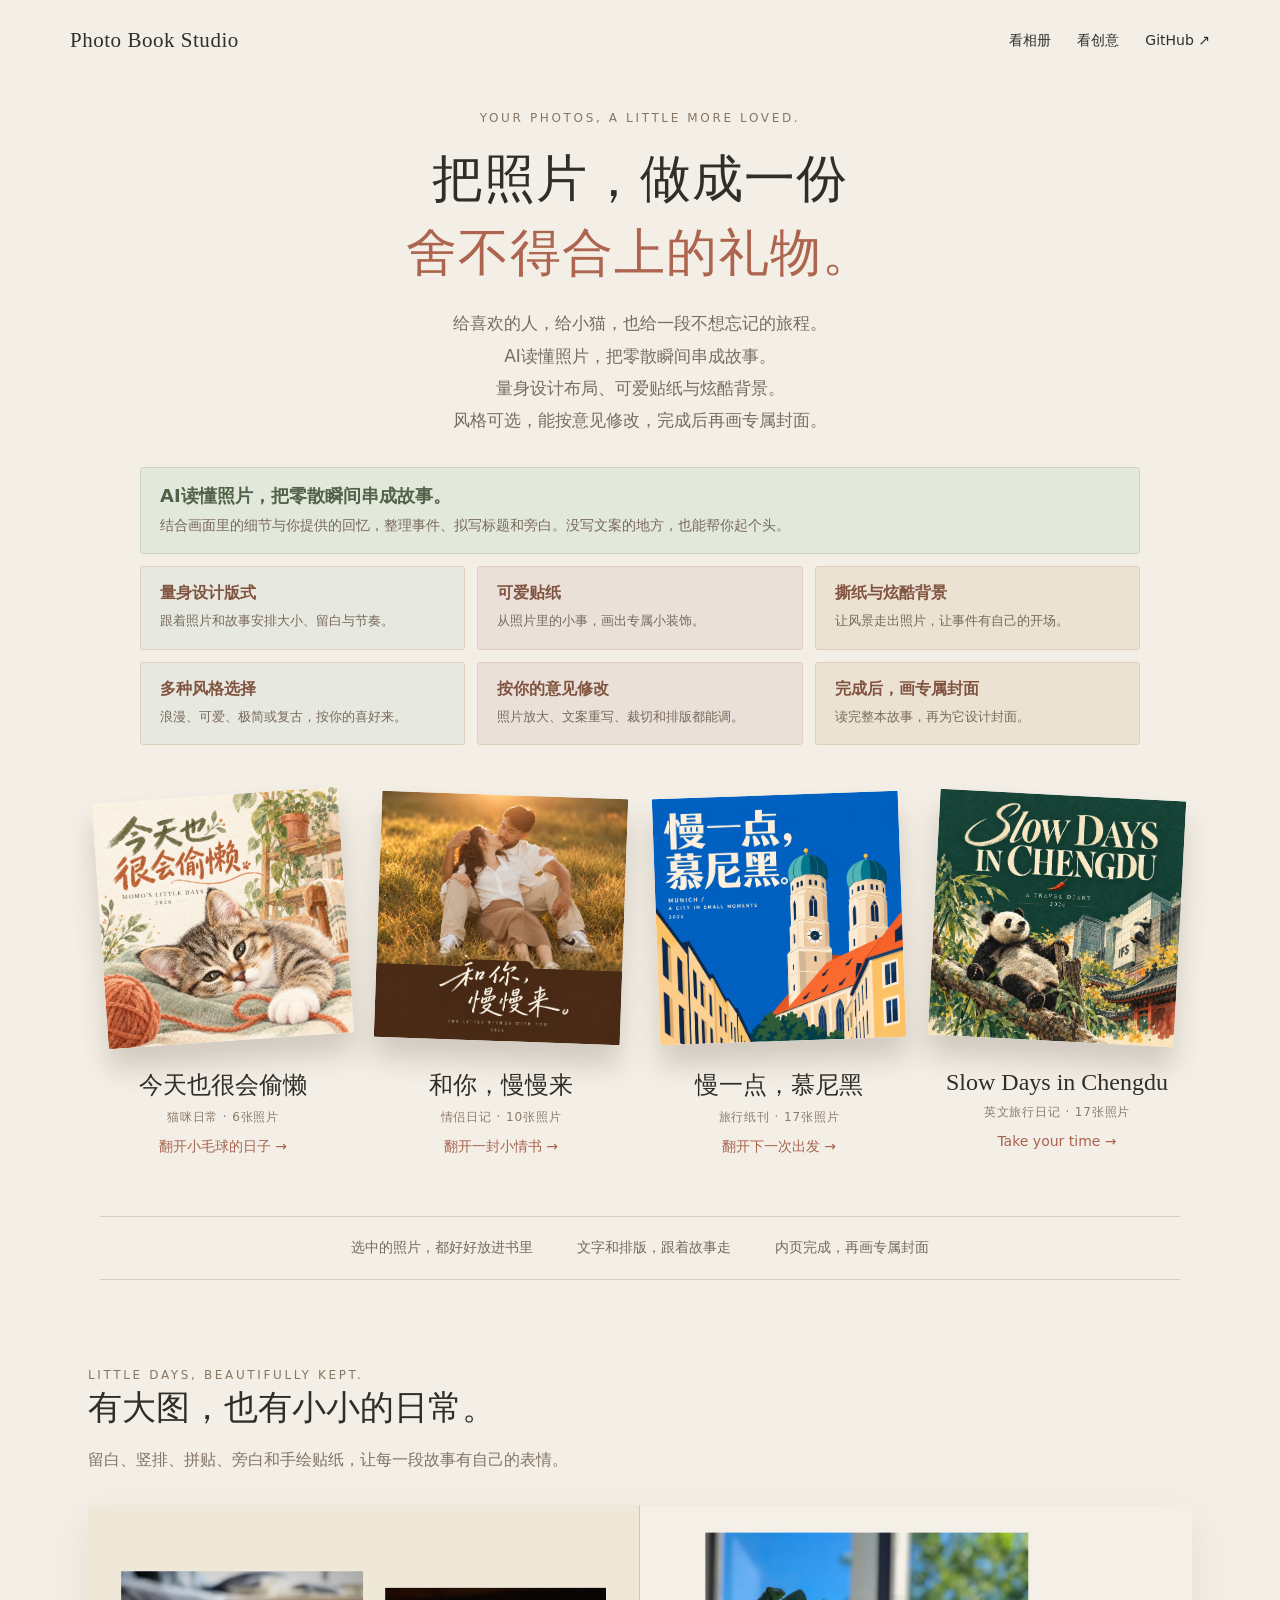
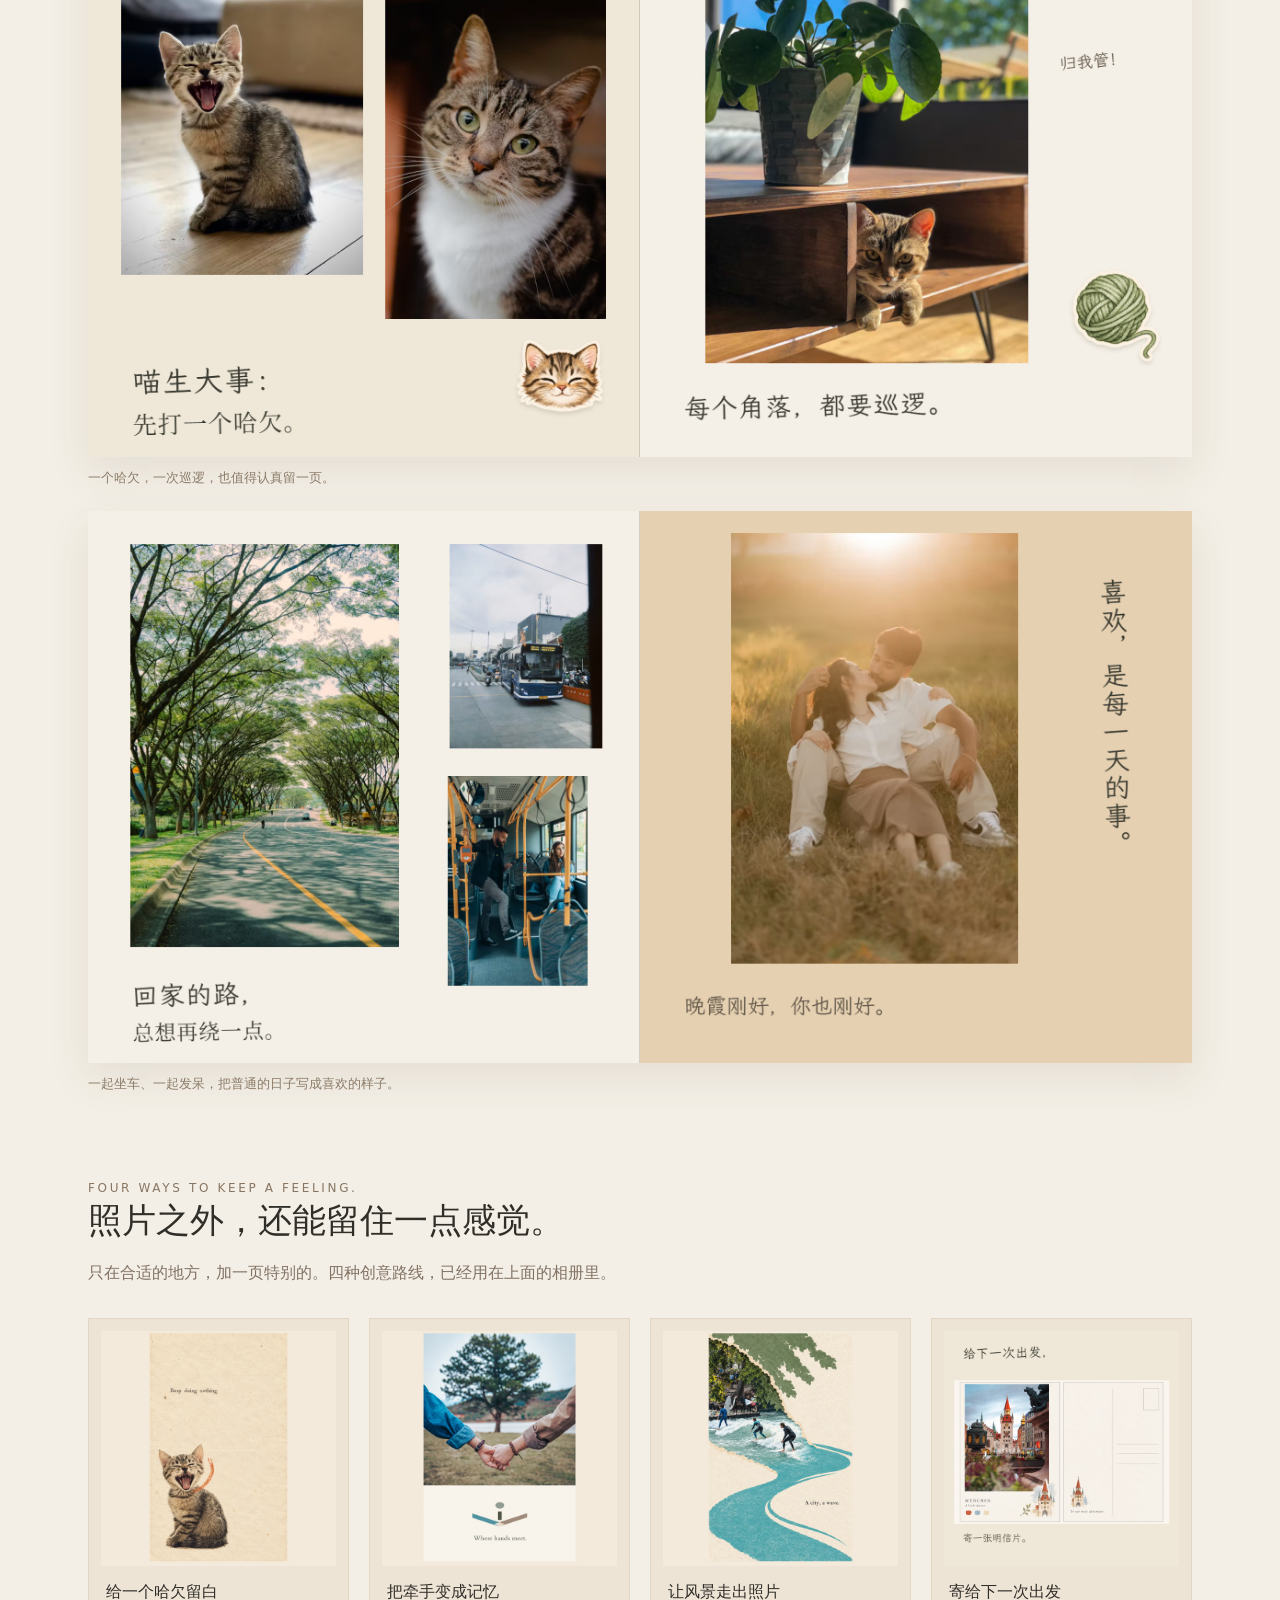
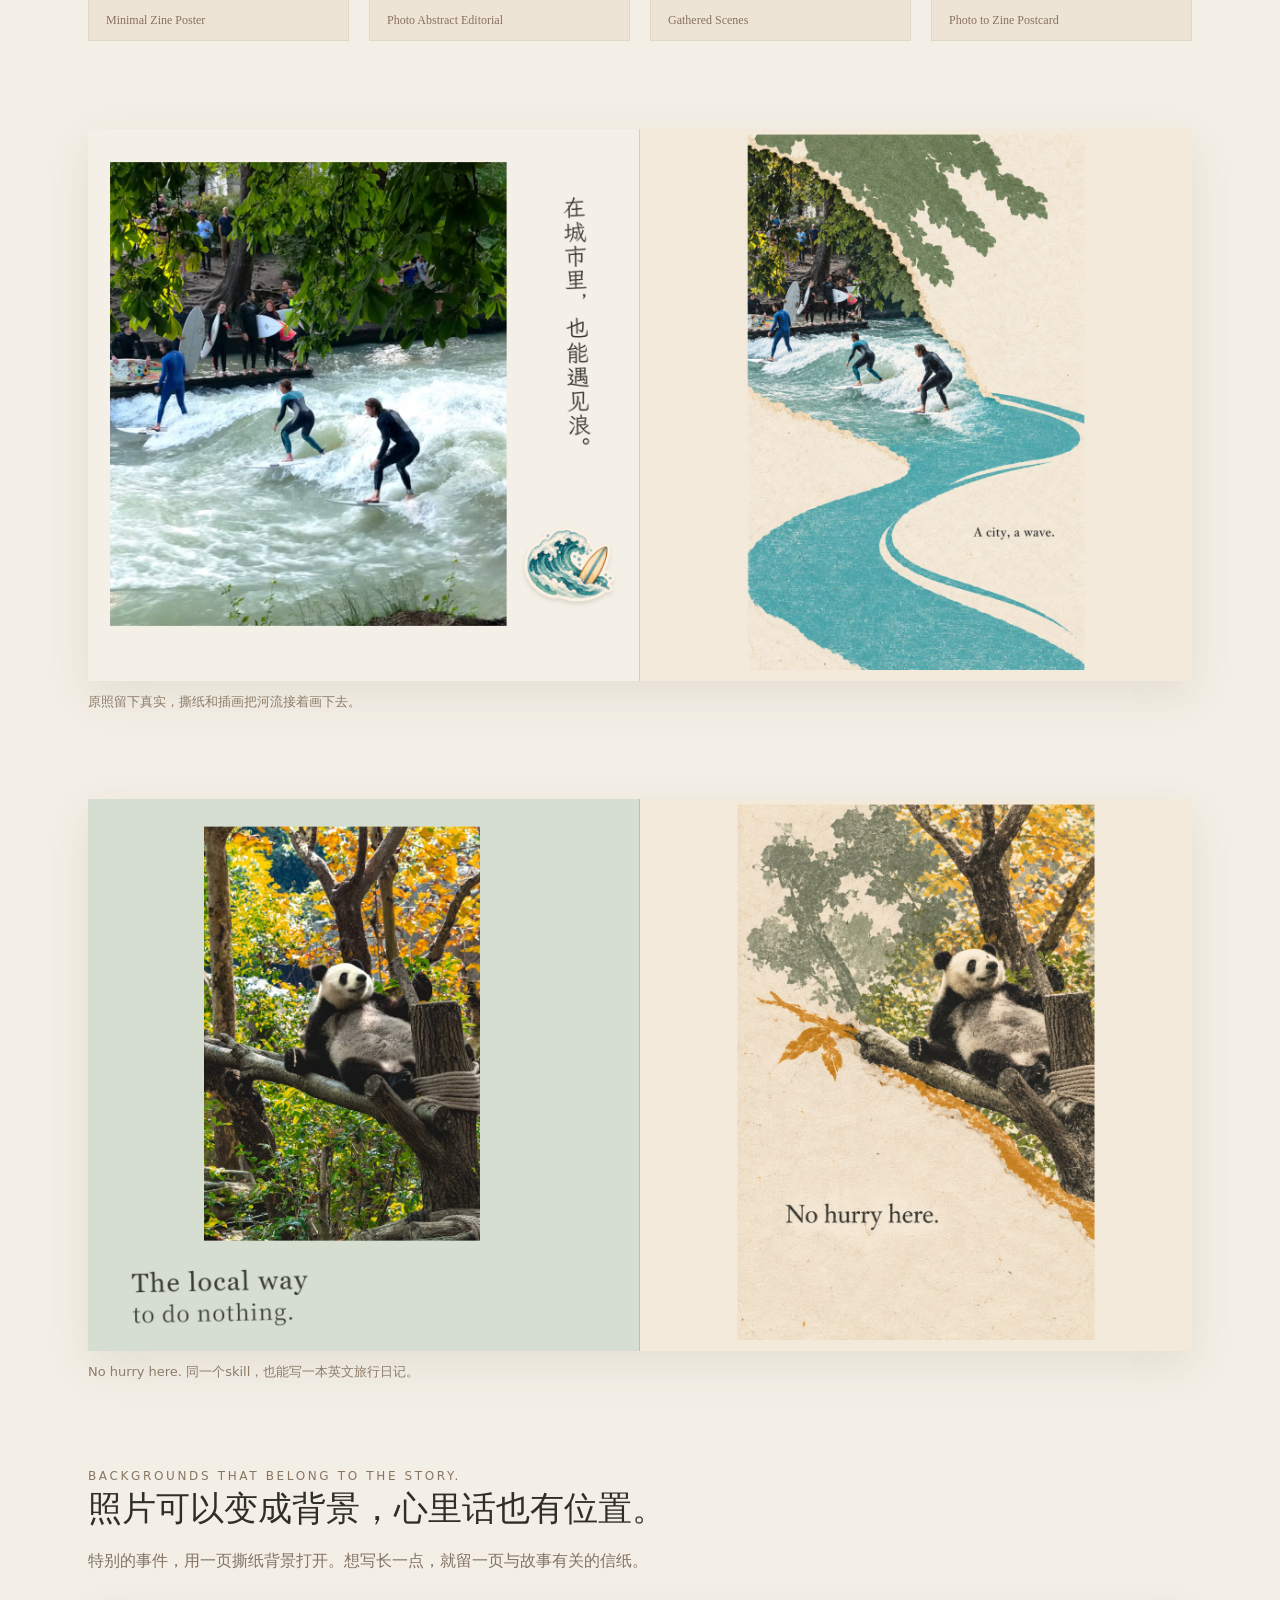
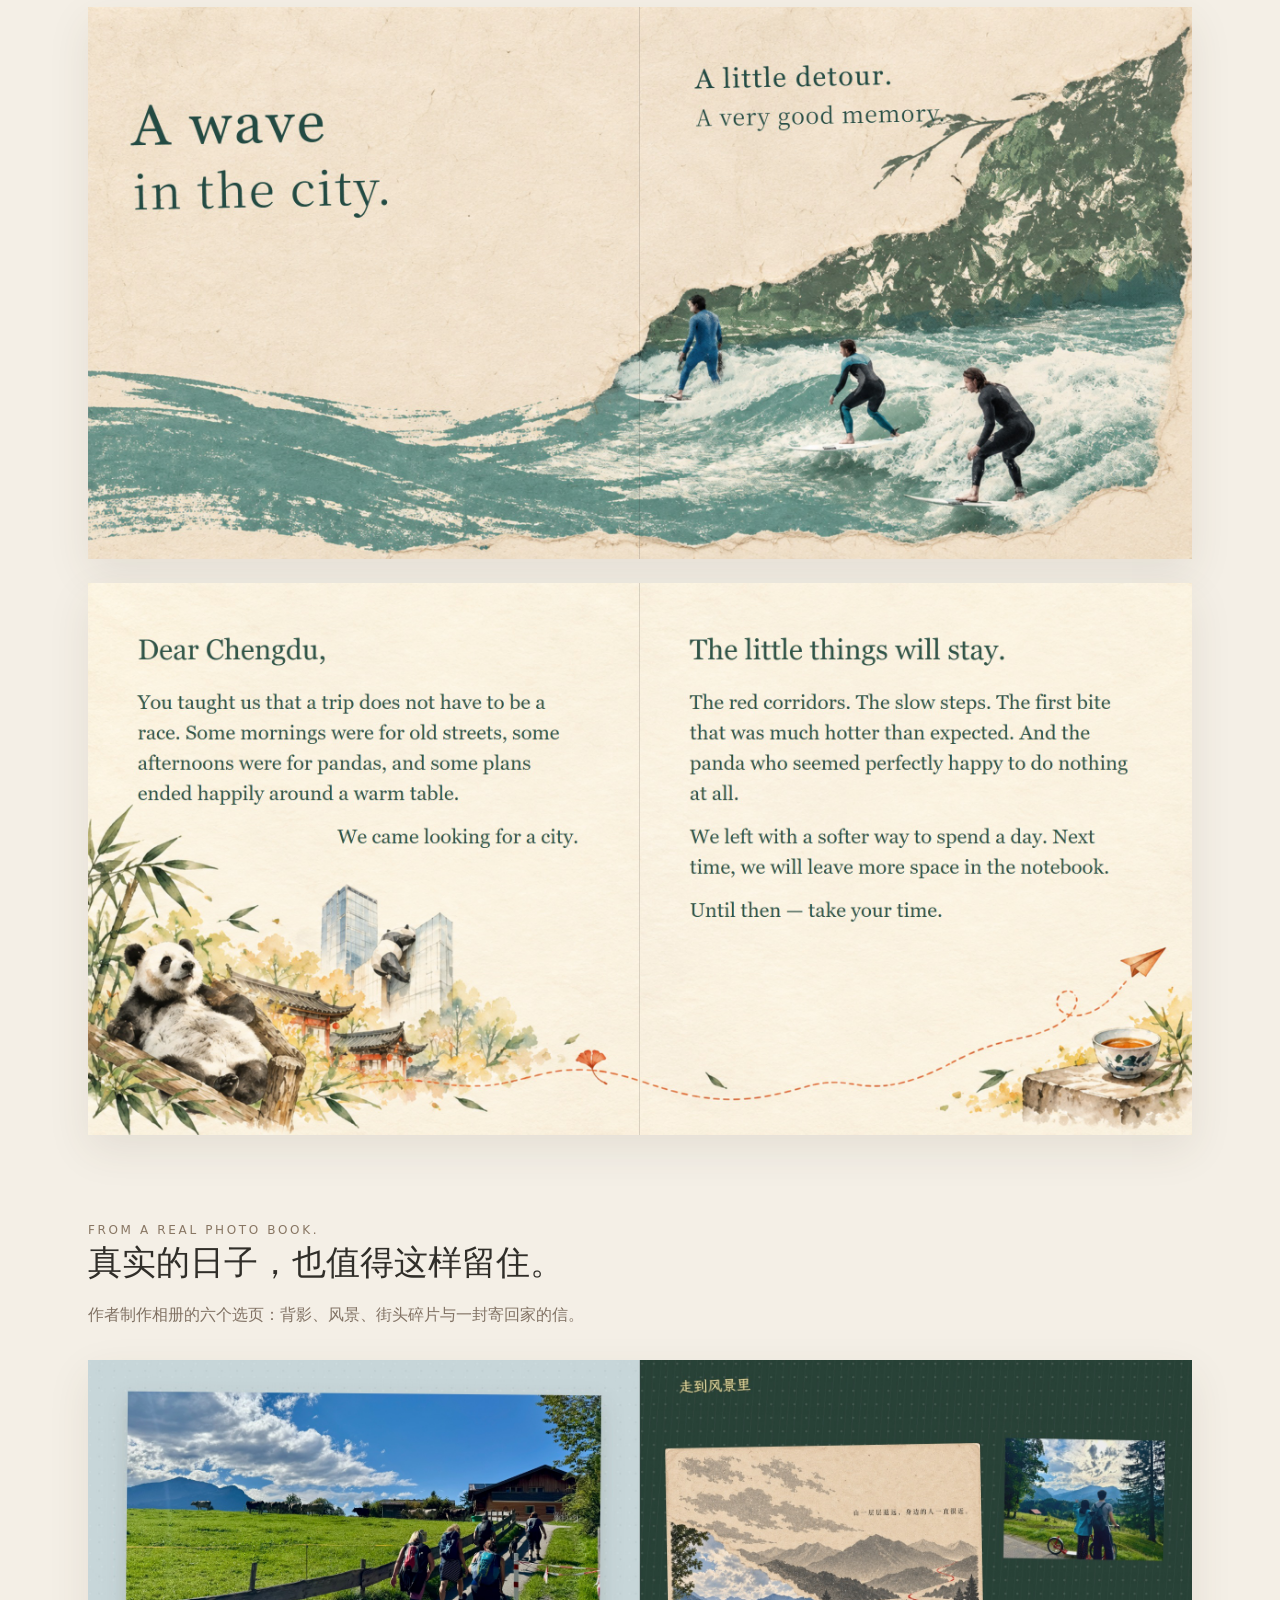
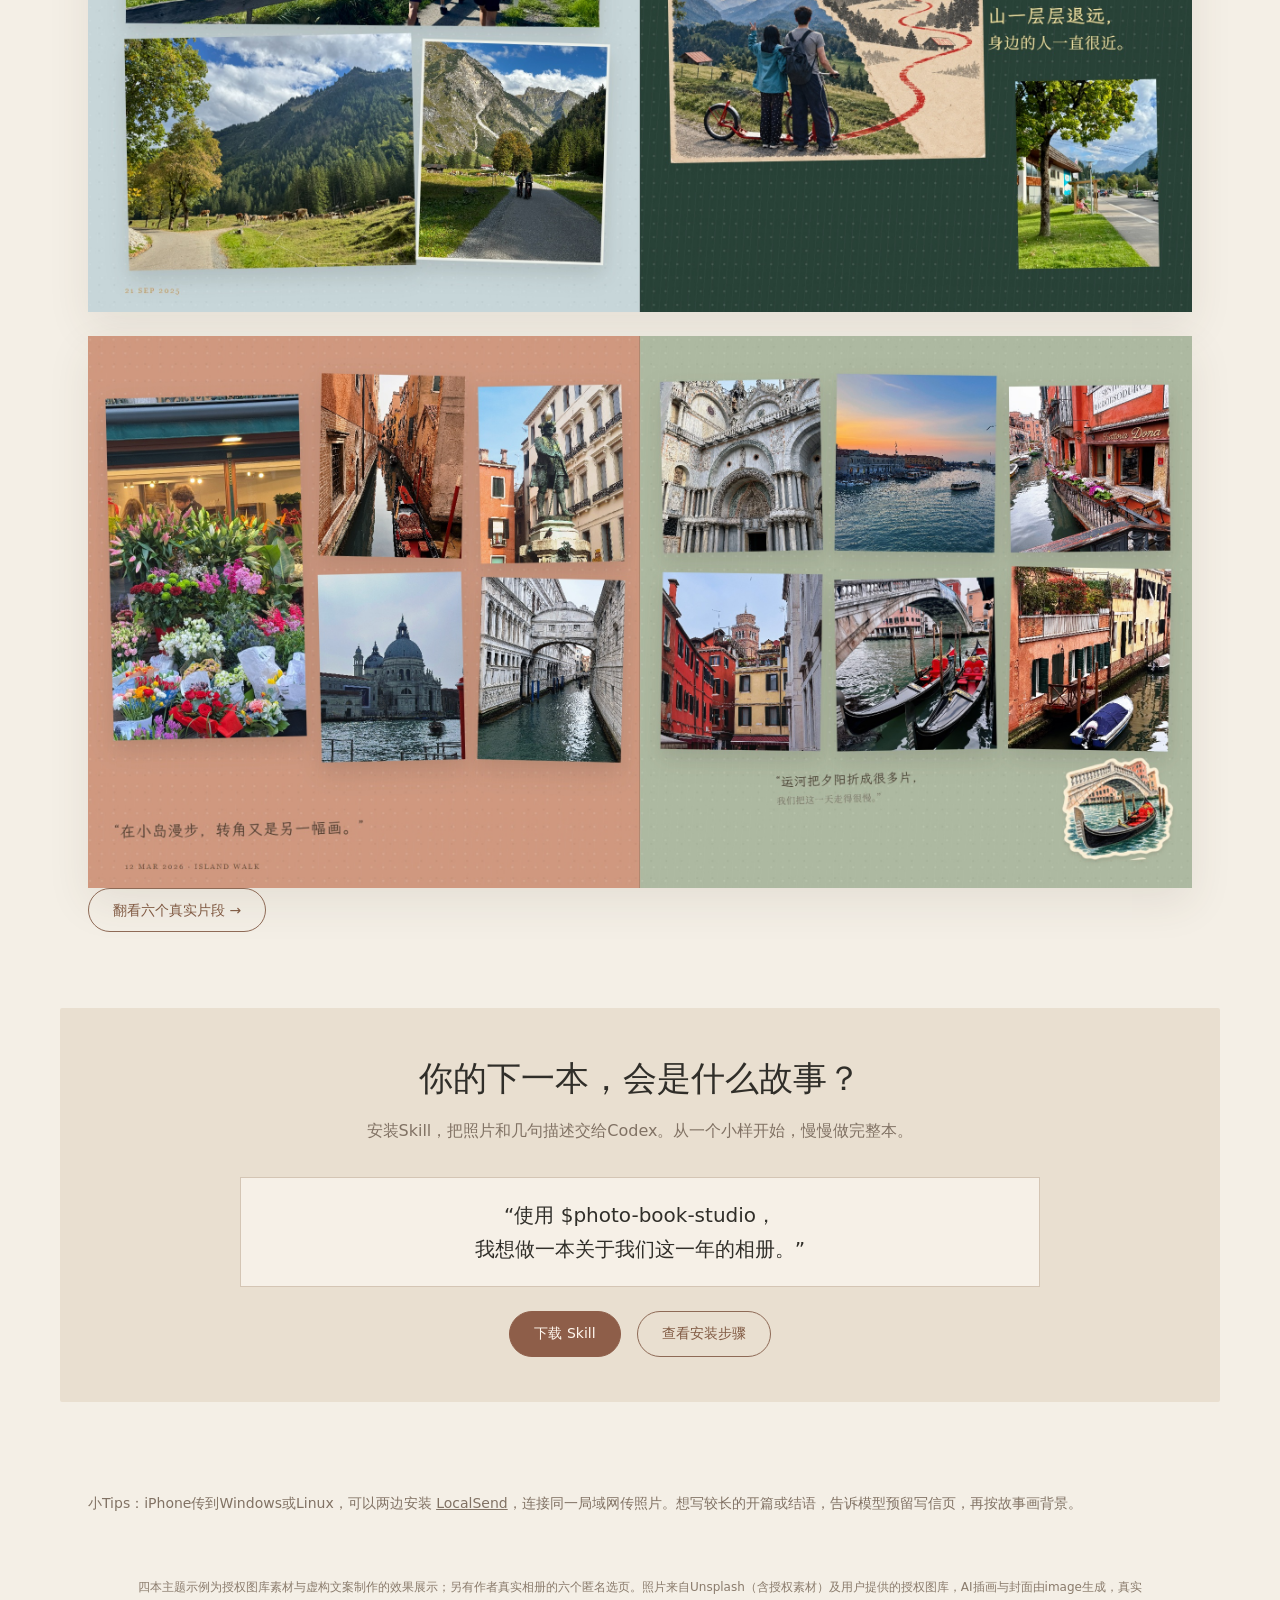
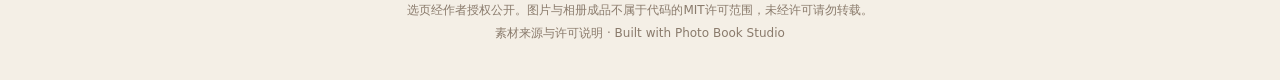
==== docs/index.html @ 1e59ba10 "Highlight AI photo reading and story writing" ====
<!doctype html><html lang="zh-CN"><head><meta charset="utf-8"><meta name="viewport" content="width=device-width,initial-scale=1"><title>Photo Book Studio · 照片进来，故事成册</title><style>
*{box-sizing:border-box}html{scroll-behavior:smooth}body{margin:0;color:#302e29;background:#f4efe6;font-family:system-ui,"Microsoft YaHei",sans-serif}a{color:inherit;text-decoration:none}header{max-width:1200px;margin:auto;padding:28px 30px;display:flex;justify-content:space-between;align-items:center;font-size:14px}.brand{font-family:Georgia,serif;font-size:21px;letter-spacing:.025em}.nav{display:flex;gap:26px}.hero{max-width:1180px;margin:auto;padding:30px 28px 0;text-align:center}.eyebrow{font-size:12px;letter-spacing:.22em;color:#887663}.hero h1{font-family:"KaiTi","STKaiti",serif;font-size:clamp(34px,4vw,55px);font-weight:500;line-height:1.45;letter-spacing:.02em;margin:17px 0}.hero h1 em{font-style:normal;color:#ad654f}.hero p{font-size:17px;line-height:1.9;color:#766c60;margin:0}.shelf{display:grid;grid-template-columns:repeat(4,1fr);gap:32px;max-width:1140px;margin:50px auto 0;padding:0 22px 24px}.book{position:relative;transition:transform .3s}.book:hover{transform:translateY(-10px)}.book img{display:block;width:100%;aspect-ratio:1;object-fit:cover;box-shadow:0 20px 28px #47342933;border-radius:1px}.book:nth-child(1) img{transform:rotate(-4deg)}.book:nth-child(2) img{transform:rotate(2deg)}.book:nth-child(3) img{transform:rotate(-2deg)}.book:nth-child(4) img{transform:rotate(3deg)}.book h2{font-family:"KaiTi","STKaiti",serif;font-size:24px;font-weight:500;margin:28px 0 8px}.book small{display:block;color:#8b7b6a;font-size:12px;letter-spacing:.07em}.book .open{display:inline-block;font-size:14px;color:#a7634e;margin-top:12px}.statement{max-width:1080px;margin:36px auto 0;padding:22px 15px;border-top:1px solid #dacebe;border-bottom:1px solid #dacebe;display:flex;justify-content:center;gap:44px;font-size:14px;color:#73695d}.section{max-width:1160px;margin:88px auto;padding:0 28px}.section h2{font-family:"KaiTi","STKaiti",serif;font-weight:500;font-size:34px;line-height:1.5;margin:0 0 12px}.section p{color:#817264;line-height:1.9;margin:0 0 30px}.spread{width:100%;display:block;box-shadow:0 15px 40px #4e3e2b18;margin:24px 0 12px}.caption{font-size:13px;color:#8c7c69}.effects{display:grid;grid-template-columns:repeat(4,1fr);gap:20px}.effect{padding:12px;background:#eee4d6;border:1px solid #e2d6c5}.effect img{width:100%;aspect-ratio:1;object-fit:contain;display:block}.effect h3{font-size:16px;font-weight:500;margin:16px 5px 6px}.effect small{font-family:Georgia,serif;color:#88705c;font-size:12px;margin:0 5px}.start{text-align:center;background:#e9dfd0;padding:45px 20px;border-radius:2px}.start code{display:block;max-width:800px;margin:24px auto;background:#f6f0e7;border:1px solid #d4c5b4;padding:20px;font-family:inherit;font-size:20px;line-height:1.7}.buttons{display:flex;justify-content:center;gap:16px}.button{padding:13px 24px;border:1px solid #8e6a56;border-radius:30px;color:#805a43;font-size:14px}.button.primary{background:#8e5e49;color:#fff7ee;border-color:#8e5e49}footer{max-width:1060px;margin:60px auto 0;padding:0 28px 35px;color:#8a7b6c;font-size:12px;line-height:1.9;text-align:center}a:focus-visible{outline:2px solid #b76b52;outline-offset:5px}@media(max-width:760px){header{padding:22px 20px}.nav{gap:16px;font-size:12px}.shelf{grid-template-columns:repeat(2,1fr);gap:30px 24px;margin-top:35px;padding:0 8px}.book h2{font-size:16px;margin-top:20px}.book small{font-size:10px;letter-spacing:0}.book .open{font-size:12px}.statement{gap:14px;flex-wrap:wrap;font-size:12px}.section{margin:58px auto;padding:0 18px}.effects{grid-template-columns:repeat(2,1fr);gap:12px}.hero{padding:20px 18px 0}.hero p{font-size:14px}.start code{font-size:16px}.buttons{flex-wrap:wrap}}.features{display:grid;grid-template-columns:repeat(3,1fr);gap:12px;max-width:1000px;margin:30px auto 0;text-align:left}.feature{background:#ece2d3;border:1px solid #ded0bd;padding:16px 19px;border-radius:3px}.feature strong{display:block;font-size:16px;font-weight:600;color:#805440;margin-bottom:6px}.feature span{font-size:13px;color:#77695a;line-height:1.7}.features .feature:nth-child(2),.features .feature:nth-child(5){background:#e7e8df}.features .feature:nth-child(3),.features .feature:nth-child(6){background:#ebe0d9}@media(max-width:760px){.features{grid-template-columns:repeat(2,1fr);gap:9px;margin-top:24px}.feature{padding:13px 12px}.feature strong{font-size:14px}.feature span{font-size:12px}}.story-feature{grid-column:1/-1;background:#e3e8dd;border-color:#cbd4bf}.story-feature strong{font-size:18px;color:#516248}.story-feature span{font-size:14px}@media(max-width:760px){.story-feature strong{font-size:16px}.story-feature span{font-size:12px}}</style></head><body><header><a class="brand" href="index.html">Photo Book Studio</a><nav class="nav"><a href="#books">看相册</a><a href="#effects">看创意</a><a href="https://github.com/strivekboy-coder/photo-book-studio">GitHub ↗</a></nav></header><main><section class="hero" id="books"><div class="eyebrow">YOUR PHOTOS, A LITTLE MORE LOVED.</div><h1>把照片，做成一份<br><em>舍不得合上的礼物。</em></h1><p>给喜欢的人，给小猫，也给一段不想忘记的旅程。<br>AI读懂照片，把零散瞬间串成故事。<br>量身设计布局、可爱贴纸与炫酷背景。<br>风格可选，能按意见修改，完成后再画专属封面。</p><div class="features" aria-label="Photo Book Studio 的七个特色"><div class="feature story-feature"><strong>AI读懂照片，把零散瞬间串成故事。</strong><span>结合画面里的细节与你提供的回忆，整理事件、拟写标题和旁白。没写文案的地方，也能帮你起个头。</span></div><div class="feature"><strong>量身设计版式</strong><span>跟着照片和故事安排大小、留白与节奏。</span></div><div class="feature"><strong>可爱贴纸</strong><span>从照片里的小事，画出专属小装饰。</span></div><div class="feature"><strong>撕纸与炫酷背景</strong><span>让风景走出照片，让事件有自己的开场。</span></div><div class="feature"><strong>多种风格选择</strong><span>浪漫、可爱、极简或复古，按你的喜好来。</span></div><div class="feature"><strong>按你的意见修改</strong><span>照片放大、文案重写、裁切和排版都能调。</span></div><div class="feature"><strong>完成后，画专属封面</strong><span>读完整本故事，再为它设计封面。</span></div></div><div class="shelf"><a class="book" href="showcase/cat/index.html"><img src="showcase/cat/cover.jpg" alt="今天也很会偷懒：猫咪相册封面"><h2>今天也很会偷懒</h2><small>猫咪日常 · 6张照片</small><span class="open">翻开小毛球的日子 →</span></a><a class="book" href="showcase/couple/index.html"><img src="showcase/couple/cover.jpg" alt="和你慢慢来：情侣相册封面"><h2>和你，慢慢来</h2><small>情侣日记 · 10张照片</small><span class="open">翻开一封小情书 →</span></a><a class="book" href="showcase/munich/index.html"><img src="showcase/munich/cover.jpg" alt="慢一点慕尼黑：旅行相册封面"><h2>慢一点，慕尼黑</h2><small>旅行纸刊 · 17张照片</small><span class="open">翻开下一次出发 →</span></a><a class="book" href="showcase/chengdu/index.html"><img src="showcase/chengdu/cover.jpg" alt="Slow Days in Chengdu：英文成都旅行日记封面"><h2>Slow Days in Chengdu</h2><small>英文旅行日记 · 17张照片</small><span class="open">Take your time →</span></a></div><div class="statement"><span>选中的照片，都好好放进书里</span><span>文字和排版，跟着故事走</span><span>内页完成，再画专属封面</span></div></section><section class="section"><div class="eyebrow">LITTLE DAYS, BEAUTIFULLY KEPT.</div><h2>有大图，也有小小的日常。</h2><p>留白、竖排、拼贴、旁白和手绘贴纸，让每一段故事有自己的表情。</p><a href="showcase/cat/index.html"><img class="spread" src="showcase/cat/spread-03.jpg" alt="猫咪日常的照片、批注和贴纸排版" loading="lazy"></a><div class="caption">一个哈欠，一次巡逻，也值得认真留一页。</div><a href="showcase/couple/index.html"><img class="spread" src="showcase/couple/spread-04.jpg" alt="情侣日常：回家的路和金色拥抱" loading="lazy"></a><div class="caption">一起坐车、一起发呆，把普通的日子写成喜欢的样子。</div></section><section class="section" id="effects"><div class="eyebrow">FOUR WAYS TO KEEP A FEELING.</div><h2>照片之外，还能留住一点感觉。</h2><p>只在合适的地方，加一页特别的。四种创意路线，已经用在上面的相册里。</p><div class="effects"><a class="effect" href="showcase/cat/index.html?page=1&amp;side=right"><img src="showcase/effects/minimal.jpg" alt="极简纸刊：Busy doing nothing" loading="lazy"><h3>给一个哈欠留白</h3><small>Minimal Zine Poster</small></a><a class="effect" href="showcase/couple/index.html?page=2&amp;side=right"><img src="showcase/effects/editorial.jpg" alt="忠实照片加抽象记忆面板" loading="lazy"><h3>把牵手变成记忆</h3><small>Photo Abstract Editorial</small></a><a class="effect" href="showcase/munich/index.html?page=4&amp;side=right"><img src="showcase/effects/gathered.jpg" alt="冲浪照片和撕纸插画结构" loading="lazy"><h3>让风景走出照片</h3><small>Gathered Scenes</small></a><a class="effect" href="showcase/munich/index.html?page=6&amp;side=right"><img src="showcase/effects/postcard.jpg" alt="照片衍生双面旅行明信片" loading="lazy"><h3>寄给下一次出发</h3><small>Photo to Zine Postcard</small></a></div></section><section class="section"><a href="showcase/munich/index.html"><img class="spread" src="showcase/munich/spread-05.jpg" alt="慕尼黑冲浪原照与撕纸插画相邻展示" loading="lazy"></a><div class="caption">原照留下真实，撕纸和插画把河流接着画下去。</div></section><section class="section"><a href="showcase/chengdu/index.html"><img class="spread" src="showcase/chengdu/spread-04.jpg" alt="成都英文旅行日记：熊猫原照与撕纸插画" loading="lazy"></a><div class="caption">No hurry here. 同一个skill，也能写一本英文旅行日记。</div></section><section class="section"><div class="eyebrow">BACKGROUNDS THAT BELONG TO THE STORY.</div><h2>照片可以变成背景，心里话也有位置。</h2><p>特别的事件，用一页撕纸背景打开。想写长一点，就留一页与故事有关的信纸。</p><a href="showcase/munich/index.html?page=3"><img class="spread" src="showcase/munich/spread-04.jpg" alt="冲浪事件照片变成整页撕纸背景" loading="lazy"></a><a href="showcase/chengdu/index.html?page=7"><img class="spread" src="showcase/chengdu/spread-08.jpg" alt="成都旅行故事背景上的长文结尾" loading="lazy"></a></section><section class="section"><div class="eyebrow">FROM A REAL PHOTO BOOK.</div><h2>真实的日子，也值得这样留住。</h2><p>作者制作相册的六个选页：背影、风景、街头碎片与一封寄回家的信。</p><a href="showcase/real-life/index.html?page=3"><img class="spread" src="showcase/real-life/spread-15.jpg" alt="真实相册第15跨页：阿尔卑斯与撕纸插画" loading="lazy"></a><a href="showcase/real-life/index.html?page=4"><img class="spread" src="showcase/real-life/spread-55.jpg" alt="真实相册第55跨页：威尼斯街头拼贴" loading="lazy"></a><a class="button" href="showcase/real-life/index.html">翻看六个真实片段 →</a></section><section class="section start"><h2>你的下一本，会是什么故事？</h2><p>安装Skill，把照片和几句描述交给Codex。从一个小样开始，慢慢做完整本。</p><code>“使用 $photo-book-studio，<br>我想做一本关于我们这一年的相册。”</code><div class="buttons"><a class="button primary" href="https://github.com/strivekboy-coder/photo-book-studio/releases">下载 Skill</a><a class="button" href="https://github.com/strivekboy-coder/photo-book-studio#开始做你的一本">查看安装步骤</a></div></section><section class="section" style="margin-top:35px;margin-bottom:40px"><p style="font-size:14px">小Tips：iPhone传到Windows或Linux，可以两边安装 <a style="text-decoration:underline" href="https://localsend.org/download">LocalSend</a>，连接同一局域网传照片。想写较长的开篇或结语，告诉模型预留写信页，再按故事画背景。</p></section></main><footer>四本主题示例为授权图库素材与虚构文案制作的效果展示；另有作者真实相册的六个匿名选页。照片来自Unsplash（含授权素材）及用户提供的授权图库，AI插画与封面由image生成，真实选页经作者授权公开。图片与相册成品不属于代码的MIT许可范围，未经许可请勿转载。<br><a href="https://github.com/strivekboy-coder/photo-book-studio/blob/codex/initial-release/examples/README.md">素材来源与许可说明</a> · Built with Photo Book Studio</footer></body></html>
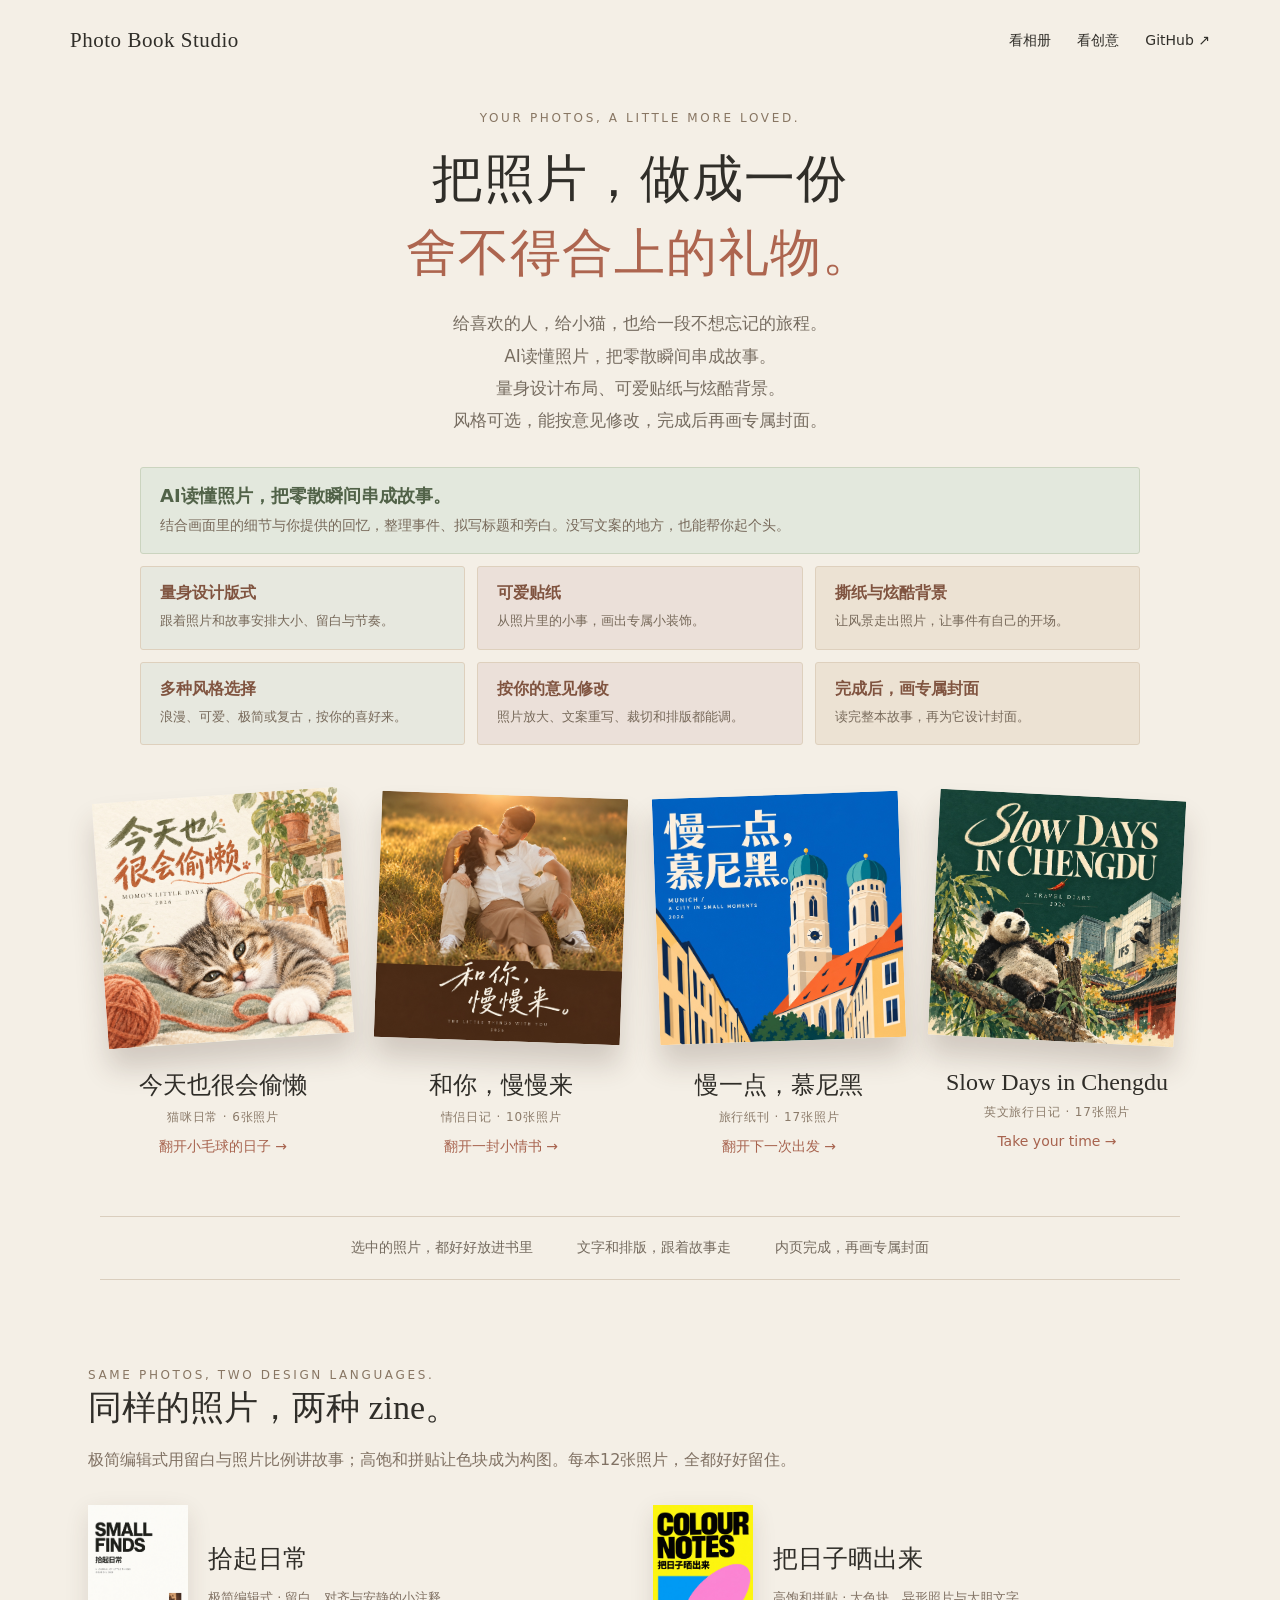
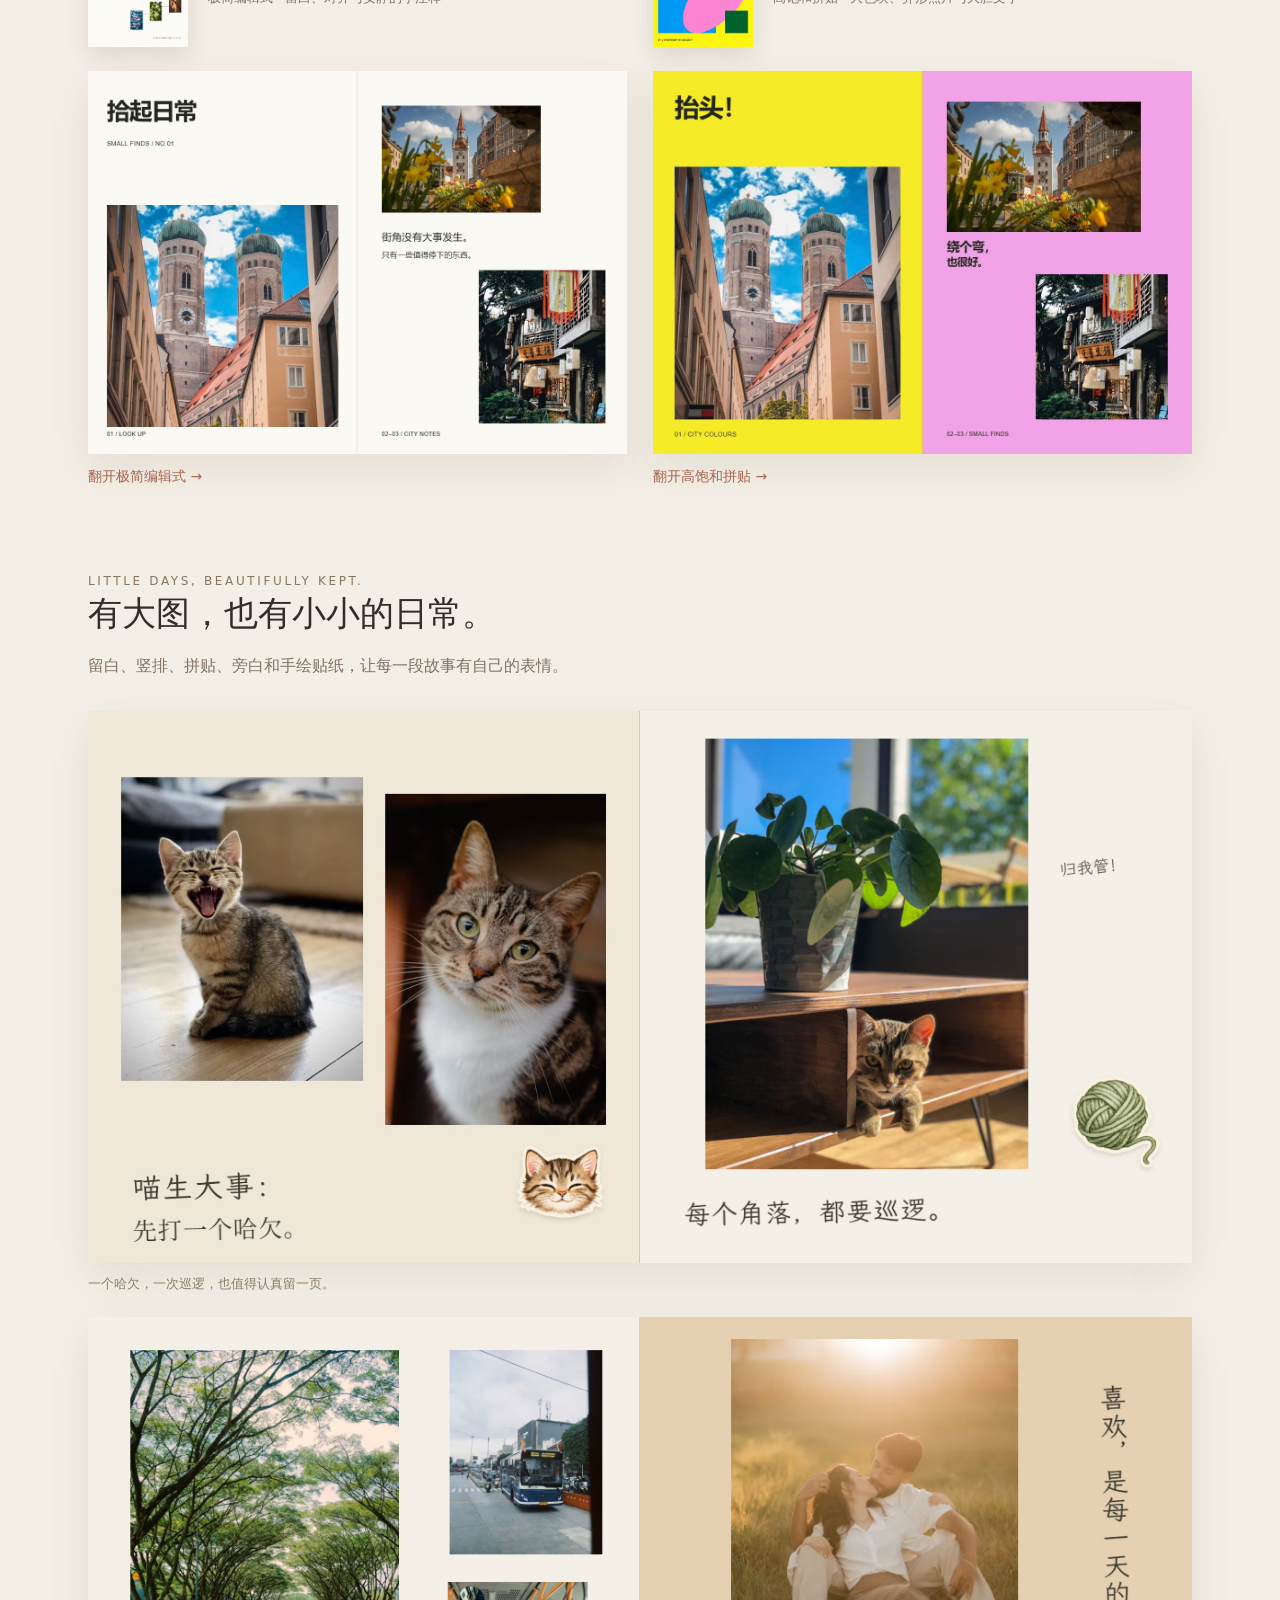
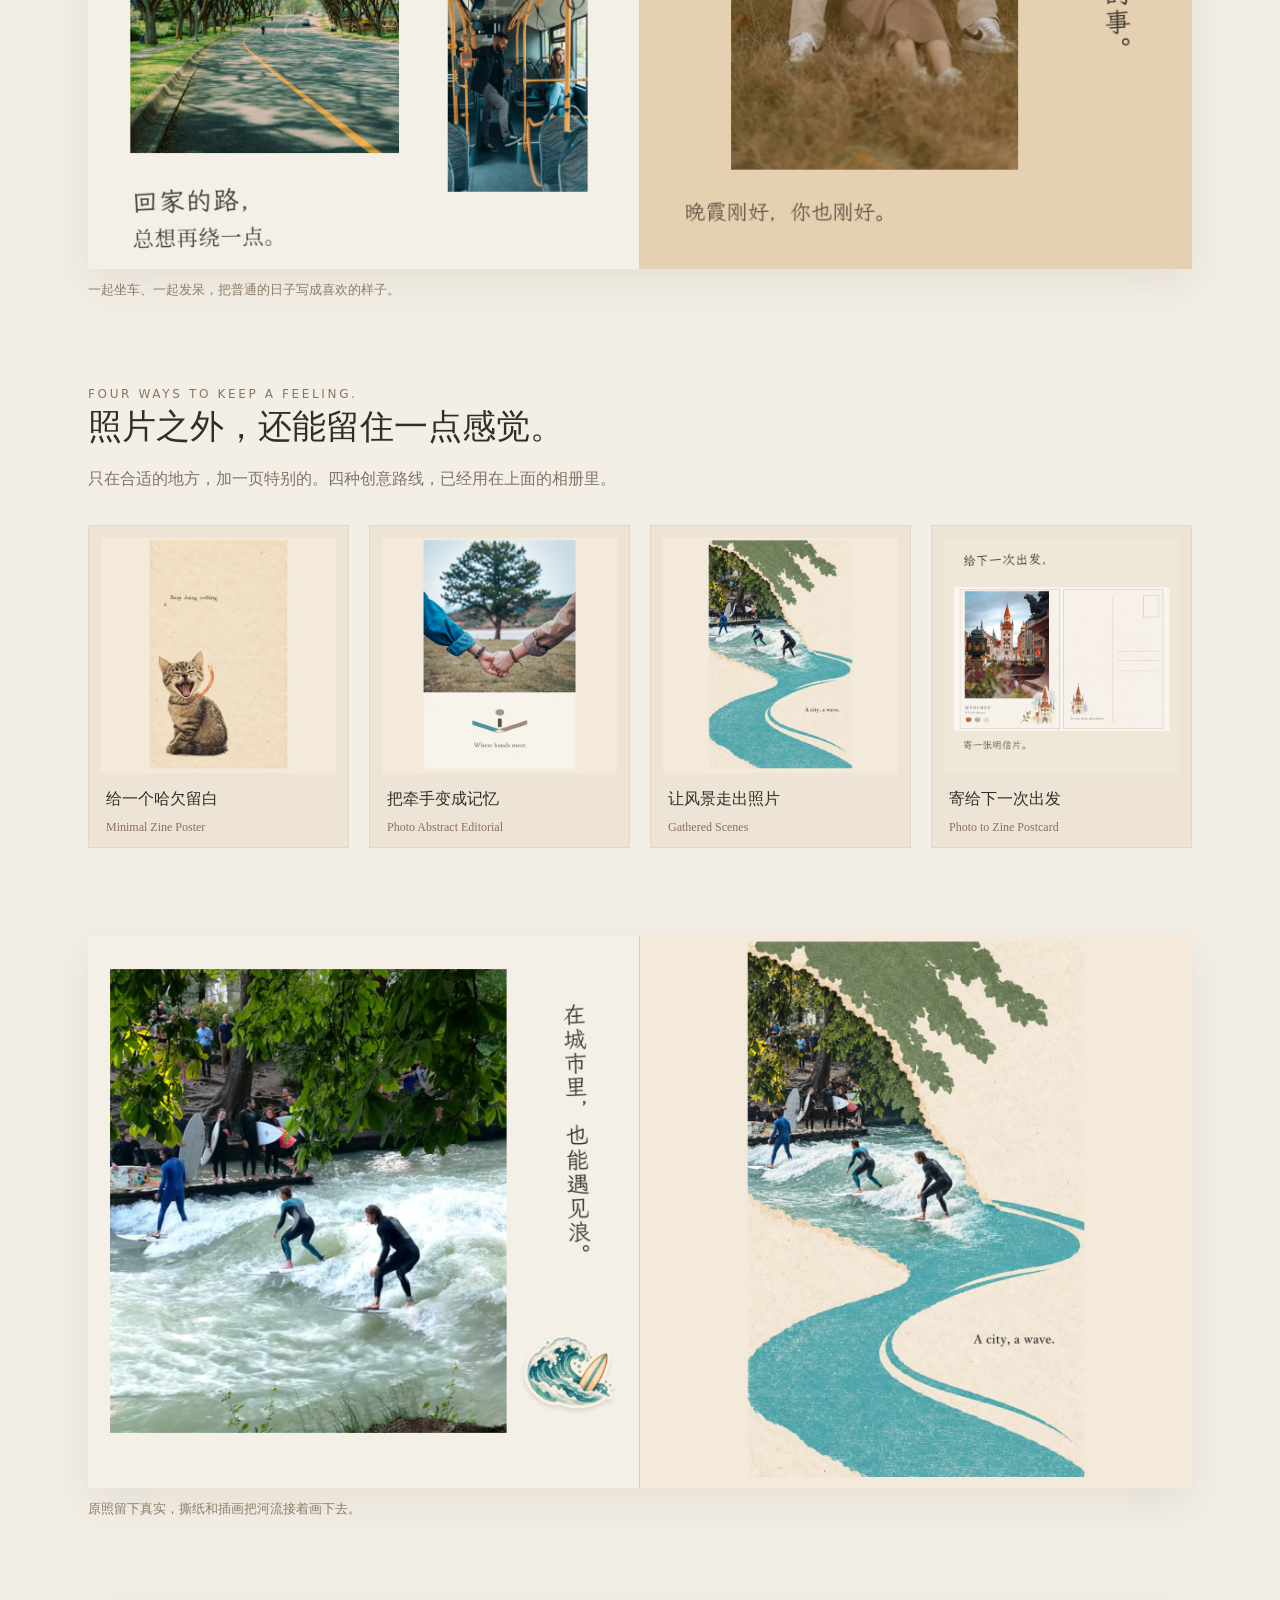
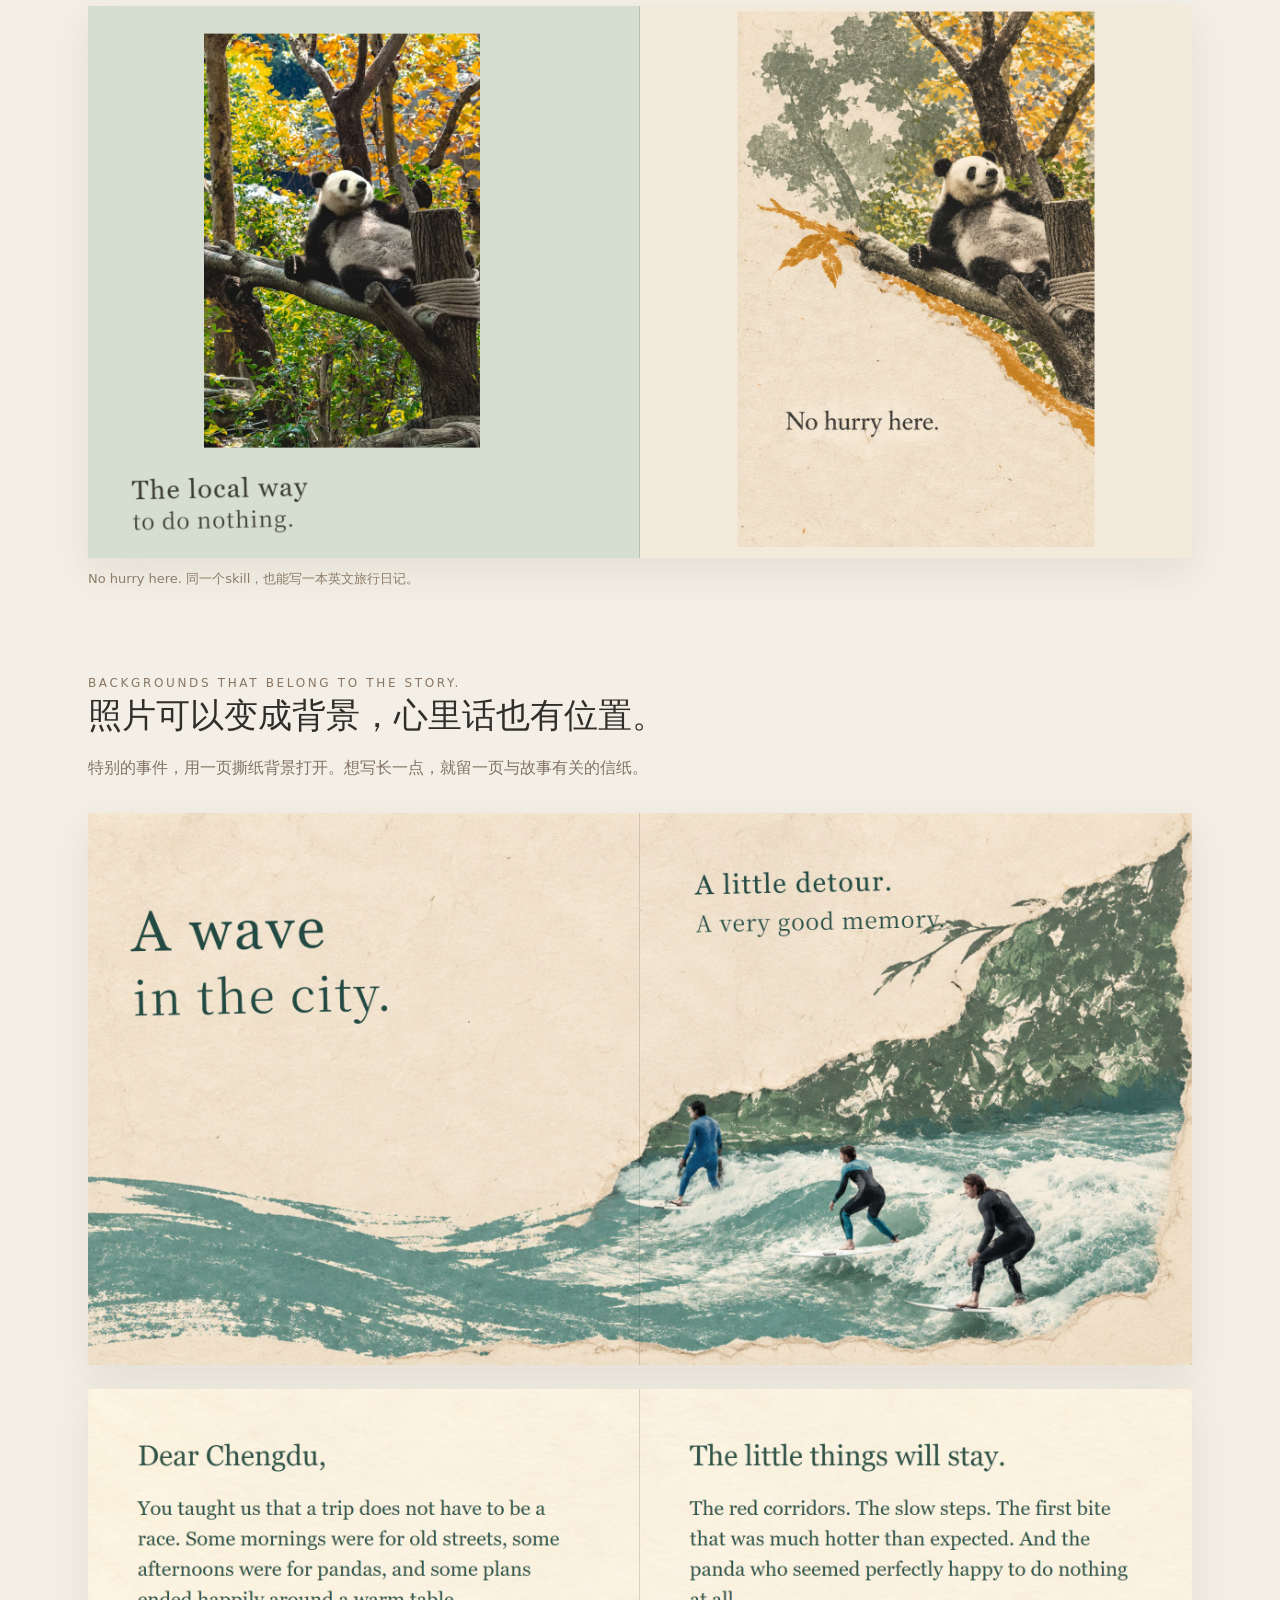
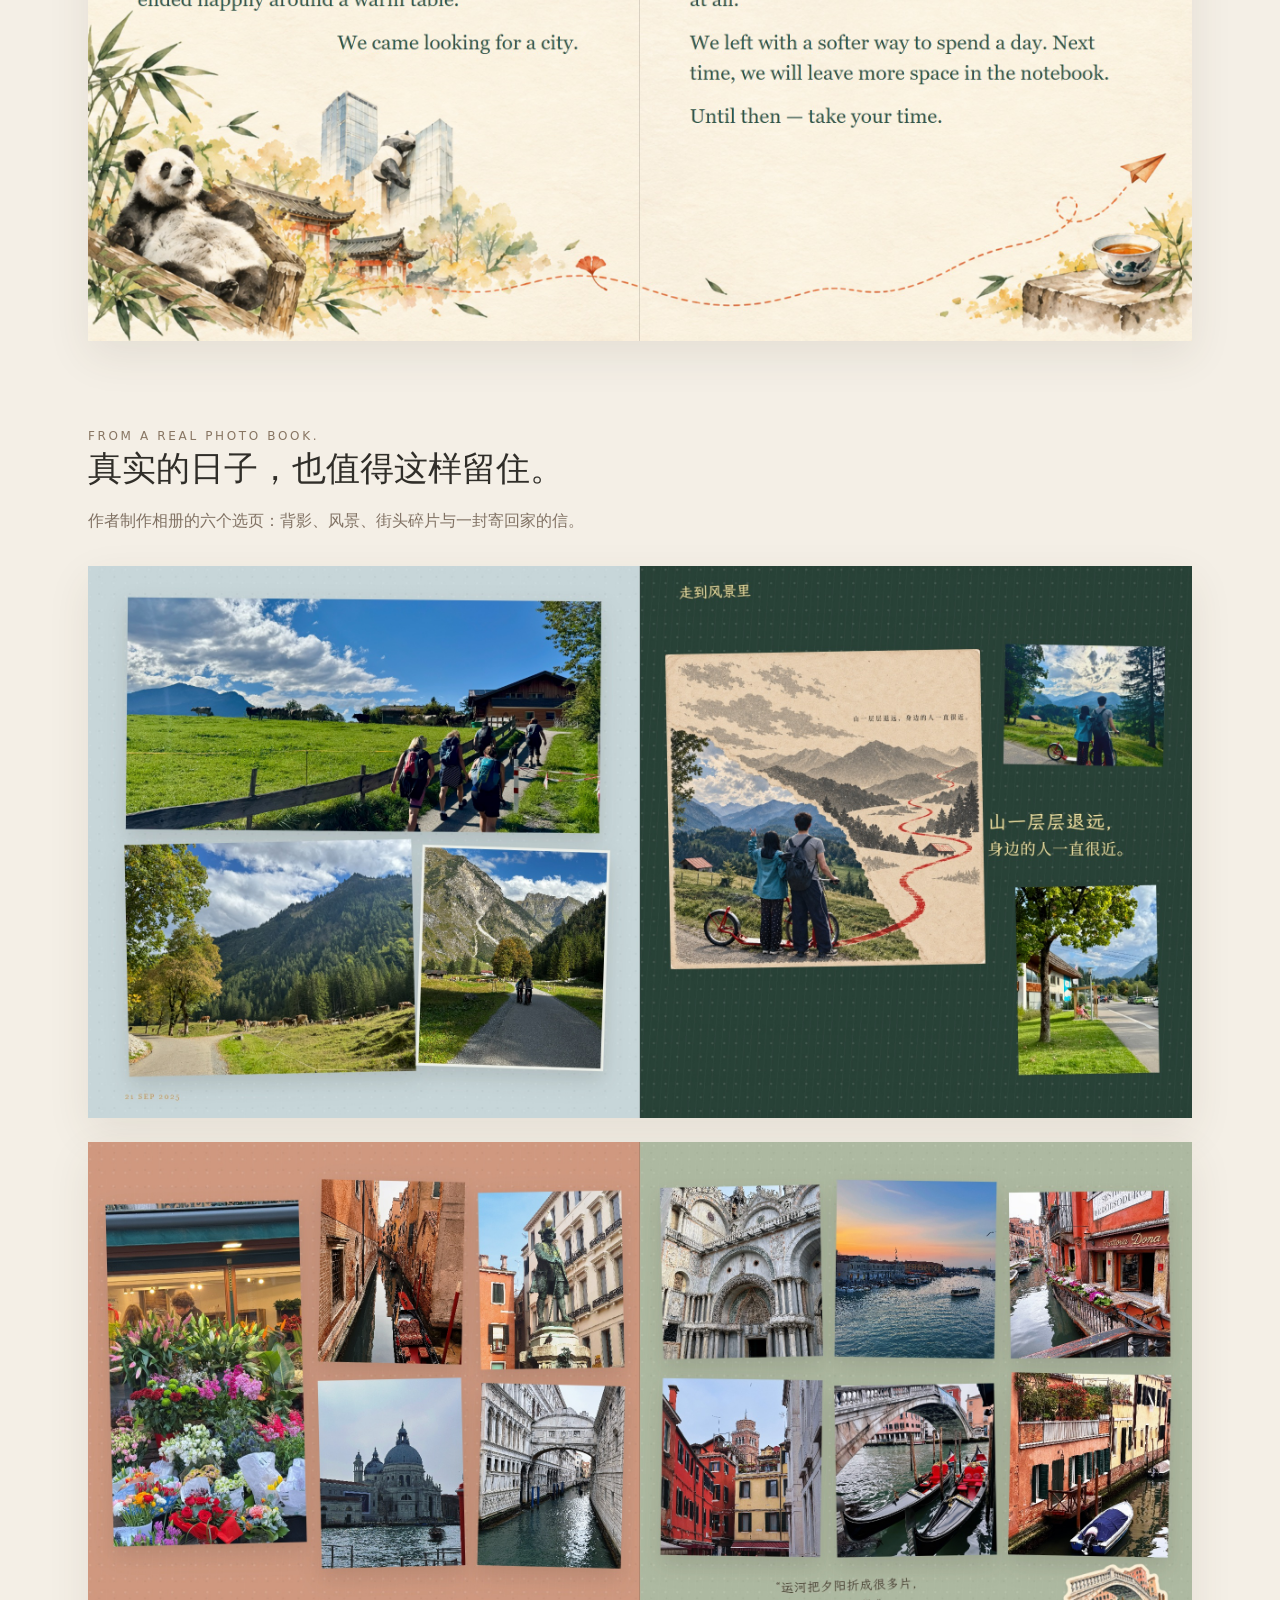
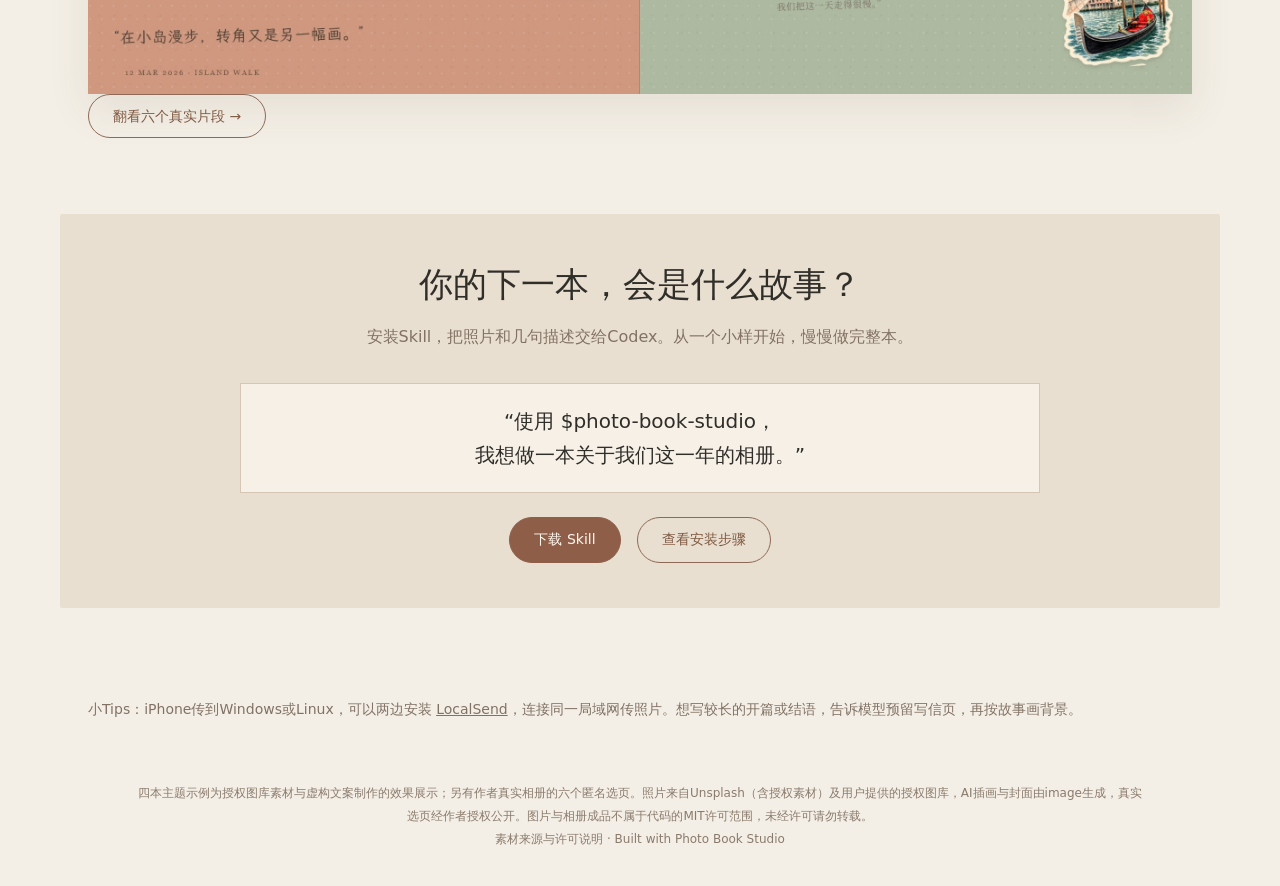
==== commit d3d68bfb: "Internalize editorial and graphic zine design through reviewed studies" ====
--- a/docs/index.html
+++ b/docs/index.html
@@ -1,2 +1,2 @@
 <!doctype html><html lang="zh-CN"><head><meta charset="utf-8"><meta name="viewport" content="width=device-width,initial-scale=1"><title>Photo Book Studio · 照片进来，故事成册</title><style>
-*{box-sizing:border-box}html{scroll-behavior:smooth}body{margin:0;color:#302e29;background:#f4efe6;font-family:system-ui,"Microsoft YaHei",sans-serif}a{color:inherit;text-decoration:none}header{max-width:1200px;margin:auto;padding:28px 30px;display:flex;justify-content:space-between;align-items:center;font-size:14px}.brand{font-family:Georgia,serif;font-size:21px;letter-spacing:.025em}.nav{display:flex;gap:26px}.hero{max-width:1180px;margin:auto;padding:30px 28px 0;text-align:center}.eyebrow{font-size:12px;letter-spacing:.22em;color:#887663}.hero h1{font-family:"KaiTi","STKaiti",serif;font-size:clamp(34px,4vw,55px);font-weight:500;line-height:1.45;letter-spacing:.02em;margin:17px 0}.hero h1 em{font-style:normal;color:#ad654f}.hero p{font-size:17px;line-height:1.9;color:#766c60;margin:0}.shelf{display:grid;grid-template-columns:repeat(4,1fr);gap:32px;max-width:1140px;margin:50px auto 0;padding:0 22px 24px}.book{position:relative;transition:transform .3s}.book:hover{transform:translateY(-10px)}.book img{display:block;width:100%;aspect-ratio:1;object-fit:cover;box-shadow:0 20px 28px #47342933;border-radius:1px}.book:nth-child(1) img{transform:rotate(-4deg)}.book:nth-child(2) img{transform:rotate(2deg)}.book:nth-child(3) img{transform:rotate(-2deg)}.book:nth-child(4) img{transform:rotate(3deg)}.book h2{font-family:"KaiTi","STKaiti",serif;font-size:24px;font-weight:500;margin:28px 0 8px}.book small{display:block;color:#8b7b6a;font-size:12px;letter-spacing:.07em}.book .open{display:inline-block;font-size:14px;color:#a7634e;margin-top:12px}.statement{max-width:1080px;margin:36px auto 0;padding:22px 15px;border-top:1px solid #dacebe;border-bottom:1px solid #dacebe;display:flex;justify-content:center;gap:44px;font-size:14px;color:#73695d}.section{max-width:1160px;margin:88px auto;padding:0 28px}.section h2{font-family:"KaiTi","STKaiti",serif;font-weight:500;font-size:34px;line-height:1.5;margin:0 0 12px}.section p{color:#817264;line-height:1.9;margin:0 0 30px}.spread{width:100%;display:block;box-shadow:0 15px 40px #4e3e2b18;margin:24px 0 12px}.caption{font-size:13px;color:#8c7c69}.effects{display:grid;grid-template-columns:repeat(4,1fr);gap:20px}.effect{padding:12px;background:#eee4d6;border:1px solid #e2d6c5}.effect img{width:100%;aspect-ratio:1;object-fit:contain;display:block}.effect h3{font-size:16px;font-weight:500;margin:16px 5px 6px}.effect small{font-family:Georgia,serif;color:#88705c;font-size:12px;margin:0 5px}.start{text-align:center;background:#e9dfd0;padding:45px 20px;border-radius:2px}.start code{display:block;max-width:800px;margin:24px auto;background:#f6f0e7;border:1px solid #d4c5b4;padding:20px;font-family:inherit;font-size:20px;line-height:1.7}.buttons{display:flex;justify-content:center;gap:16px}.button{padding:13px 24px;border:1px solid #8e6a56;border-radius:30px;color:#805a43;font-size:14px}.button.primary{background:#8e5e49;color:#fff7ee;border-color:#8e5e49}footer{max-width:1060px;margin:60px auto 0;padding:0 28px 35px;color:#8a7b6c;font-size:12px;line-height:1.9;text-align:center}a:focus-visible{outline:2px solid #b76b52;outline-offset:5px}@media(max-width:760px){header{padding:22px 20px}.nav{gap:16px;font-size:12px}.shelf{grid-template-columns:repeat(2,1fr);gap:30px 24px;margin-top:35px;padding:0 8px}.book h2{font-size:16px;margin-top:20px}.book small{font-size:10px;letter-spacing:0}.book .open{font-size:12px}.statement{gap:14px;flex-wrap:wrap;font-size:12px}.section{margin:58px auto;padding:0 18px}.effects{grid-template-columns:repeat(2,1fr);gap:12px}.hero{padding:20px 18px 0}.hero p{font-size:14px}.start code{font-size:16px}.buttons{flex-wrap:wrap}}.features{display:grid;grid-template-columns:repeat(3,1fr);gap:12px;max-width:1000px;margin:30px auto 0;text-align:left}.feature{background:#ece2d3;border:1px solid #ded0bd;padding:16px 19px;border-radius:3px}.feature strong{display:block;font-size:16px;font-weight:600;color:#805440;margin-bottom:6px}.feature span{font-size:13px;color:#77695a;line-height:1.7}.features .feature:nth-child(2),.features .feature:nth-child(5){background:#e7e8df}.features .feature:nth-child(3),.features .feature:nth-child(6){background:#ebe0d9}@media(max-width:760px){.features{grid-template-columns:repeat(2,1fr);gap:9px;margin-top:24px}.feature{padding:13px 12px}.feature strong{font-size:14px}.feature span{font-size:12px}}.story-feature{grid-column:1/-1;background:#e3e8dd;border-color:#cbd4bf}.story-feature strong{font-size:18px;color:#516248}.story-feature span{font-size:14px}@media(max-width:760px){.story-feature strong{font-size:16px}.story-feature span{font-size:12px}}</style></head><body><header><a class="brand" href="index.html">Photo Book Studio</a><nav class="nav"><a href="#books">看相册</a><a href="#effects">看创意</a><a href="https://github.com/strivekboy-coder/photo-book-studio">GitHub ↗</a></nav></header><main><section class="hero" id="books"><div class="eyebrow">YOUR PHOTOS, A LITTLE MORE LOVED.</div><h1>把照片，做成一份<br><em>舍不得合上的礼物。</em></h1><p>给喜欢的人，给小猫，也给一段不想忘记的旅程。<br>AI读懂照片，把零散瞬间串成故事。<br>量身设计布局、可爱贴纸与炫酷背景。<br>风格可选，能按意见修改，完成后再画专属封面。</p><div class="features" aria-label="Photo Book Studio 的七个特色"><div class="feature story-feature"><strong>AI读懂照片，把零散瞬间串成故事。</strong><span>结合画面里的细节与你提供的回忆，整理事件、拟写标题和旁白。没写文案的地方，也能帮你起个头。</span></div><div class="feature"><strong>量身设计版式</strong><span>跟着照片和故事安排大小、留白与节奏。</span></div><div class="feature"><strong>可爱贴纸</strong><span>从照片里的小事，画出专属小装饰。</span></div><div class="feature"><strong>撕纸与炫酷背景</strong><span>让风景走出照片，让事件有自己的开场。</span></div><div class="feature"><strong>多种风格选择</strong><span>浪漫、可爱、极简或复古，按你的喜好来。</span></div><div class="feature"><strong>按你的意见修改</strong><span>照片放大、文案重写、裁切和排版都能调。</span></div><div class="feature"><strong>完成后，画专属封面</strong><span>读完整本故事，再为它设计封面。</span></div></div><div class="shelf"><a class="book" href="showcase/cat/index.html"><img src="showcase/cat/cover.jpg" alt="今天也很会偷懒：猫咪相册封面"><h2>今天也很会偷懒</h2><small>猫咪日常 · 6张照片</small><span class="open">翻开小毛球的日子 →</span></a><a class="book" href="showcase/couple/index.html"><img src="showcase/couple/cover.jpg" alt="和你慢慢来：情侣相册封面"><h2>和你，慢慢来</h2><small>情侣日记 · 10张照片</small><span class="open">翻开一封小情书 →</span></a><a class="book" href="showcase/munich/index.html"><img src="showcase/munich/cover.jpg" alt="慢一点慕尼黑：旅行相册封面"><h2>慢一点，慕尼黑</h2><small>旅行纸刊 · 17张照片</small><span class="open">翻开下一次出发 →</span></a><a class="book" href="showcase/chengdu/index.html"><img src="showcase/chengdu/cover.jpg" alt="Slow Days in Chengdu：英文成都旅行日记封面"><h2>Slow Days in Chengdu</h2><small>英文旅行日记 · 17张照片</small><span class="open">Take your time →</span></a></div><div class="statement"><span>选中的照片，都好好放进书里</span><span>文字和排版，跟着故事走</span><span>内页完成，再画专属封面</span></div></section><section class="section"><div class="eyebrow">LITTLE DAYS, BEAUTIFULLY KEPT.</div><h2>有大图，也有小小的日常。</h2><p>留白、竖排、拼贴、旁白和手绘贴纸，让每一段故事有自己的表情。</p><a href="showcase/cat/index.html"><img class="spread" src="showcase/cat/spread-03.jpg" alt="猫咪日常的照片、批注和贴纸排版" loading="lazy"></a><div class="caption">一个哈欠，一次巡逻，也值得认真留一页。</div><a href="showcase/couple/index.html"><img class="spread" src="showcase/couple/spread-04.jpg" alt="情侣日常：回家的路和金色拥抱" loading="lazy"></a><div class="caption">一起坐车、一起发呆，把普通的日子写成喜欢的样子。</div></section><section class="section" id="effects"><div class="eyebrow">FOUR WAYS TO KEEP A FEELING.</div><h2>照片之外，还能留住一点感觉。</h2><p>只在合适的地方，加一页特别的。四种创意路线，已经用在上面的相册里。</p><div class="effects"><a class="effect" href="showcase/cat/index.html?page=1&amp;side=right"><img src="showcase/effects/minimal.jpg" alt="极简纸刊：Busy doing nothing" loading="lazy"><h3>给一个哈欠留白</h3><small>Minimal Zine Poster</small></a><a class="effect" href="showcase/couple/index.html?page=2&amp;side=right"><img src="showcase/effects/editorial.jpg" alt="忠实照片加抽象记忆面板" loading="lazy"><h3>把牵手变成记忆</h3><small>Photo Abstract Editorial</small></a><a class="effect" href="showcase/munich/index.html?page=4&amp;side=right"><img src="showcase/effects/gathered.jpg" alt="冲浪照片和撕纸插画结构" loading="lazy"><h3>让风景走出照片</h3><small>Gathered Scenes</small></a><a class="effect" href="showcase/munich/index.html?page=6&amp;side=right"><img src="showcase/effects/postcard.jpg" alt="照片衍生双面旅行明信片" loading="lazy"><h3>寄给下一次出发</h3><small>Photo to Zine Postcard</small></a></div></section><section class="section"><a href="showcase/munich/index.html"><img class="spread" src="showcase/munich/spread-05.jpg" alt="慕尼黑冲浪原照与撕纸插画相邻展示" loading="lazy"></a><div class="caption">原照留下真实，撕纸和插画把河流接着画下去。</div></section><section class="section"><a href="showcase/chengdu/index.html"><img class="spread" src="showcase/chengdu/spread-04.jpg" alt="成都英文旅行日记：熊猫原照与撕纸插画" loading="lazy"></a><div class="caption">No hurry here. 同一个skill，也能写一本英文旅行日记。</div></section><section class="section"><div class="eyebrow">BACKGROUNDS THAT BELONG TO THE STORY.</div><h2>照片可以变成背景，心里话也有位置。</h2><p>特别的事件，用一页撕纸背景打开。想写长一点，就留一页与故事有关的信纸。</p><a href="showcase/munich/index.html?page=3"><img class="spread" src="showcase/munich/spread-04.jpg" alt="冲浪事件照片变成整页撕纸背景" loading="lazy"></a><a href="showcase/chengdu/index.html?page=7"><img class="spread" src="showcase/chengdu/spread-08.jpg" alt="成都旅行故事背景上的长文结尾" loading="lazy"></a></section><section class="section"><div class="eyebrow">FROM A REAL PHOTO BOOK.</div><h2>真实的日子，也值得这样留住。</h2><p>作者制作相册的六个选页：背影、风景、街头碎片与一封寄回家的信。</p><a href="showcase/real-life/index.html?page=3"><img class="spread" src="showcase/real-life/spread-15.jpg" alt="真实相册第15跨页：阿尔卑斯与撕纸插画" loading="lazy"></a><a href="showcase/real-life/index.html?page=4"><img class="spread" src="showcase/real-life/spread-55.jpg" alt="真实相册第55跨页：威尼斯街头拼贴" loading="lazy"></a><a class="button" href="showcase/real-life/index.html">翻看六个真实片段 →</a></section><section class="section start"><h2>你的下一本，会是什么故事？</h2><p>安装Skill，把照片和几句描述交给Codex。从一个小样开始，慢慢做完整本。</p><code>“使用 $photo-book-studio，<br>我想做一本关于我们这一年的相册。”</code><div class="buttons"><a class="button primary" href="https://github.com/strivekboy-coder/photo-book-studio/releases">下载 Skill</a><a class="button" href="https://github.com/strivekboy-coder/photo-book-studio#开始做你的一本">查看安装步骤</a></div></section><section class="section" style="margin-top:35px;margin-bottom:40px"><p style="font-size:14px">小Tips：iPhone传到Windows或Linux，可以两边安装 <a style="text-decoration:underline" href="https://localsend.org/download">LocalSend</a>，连接同一局域网传照片。想写较长的开篇或结语，告诉模型预留写信页，再按故事画背景。</p></section></main><footer>四本主题示例为授权图库素材与虚构文案制作的效果展示；另有作者真实相册的六个匿名选页。照片来自Unsplash（含授权素材）及用户提供的授权图库，AI插画与封面由image生成，真实选页经作者授权公开。图片与相册成品不属于代码的MIT许可范围，未经许可请勿转载。<br><a href="https://github.com/strivekboy-coder/photo-book-studio/blob/codex/initial-release/examples/README.md">素材来源与许可说明</a> · Built with Photo Book Studio</footer></body></html>+*{box-sizing:border-box}html{scroll-behavior:smooth}body{margin:0;color:#302e29;background:#f4efe6;font-family:system-ui,"Microsoft YaHei",sans-serif}a{color:inherit;text-decoration:none}header{max-width:1200px;margin:auto;padding:28px 30px;display:flex;justify-content:space-between;align-items:center;font-size:14px}.brand{font-family:Georgia,serif;font-size:21px;letter-spacing:.025em}.nav{display:flex;gap:26px}.hero{max-width:1180px;margin:auto;padding:30px 28px 0;text-align:center}.eyebrow{font-size:12px;letter-spacing:.22em;color:#887663}.hero h1{font-family:"KaiTi","STKaiti",serif;font-size:clamp(34px,4vw,55px);font-weight:500;line-height:1.45;letter-spacing:.02em;margin:17px 0}.hero h1 em{font-style:normal;color:#ad654f}.hero p{font-size:17px;line-height:1.9;color:#766c60;margin:0}.shelf{display:grid;grid-template-columns:repeat(4,1fr);gap:32px;max-width:1140px;margin:50px auto 0;padding:0 22px 24px}.book{position:relative;transition:transform .3s}.book:hover{transform:translateY(-10px)}.book img{display:block;width:100%;aspect-ratio:1;object-fit:cover;box-shadow:0 20px 28px #47342933;border-radius:1px}.book:nth-child(1) img{transform:rotate(-4deg)}.book:nth-child(2) img{transform:rotate(2deg)}.book:nth-child(3) img{transform:rotate(-2deg)}.book:nth-child(4) img{transform:rotate(3deg)}.book h2{font-family:"KaiTi","STKaiti",serif;font-size:24px;font-weight:500;margin:28px 0 8px}.book small{display:block;color:#8b7b6a;font-size:12px;letter-spacing:.07em}.book .open{display:inline-block;font-size:14px;color:#a7634e;margin-top:12px}.statement{max-width:1080px;margin:36px auto 0;padding:22px 15px;border-top:1px solid #dacebe;border-bottom:1px solid #dacebe;display:flex;justify-content:center;gap:44px;font-size:14px;color:#73695d}.section{max-width:1160px;margin:88px auto;padding:0 28px}.section h2{font-family:"KaiTi","STKaiti",serif;font-weight:500;font-size:34px;line-height:1.5;margin:0 0 12px}.section p{color:#817264;line-height:1.9;margin:0 0 30px}.spread{width:100%;display:block;box-shadow:0 15px 40px #4e3e2b18;margin:24px 0 12px}.caption{font-size:13px;color:#8c7c69}.effects{display:grid;grid-template-columns:repeat(4,1fr);gap:20px}.effect{padding:12px;background:#eee4d6;border:1px solid #e2d6c5}.effect img{width:100%;aspect-ratio:1;object-fit:contain;display:block}.effect h3{font-size:16px;font-weight:500;margin:16px 5px 6px}.effect small{font-family:Georgia,serif;color:#88705c;font-size:12px;margin:0 5px}.start{text-align:center;background:#e9dfd0;padding:45px 20px;border-radius:2px}.start code{display:block;max-width:800px;margin:24px auto;background:#f6f0e7;border:1px solid #d4c5b4;padding:20px;font-family:inherit;font-size:20px;line-height:1.7}.buttons{display:flex;justify-content:center;gap:16px}.button{padding:13px 24px;border:1px solid #8e6a56;border-radius:30px;color:#805a43;font-size:14px}.button.primary{background:#8e5e49;color:#fff7ee;border-color:#8e5e49}footer{max-width:1060px;margin:60px auto 0;padding:0 28px 35px;color:#8a7b6c;font-size:12px;line-height:1.9;text-align:center}a:focus-visible{outline:2px solid #b76b52;outline-offset:5px}@media(max-width:760px){header{padding:22px 20px}.nav{gap:16px;font-size:12px}.shelf{grid-template-columns:repeat(2,1fr);gap:30px 24px;margin-top:35px;padding:0 8px}.book h2{font-size:16px;margin-top:20px}.book small{font-size:10px;letter-spacing:0}.book .open{font-size:12px}.statement{gap:14px;flex-wrap:wrap;font-size:12px}.section{margin:58px auto;padding:0 18px}.effects{grid-template-columns:repeat(2,1fr);gap:12px}.hero{padding:20px 18px 0}.hero p{font-size:14px}.start code{font-size:16px}.buttons{flex-wrap:wrap}}.features{display:grid;grid-template-columns:repeat(3,1fr);gap:12px;max-width:1000px;margin:30px auto 0;text-align:left}.feature{background:#ece2d3;border:1px solid #ded0bd;padding:16px 19px;border-radius:3px}.feature strong{display:block;font-size:16px;font-weight:600;color:#805440;margin-bottom:6px}.feature span{font-size:13px;color:#77695a;line-height:1.7}.features .feature:nth-child(2),.features .feature:nth-child(5){background:#e7e8df}.features .feature:nth-child(3),.features .feature:nth-child(6){background:#ebe0d9}@media(max-width:760px){.features{grid-template-columns:repeat(2,1fr);gap:9px;margin-top:24px}.feature{padding:13px 12px}.feature strong{font-size:14px}.feature span{font-size:12px}}.story-feature{grid-column:1/-1;background:#e3e8dd;border-color:#cbd4bf}.story-feature strong{font-size:18px;color:#516248}.story-feature span{font-size:14px}@media(max-width:760px){.story-feature strong{font-size:16px}.story-feature span{font-size:12px}}.zine-studies{display:grid;grid-template-columns:1fr 1fr;gap:26px}.zine-label{display:flex;gap:20px;align-items:center}.zine-label img{width:100px;height:142px;object-fit:cover;box-shadow:0 8px 22px #47342922}.zine-label h3{font-size:25px;font-weight:500;margin:0 0 12px}.zine-label span{color:#817264;font-size:13px;line-height:1.7}.zine-study .open{color:#a7634e;font-size:14px}@media(max-width:760px){.zine-studies{grid-template-columns:1fr;gap:36px}.zine-label h3{font-size:23px}}</style></head><body><header><a class="brand" href="index.html">Photo Book Studio</a><nav class="nav"><a href="#books">看相册</a><a href="#effects">看创意</a><a href="https://github.com/strivekboy-coder/photo-book-studio">GitHub ↗</a></nav></header><main><section class="hero" id="books"><div class="eyebrow">YOUR PHOTOS, A LITTLE MORE LOVED.</div><h1>把照片，做成一份<br><em>舍不得合上的礼物。</em></h1><p>给喜欢的人，给小猫，也给一段不想忘记的旅程。<br>AI读懂照片，把零散瞬间串成故事。<br>量身设计布局、可爱贴纸与炫酷背景。<br>风格可选，能按意见修改，完成后再画专属封面。</p><div class="features" aria-label="Photo Book Studio 的七个特色"><div class="feature story-feature"><strong>AI读懂照片，把零散瞬间串成故事。</strong><span>结合画面里的细节与你提供的回忆，整理事件、拟写标题和旁白。没写文案的地方，也能帮你起个头。</span></div><div class="feature"><strong>量身设计版式</strong><span>跟着照片和故事安排大小、留白与节奏。</span></div><div class="feature"><strong>可爱贴纸</strong><span>从照片里的小事，画出专属小装饰。</span></div><div class="feature"><strong>撕纸与炫酷背景</strong><span>让风景走出照片，让事件有自己的开场。</span></div><div class="feature"><strong>多种风格选择</strong><span>浪漫、可爱、极简或复古，按你的喜好来。</span></div><div class="feature"><strong>按你的意见修改</strong><span>照片放大、文案重写、裁切和排版都能调。</span></div><div class="feature"><strong>完成后，画专属封面</strong><span>读完整本故事，再为它设计封面。</span></div></div><div class="shelf"><a class="book" href="showcase/cat/index.html"><img src="showcase/cat/cover.jpg" alt="今天也很会偷懒：猫咪相册封面"><h2>今天也很会偷懒</h2><small>猫咪日常 · 6张照片</small><span class="open">翻开小毛球的日子 →</span></a><a class="book" href="showcase/couple/index.html"><img src="showcase/couple/cover.jpg" alt="和你慢慢来：情侣相册封面"><h2>和你，慢慢来</h2><small>情侣日记 · 10张照片</small><span class="open">翻开一封小情书 →</span></a><a class="book" href="showcase/munich/index.html"><img src="showcase/munich/cover.jpg" alt="慢一点慕尼黑：旅行相册封面"><h2>慢一点，慕尼黑</h2><small>旅行纸刊 · 17张照片</small><span class="open">翻开下一次出发 →</span></a><a class="book" href="showcase/chengdu/index.html"><img src="showcase/chengdu/cover.jpg" alt="Slow Days in Chengdu：英文成都旅行日记封面"><h2>Slow Days in Chengdu</h2><small>英文旅行日记 · 17张照片</small><span class="open">Take your time →</span></a></div><div class="statement"><span>选中的照片，都好好放进书里</span><span>文字和排版，跟着故事走</span><span>内页完成，再画专属封面</span></div></section><section class="section" id="zine-studies"><div class="eyebrow">SAME PHOTOS, TWO DESIGN LANGUAGES.</div><h2>同样的照片，两种 zine。</h2><p>极简编辑式用留白与照片比例讲故事；高饱和拼贴让色块成为构图。每本12张照片，全都好好留住。</p><div class="zine-studies"><a class="zine-study" href="showcase/zine-editorial/"><div class="zine-label"><img src="showcase/zine-editorial/cover.jpg" alt="拾起日常：极简编辑式封面" loading="lazy"><div><h3>拾起日常</h3><span>极简编辑式 · 留白、对齐与安静的小注释</span></div></div><img class="spread" src="showcase/zine-editorial/spread-02.jpg" alt="极简编辑式 zine 内页" loading="lazy"><span class="open">翻开极简编辑式 →</span></a><a class="zine-study" href="showcase/zine-collage/"><div class="zine-label"><img src="showcase/zine-collage/cover.jpg" alt="把日子晒出来：高饱和拼贴封面" loading="lazy"><div><h3>把日子晒出来</h3><span>高饱和拼贴 · 大色块、异形照片与大胆文字</span></div></div><img class="spread" src="showcase/zine-collage/spread-02.jpg" alt="高饱和拼贴 zine 内页" loading="lazy"><span class="open">翻开高饱和拼贴 →</span></a></div></section><section class="section"><div class="eyebrow">LITTLE DAYS, BEAUTIFULLY KEPT.</div><h2>有大图，也有小小的日常。</h2><p>留白、竖排、拼贴、旁白和手绘贴纸，让每一段故事有自己的表情。</p><a href="showcase/cat/index.html"><img class="spread" src="showcase/cat/spread-03.jpg" alt="猫咪日常的照片、批注和贴纸排版" loading="lazy"></a><div class="caption">一个哈欠，一次巡逻，也值得认真留一页。</div><a href="showcase/couple/index.html"><img class="spread" src="showcase/couple/spread-04.jpg" alt="情侣日常：回家的路和金色拥抱" loading="lazy"></a><div class="caption">一起坐车、一起发呆，把普通的日子写成喜欢的样子。</div></section><section class="section" id="effects"><div class="eyebrow">FOUR WAYS TO KEEP A FEELING.</div><h2>照片之外，还能留住一点感觉。</h2><p>只在合适的地方，加一页特别的。四种创意路线，已经用在上面的相册里。</p><div class="effects"><a class="effect" href="showcase/cat/index.html?page=1&amp;side=right"><img src="showcase/effects/minimal.jpg" alt="极简纸刊：Busy doing nothing" loading="lazy"><h3>给一个哈欠留白</h3><small>Minimal Zine Poster</small></a><a class="effect" href="showcase/couple/index.html?page=2&amp;side=right"><img src="showcase/effects/editorial.jpg" alt="忠实照片加抽象记忆面板" loading="lazy"><h3>把牵手变成记忆</h3><small>Photo Abstract Editorial</small></a><a class="effect" href="showcase/munich/index.html?page=4&amp;side=right"><img src="showcase/effects/gathered.jpg" alt="冲浪照片和撕纸插画结构" loading="lazy"><h3>让风景走出照片</h3><small>Gathered Scenes</small></a><a class="effect" href="showcase/munich/index.html?page=6&amp;side=right"><img src="showcase/effects/postcard.jpg" alt="照片衍生双面旅行明信片" loading="lazy"><h3>寄给下一次出发</h3><small>Photo to Zine Postcard</small></a></div></section><section class="section"><a href="showcase/munich/index.html"><img class="spread" src="showcase/munich/spread-05.jpg" alt="慕尼黑冲浪原照与撕纸插画相邻展示" loading="lazy"></a><div class="caption">原照留下真实，撕纸和插画把河流接着画下去。</div></section><section class="section"><a href="showcase/chengdu/index.html"><img class="spread" src="showcase/chengdu/spread-04.jpg" alt="成都英文旅行日记：熊猫原照与撕纸插画" loading="lazy"></a><div class="caption">No hurry here. 同一个skill，也能写一本英文旅行日记。</div></section><section class="section"><div class="eyebrow">BACKGROUNDS THAT BELONG TO THE STORY.</div><h2>照片可以变成背景，心里话也有位置。</h2><p>特别的事件，用一页撕纸背景打开。想写长一点，就留一页与故事有关的信纸。</p><a href="showcase/munich/index.html?page=3"><img class="spread" src="showcase/munich/spread-04.jpg" alt="冲浪事件照片变成整页撕纸背景" loading="lazy"></a><a href="showcase/chengdu/index.html?page=7"><img class="spread" src="showcase/chengdu/spread-08.jpg" alt="成都旅行故事背景上的长文结尾" loading="lazy"></a></section><section class="section"><div class="eyebrow">FROM A REAL PHOTO BOOK.</div><h2>真实的日子，也值得这样留住。</h2><p>作者制作相册的六个选页：背影、风景、街头碎片与一封寄回家的信。</p><a href="showcase/real-life/index.html?page=3"><img class="spread" src="showcase/real-life/spread-15.jpg" alt="真实相册第15跨页：阿尔卑斯与撕纸插画" loading="lazy"></a><a href="showcase/real-life/index.html?page=4"><img class="spread" src="showcase/real-life/spread-55.jpg" alt="真实相册第55跨页：威尼斯街头拼贴" loading="lazy"></a><a class="button" href="showcase/real-life/index.html">翻看六个真实片段 →</a></section><section class="section start"><h2>你的下一本，会是什么故事？</h2><p>安装Skill，把照片和几句描述交给Codex。从一个小样开始，慢慢做完整本。</p><code>“使用 $photo-book-studio，<br>我想做一本关于我们这一年的相册。”</code><div class="buttons"><a class="button primary" href="https://github.com/strivekboy-coder/photo-book-studio/releases">下载 Skill</a><a class="button" href="https://github.com/strivekboy-coder/photo-book-studio#开始做你的一本">查看安装步骤</a></div></section><section class="section" style="margin-top:35px;margin-bottom:40px"><p style="font-size:14px">小Tips：iPhone传到Windows或Linux，可以两边安装 <a style="text-decoration:underline" href="https://localsend.org/download">LocalSend</a>，连接同一局域网传照片。想写较长的开篇或结语，告诉模型预留写信页，再按故事画背景。</p></section></main><footer>四本主题示例为授权图库素材与虚构文案制作的效果展示；另有作者真实相册的六个匿名选页。照片来自Unsplash（含授权素材）及用户提供的授权图库，AI插画与封面由image生成，真实选页经作者授权公开。图片与相册成品不属于代码的MIT许可范围，未经许可请勿转载。<br><a href="https://github.com/strivekboy-coder/photo-book-studio/blob/codex/initial-release/examples/README.md">素材来源与许可说明</a> · Built with Photo Book Studio</footer></body></html>
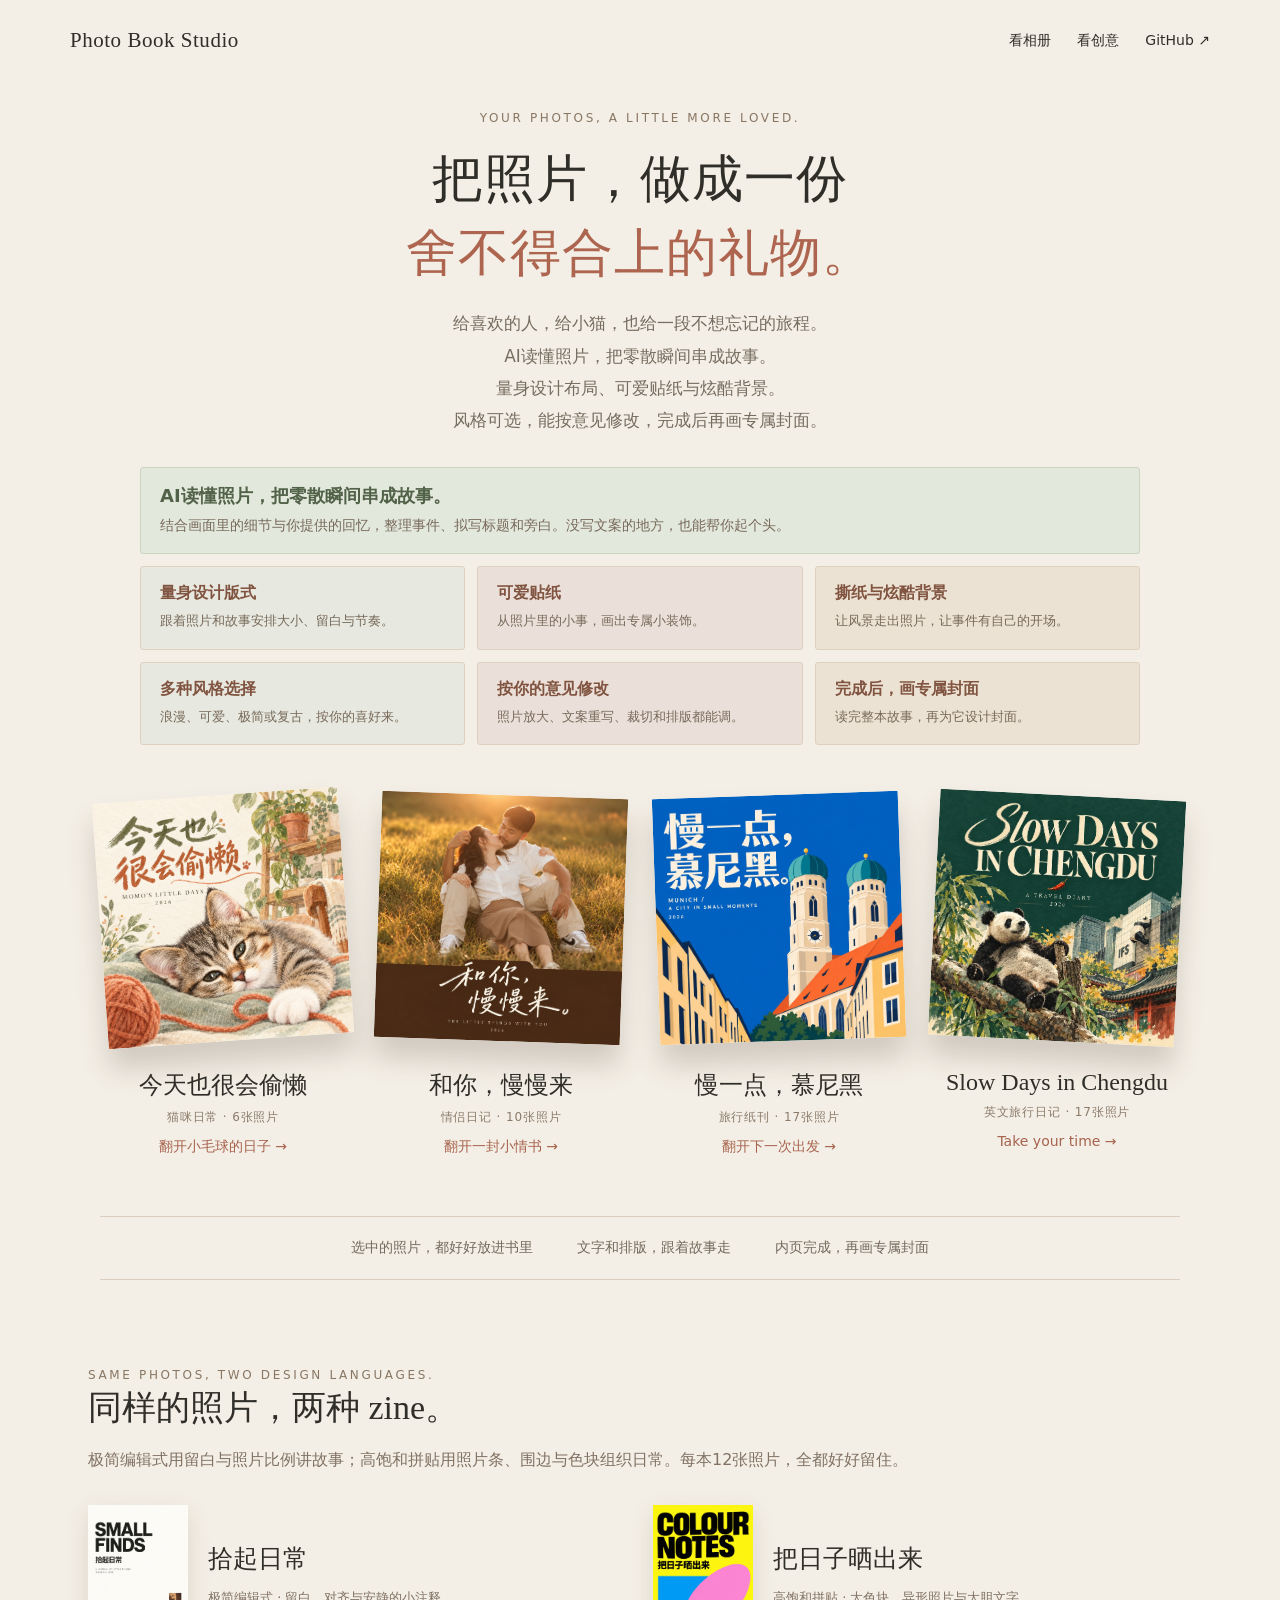
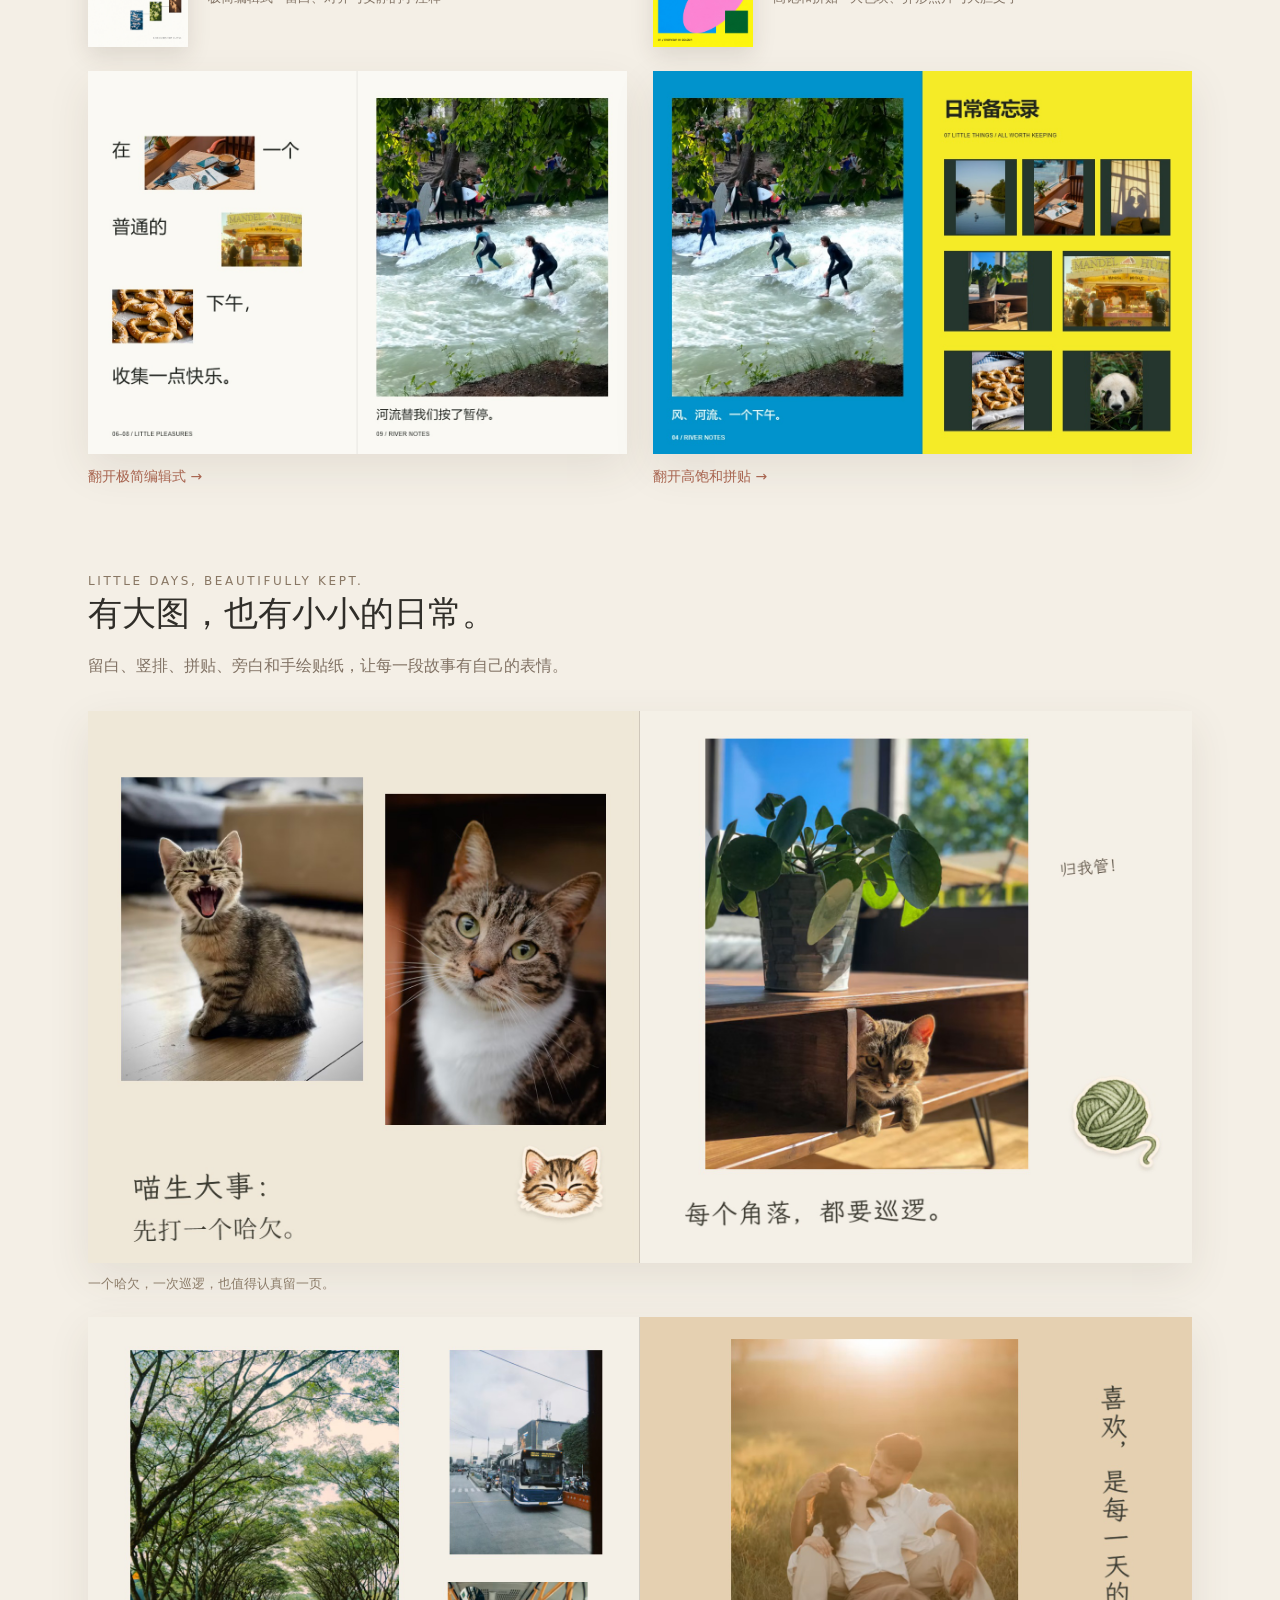
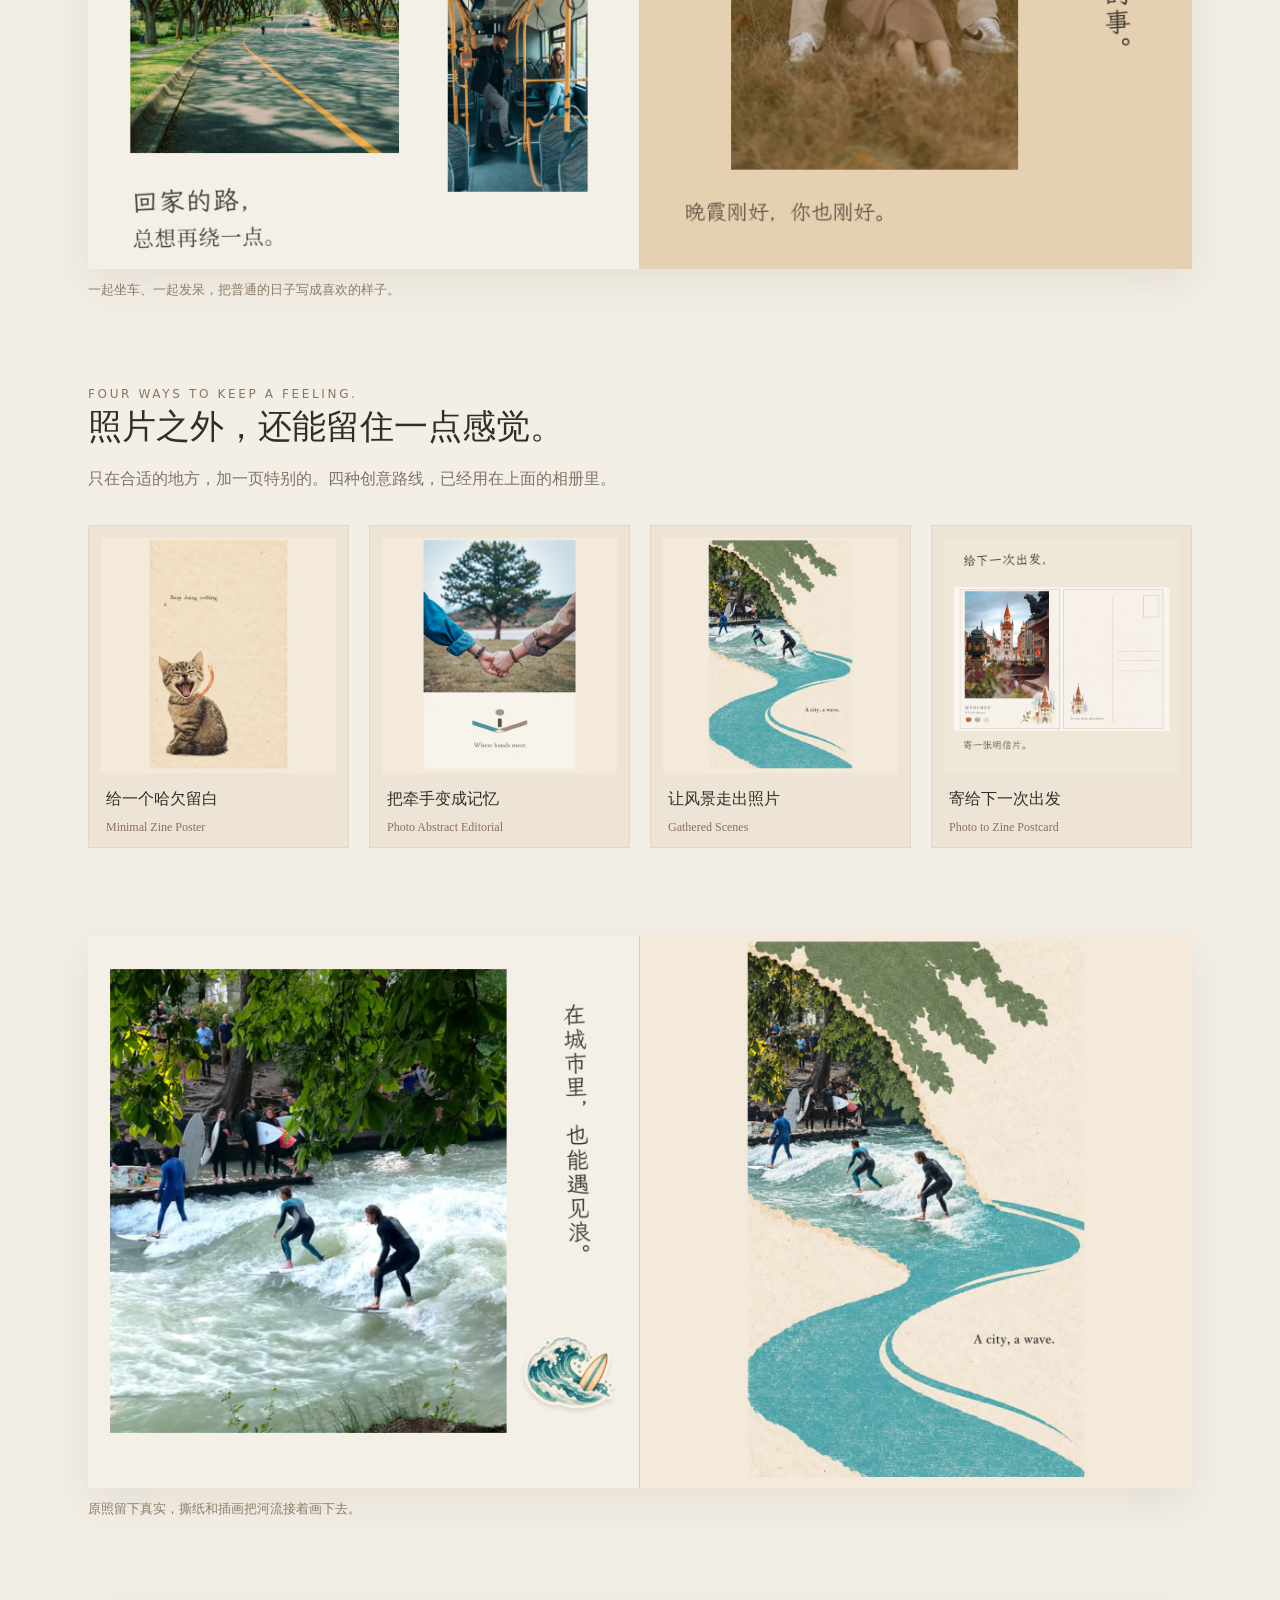
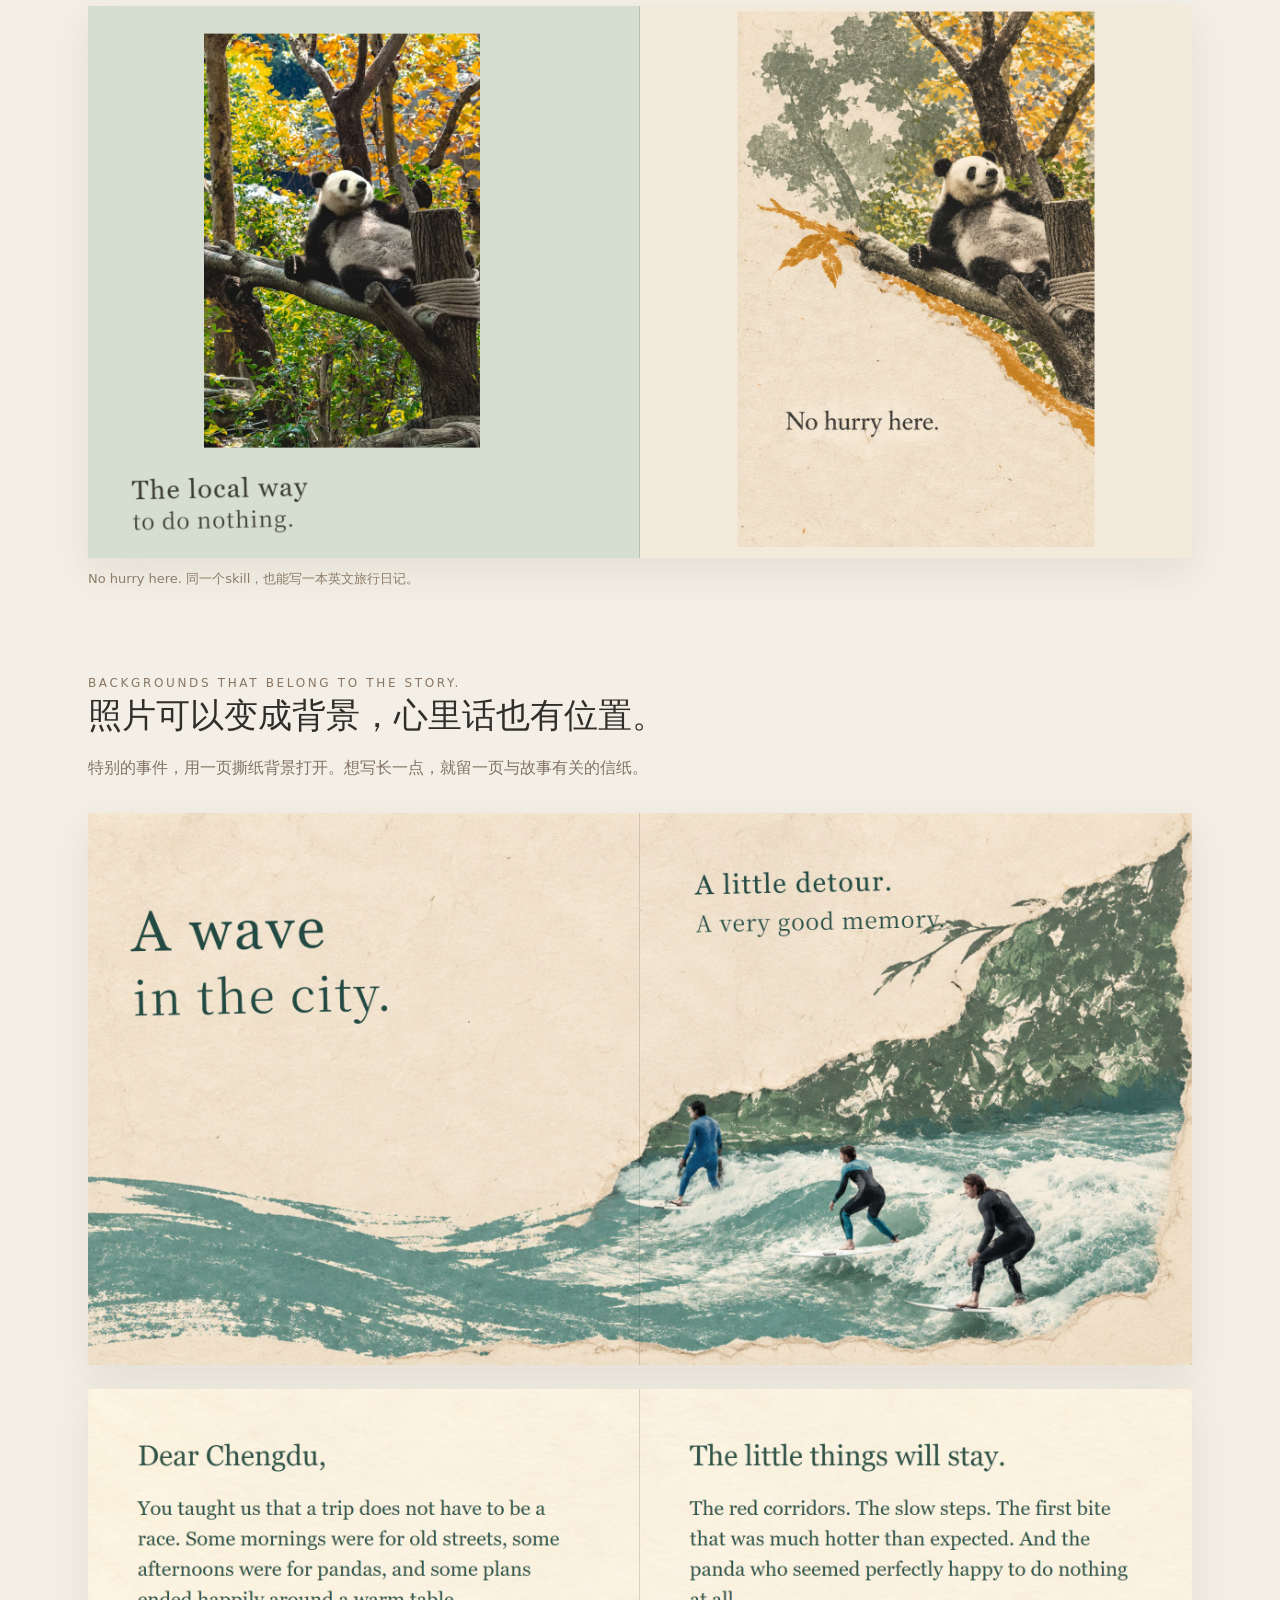
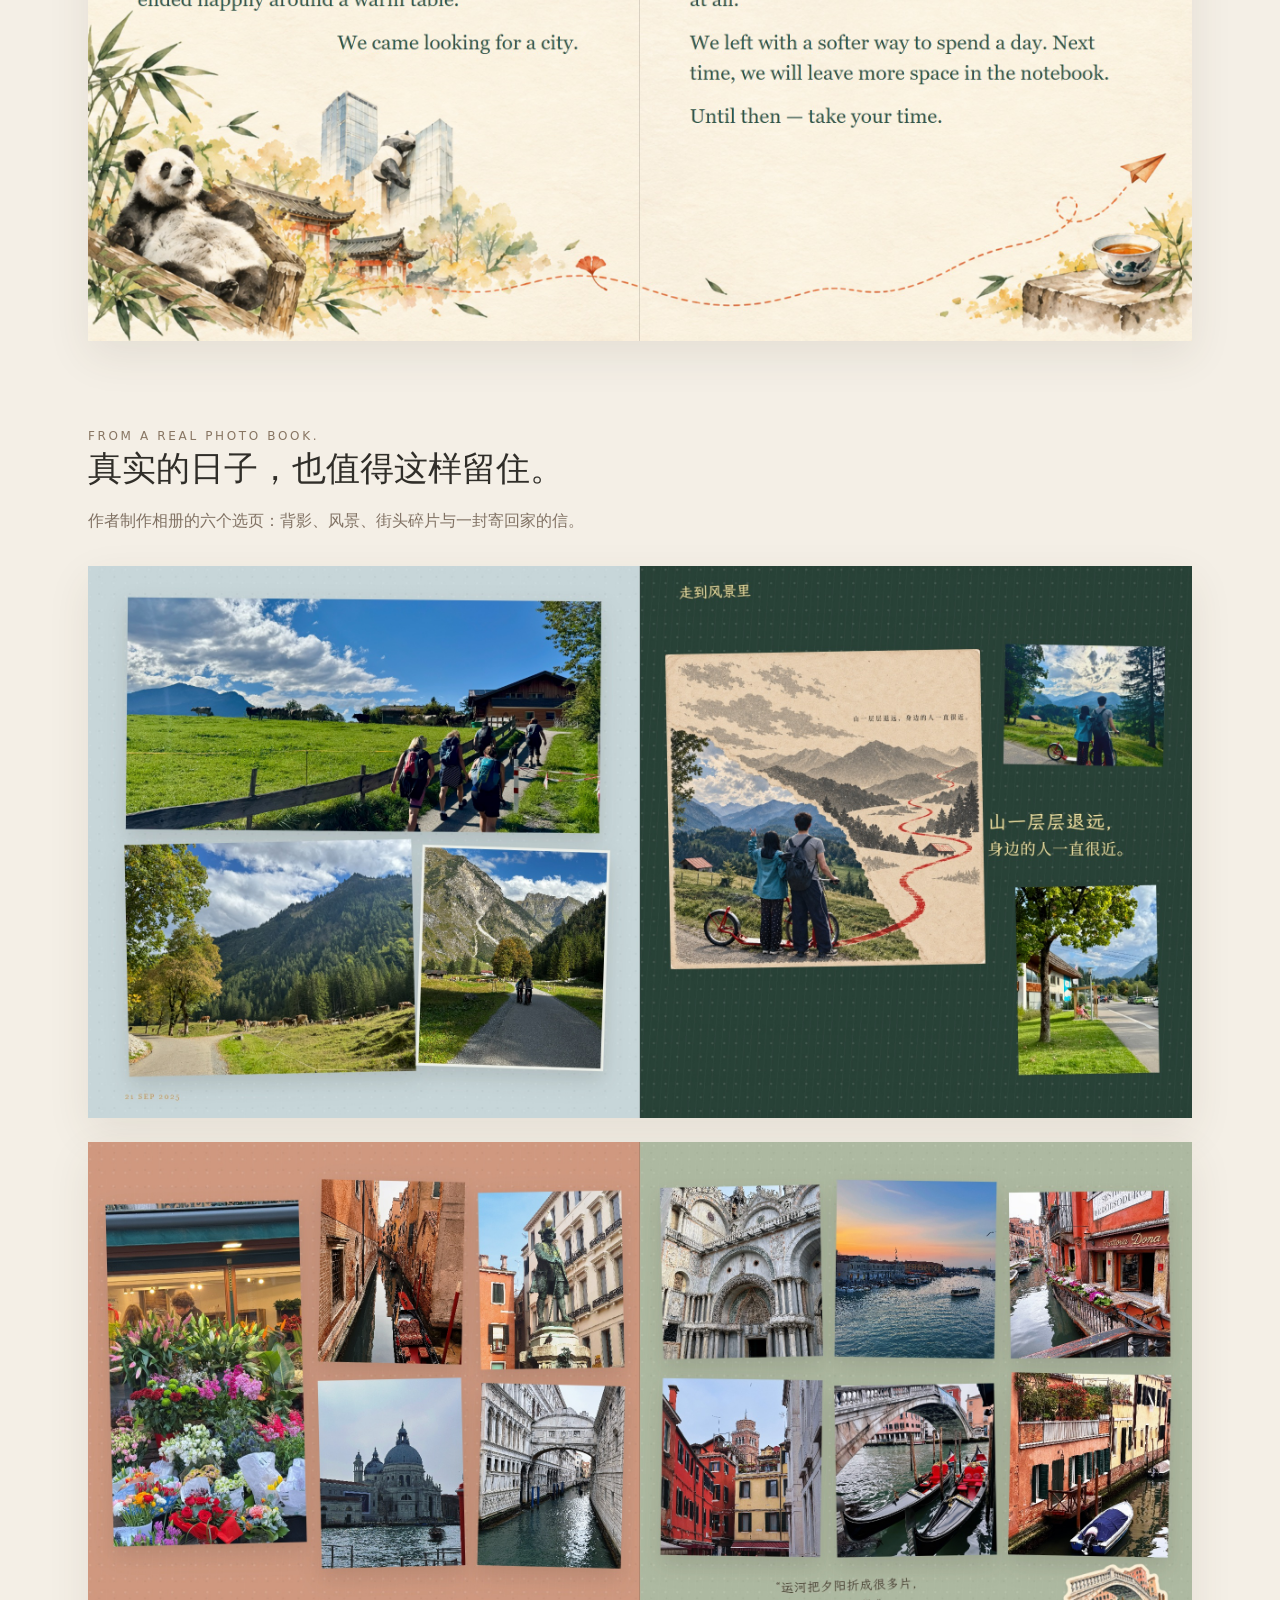
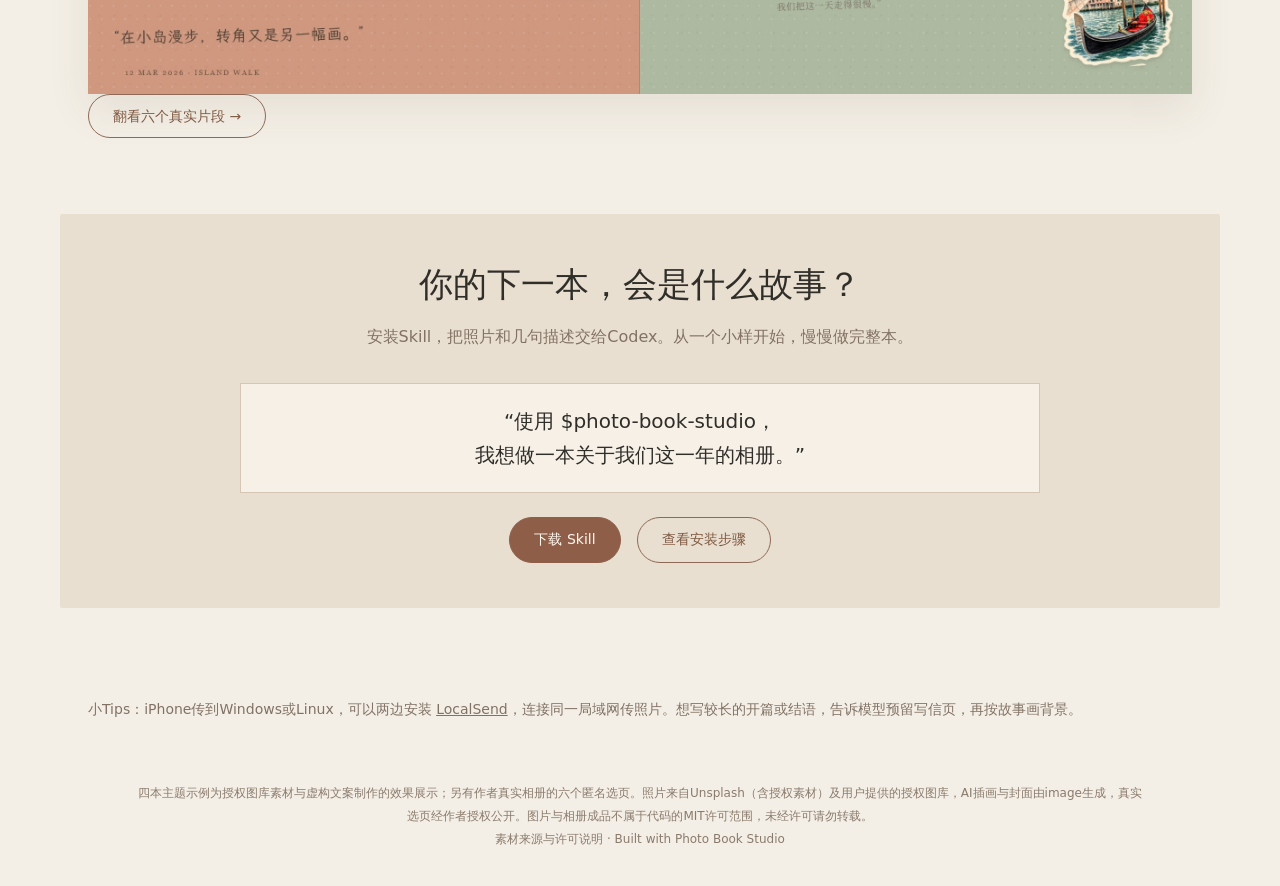
==== commit 72cc4968: "Broaden zine composition and structural ornament beyond regular frames" ====
--- a/docs/index.html
+++ b/docs/index.html
@@ -1,2 +1,2 @@
 <!doctype html><html lang="zh-CN"><head><meta charset="utf-8"><meta name="viewport" content="width=device-width,initial-scale=1"><title>Photo Book Studio · 照片进来，故事成册</title><style>
-*{box-sizing:border-box}html{scroll-behavior:smooth}body{margin:0;color:#302e29;background:#f4efe6;font-family:system-ui,"Microsoft YaHei",sans-serif}a{color:inherit;text-decoration:none}header{max-width:1200px;margin:auto;padding:28px 30px;display:flex;justify-content:space-between;align-items:center;font-size:14px}.brand{font-family:Georgia,serif;font-size:21px;letter-spacing:.025em}.nav{display:flex;gap:26px}.hero{max-width:1180px;margin:auto;padding:30px 28px 0;text-align:center}.eyebrow{font-size:12px;letter-spacing:.22em;color:#887663}.hero h1{font-family:"KaiTi","STKaiti",serif;font-size:clamp(34px,4vw,55px);font-weight:500;line-height:1.45;letter-spacing:.02em;margin:17px 0}.hero h1 em{font-style:normal;color:#ad654f}.hero p{font-size:17px;line-height:1.9;color:#766c60;margin:0}.shelf{display:grid;grid-template-columns:repeat(4,1fr);gap:32px;max-width:1140px;margin:50px auto 0;padding:0 22px 24px}.book{position:relative;transition:transform .3s}.book:hover{transform:translateY(-10px)}.book img{display:block;width:100%;aspect-ratio:1;object-fit:cover;box-shadow:0 20px 28px #47342933;border-radius:1px}.book:nth-child(1) img{transform:rotate(-4deg)}.book:nth-child(2) img{transform:rotate(2deg)}.book:nth-child(3) img{transform:rotate(-2deg)}.book:nth-child(4) img{transform:rotate(3deg)}.book h2{font-family:"KaiTi","STKaiti",serif;font-size:24px;font-weight:500;margin:28px 0 8px}.book small{display:block;color:#8b7b6a;font-size:12px;letter-spacing:.07em}.book .open{display:inline-block;font-size:14px;color:#a7634e;margin-top:12px}.statement{max-width:1080px;margin:36px auto 0;padding:22px 15px;border-top:1px solid #dacebe;border-bottom:1px solid #dacebe;display:flex;justify-content:center;gap:44px;font-size:14px;color:#73695d}.section{max-width:1160px;margin:88px auto;padding:0 28px}.section h2{font-family:"KaiTi","STKaiti",serif;font-weight:500;font-size:34px;line-height:1.5;margin:0 0 12px}.section p{color:#817264;line-height:1.9;margin:0 0 30px}.spread{width:100%;display:block;box-shadow:0 15px 40px #4e3e2b18;margin:24px 0 12px}.caption{font-size:13px;color:#8c7c69}.effects{display:grid;grid-template-columns:repeat(4,1fr);gap:20px}.effect{padding:12px;background:#eee4d6;border:1px solid #e2d6c5}.effect img{width:100%;aspect-ratio:1;object-fit:contain;display:block}.effect h3{font-size:16px;font-weight:500;margin:16px 5px 6px}.effect small{font-family:Georgia,serif;color:#88705c;font-size:12px;margin:0 5px}.start{text-align:center;background:#e9dfd0;padding:45px 20px;border-radius:2px}.start code{display:block;max-width:800px;margin:24px auto;background:#f6f0e7;border:1px solid #d4c5b4;padding:20px;font-family:inherit;font-size:20px;line-height:1.7}.buttons{display:flex;justify-content:center;gap:16px}.button{padding:13px 24px;border:1px solid #8e6a56;border-radius:30px;color:#805a43;font-size:14px}.button.primary{background:#8e5e49;color:#fff7ee;border-color:#8e5e49}footer{max-width:1060px;margin:60px auto 0;padding:0 28px 35px;color:#8a7b6c;font-size:12px;line-height:1.9;text-align:center}a:focus-visible{outline:2px solid #b76b52;outline-offset:5px}@media(max-width:760px){header{padding:22px 20px}.nav{gap:16px;font-size:12px}.shelf{grid-template-columns:repeat(2,1fr);gap:30px 24px;margin-top:35px;padding:0 8px}.book h2{font-size:16px;margin-top:20px}.book small{font-size:10px;letter-spacing:0}.book .open{font-size:12px}.statement{gap:14px;flex-wrap:wrap;font-size:12px}.section{margin:58px auto;padding:0 18px}.effects{grid-template-columns:repeat(2,1fr);gap:12px}.hero{padding:20px 18px 0}.hero p{font-size:14px}.start code{font-size:16px}.buttons{flex-wrap:wrap}}.features{display:grid;grid-template-columns:repeat(3,1fr);gap:12px;max-width:1000px;margin:30px auto 0;text-align:left}.feature{background:#ece2d3;border:1px solid #ded0bd;padding:16px 19px;border-radius:3px}.feature strong{display:block;font-size:16px;font-weight:600;color:#805440;margin-bottom:6px}.feature span{font-size:13px;color:#77695a;line-height:1.7}.features .feature:nth-child(2),.features .feature:nth-child(5){background:#e7e8df}.features .feature:nth-child(3),.features .feature:nth-child(6){background:#ebe0d9}@media(max-width:760px){.features{grid-template-columns:repeat(2,1fr);gap:9px;margin-top:24px}.feature{padding:13px 12px}.feature strong{font-size:14px}.feature span{font-size:12px}}.story-feature{grid-column:1/-1;background:#e3e8dd;border-color:#cbd4bf}.story-feature strong{font-size:18px;color:#516248}.story-feature span{font-size:14px}@media(max-width:760px){.story-feature strong{font-size:16px}.story-feature span{font-size:12px}}.zine-studies{display:grid;grid-template-columns:1fr 1fr;gap:26px}.zine-label{display:flex;gap:20px;align-items:center}.zine-label img{width:100px;height:142px;object-fit:cover;box-shadow:0 8px 22px #47342922}.zine-label h3{font-size:25px;font-weight:500;margin:0 0 12px}.zine-label span{color:#817264;font-size:13px;line-height:1.7}.zine-study .open{color:#a7634e;font-size:14px}@media(max-width:760px){.zine-studies{grid-template-columns:1fr;gap:36px}.zine-label h3{font-size:23px}}</style></head><body><header><a class="brand" href="index.html">Photo Book Studio</a><nav class="nav"><a href="#books">看相册</a><a href="#effects">看创意</a><a href="https://github.com/strivekboy-coder/photo-book-studio">GitHub ↗</a></nav></header><main><section class="hero" id="books"><div class="eyebrow">YOUR PHOTOS, A LITTLE MORE LOVED.</div><h1>把照片，做成一份<br><em>舍不得合上的礼物。</em></h1><p>给喜欢的人，给小猫，也给一段不想忘记的旅程。<br>AI读懂照片，把零散瞬间串成故事。<br>量身设计布局、可爱贴纸与炫酷背景。<br>风格可选，能按意见修改，完成后再画专属封面。</p><div class="features" aria-label="Photo Book Studio 的七个特色"><div class="feature story-feature"><strong>AI读懂照片，把零散瞬间串成故事。</strong><span>结合画面里的细节与你提供的回忆，整理事件、拟写标题和旁白。没写文案的地方，也能帮你起个头。</span></div><div class="feature"><strong>量身设计版式</strong><span>跟着照片和故事安排大小、留白与节奏。</span></div><div class="feature"><strong>可爱贴纸</strong><span>从照片里的小事，画出专属小装饰。</span></div><div class="feature"><strong>撕纸与炫酷背景</strong><span>让风景走出照片，让事件有自己的开场。</span></div><div class="feature"><strong>多种风格选择</strong><span>浪漫、可爱、极简或复古，按你的喜好来。</span></div><div class="feature"><strong>按你的意见修改</strong><span>照片放大、文案重写、裁切和排版都能调。</span></div><div class="feature"><strong>完成后，画专属封面</strong><span>读完整本故事，再为它设计封面。</span></div></div><div class="shelf"><a class="book" href="showcase/cat/index.html"><img src="showcase/cat/cover.jpg" alt="今天也很会偷懒：猫咪相册封面"><h2>今天也很会偷懒</h2><small>猫咪日常 · 6张照片</small><span class="open">翻开小毛球的日子 →</span></a><a class="book" href="showcase/couple/index.html"><img src="showcase/couple/cover.jpg" alt="和你慢慢来：情侣相册封面"><h2>和你，慢慢来</h2><small>情侣日记 · 10张照片</small><span class="open">翻开一封小情书 →</span></a><a class="book" href="showcase/munich/index.html"><img src="showcase/munich/cover.jpg" alt="慢一点慕尼黑：旅行相册封面"><h2>慢一点，慕尼黑</h2><small>旅行纸刊 · 17张照片</small><span class="open">翻开下一次出发 →</span></a><a class="book" href="showcase/chengdu/index.html"><img src="showcase/chengdu/cover.jpg" alt="Slow Days in Chengdu：英文成都旅行日记封面"><h2>Slow Days in Chengdu</h2><small>英文旅行日记 · 17张照片</small><span class="open">Take your time →</span></a></div><div class="statement"><span>选中的照片，都好好放进书里</span><span>文字和排版，跟着故事走</span><span>内页完成，再画专属封面</span></div></section><section class="section" id="zine-studies"><div class="eyebrow">SAME PHOTOS, TWO DESIGN LANGUAGES.</div><h2>同样的照片，两种 zine。</h2><p>极简编辑式用留白与照片比例讲故事；高饱和拼贴让色块成为构图。每本12张照片，全都好好留住。</p><div class="zine-studies"><a class="zine-study" href="showcase/zine-editorial/"><div class="zine-label"><img src="showcase/zine-editorial/cover.jpg" alt="拾起日常：极简编辑式封面" loading="lazy"><div><h3>拾起日常</h3><span>极简编辑式 · 留白、对齐与安静的小注释</span></div></div><img class="spread" src="showcase/zine-editorial/spread-02.jpg" alt="极简编辑式 zine 内页" loading="lazy"><span class="open">翻开极简编辑式 →</span></a><a class="zine-study" href="showcase/zine-collage/"><div class="zine-label"><img src="showcase/zine-collage/cover.jpg" alt="把日子晒出来：高饱和拼贴封面" loading="lazy"><div><h3>把日子晒出来</h3><span>高饱和拼贴 · 大色块、异形照片与大胆文字</span></div></div><img class="spread" src="showcase/zine-collage/spread-02.jpg" alt="高饱和拼贴 zine 内页" loading="lazy"><span class="open">翻开高饱和拼贴 →</span></a></div></section><section class="section"><div class="eyebrow">LITTLE DAYS, BEAUTIFULLY KEPT.</div><h2>有大图，也有小小的日常。</h2><p>留白、竖排、拼贴、旁白和手绘贴纸，让每一段故事有自己的表情。</p><a href="showcase/cat/index.html"><img class="spread" src="showcase/cat/spread-03.jpg" alt="猫咪日常的照片、批注和贴纸排版" loading="lazy"></a><div class="caption">一个哈欠，一次巡逻，也值得认真留一页。</div><a href="showcase/couple/index.html"><img class="spread" src="showcase/couple/spread-04.jpg" alt="情侣日常：回家的路和金色拥抱" loading="lazy"></a><div class="caption">一起坐车、一起发呆，把普通的日子写成喜欢的样子。</div></section><section class="section" id="effects"><div class="eyebrow">FOUR WAYS TO KEEP A FEELING.</div><h2>照片之外，还能留住一点感觉。</h2><p>只在合适的地方，加一页特别的。四种创意路线，已经用在上面的相册里。</p><div class="effects"><a class="effect" href="showcase/cat/index.html?page=1&amp;side=right"><img src="showcase/effects/minimal.jpg" alt="极简纸刊：Busy doing nothing" loading="lazy"><h3>给一个哈欠留白</h3><small>Minimal Zine Poster</small></a><a class="effect" href="showcase/couple/index.html?page=2&amp;side=right"><img src="showcase/effects/editorial.jpg" alt="忠实照片加抽象记忆面板" loading="lazy"><h3>把牵手变成记忆</h3><small>Photo Abstract Editorial</small></a><a class="effect" href="showcase/munich/index.html?page=4&amp;side=right"><img src="showcase/effects/gathered.jpg" alt="冲浪照片和撕纸插画结构" loading="lazy"><h3>让风景走出照片</h3><small>Gathered Scenes</small></a><a class="effect" href="showcase/munich/index.html?page=6&amp;side=right"><img src="showcase/effects/postcard.jpg" alt="照片衍生双面旅行明信片" loading="lazy"><h3>寄给下一次出发</h3><small>Photo to Zine Postcard</small></a></div></section><section class="section"><a href="showcase/munich/index.html"><img class="spread" src="showcase/munich/spread-05.jpg" alt="慕尼黑冲浪原照与撕纸插画相邻展示" loading="lazy"></a><div class="caption">原照留下真实，撕纸和插画把河流接着画下去。</div></section><section class="section"><a href="showcase/chengdu/index.html"><img class="spread" src="showcase/chengdu/spread-04.jpg" alt="成都英文旅行日记：熊猫原照与撕纸插画" loading="lazy"></a><div class="caption">No hurry here. 同一个skill，也能写一本英文旅行日记。</div></section><section class="section"><div class="eyebrow">BACKGROUNDS THAT BELONG TO THE STORY.</div><h2>照片可以变成背景，心里话也有位置。</h2><p>特别的事件，用一页撕纸背景打开。想写长一点，就留一页与故事有关的信纸。</p><a href="showcase/munich/index.html?page=3"><img class="spread" src="showcase/munich/spread-04.jpg" alt="冲浪事件照片变成整页撕纸背景" loading="lazy"></a><a href="showcase/chengdu/index.html?page=7"><img class="spread" src="showcase/chengdu/spread-08.jpg" alt="成都旅行故事背景上的长文结尾" loading="lazy"></a></section><section class="section"><div class="eyebrow">FROM A REAL PHOTO BOOK.</div><h2>真实的日子，也值得这样留住。</h2><p>作者制作相册的六个选页：背影、风景、街头碎片与一封寄回家的信。</p><a href="showcase/real-life/index.html?page=3"><img class="spread" src="showcase/real-life/spread-15.jpg" alt="真实相册第15跨页：阿尔卑斯与撕纸插画" loading="lazy"></a><a href="showcase/real-life/index.html?page=4"><img class="spread" src="showcase/real-life/spread-55.jpg" alt="真实相册第55跨页：威尼斯街头拼贴" loading="lazy"></a><a class="button" href="showcase/real-life/index.html">翻看六个真实片段 →</a></section><section class="section start"><h2>你的下一本，会是什么故事？</h2><p>安装Skill，把照片和几句描述交给Codex。从一个小样开始，慢慢做完整本。</p><code>“使用 $photo-book-studio，<br>我想做一本关于我们这一年的相册。”</code><div class="buttons"><a class="button primary" href="https://github.com/strivekboy-coder/photo-book-studio/releases">下载 Skill</a><a class="button" href="https://github.com/strivekboy-coder/photo-book-studio#开始做你的一本">查看安装步骤</a></div></section><section class="section" style="margin-top:35px;margin-bottom:40px"><p style="font-size:14px">小Tips：iPhone传到Windows或Linux，可以两边安装 <a style="text-decoration:underline" href="https://localsend.org/download">LocalSend</a>，连接同一局域网传照片。想写较长的开篇或结语，告诉模型预留写信页，再按故事画背景。</p></section></main><footer>四本主题示例为授权图库素材与虚构文案制作的效果展示；另有作者真实相册的六个匿名选页。照片来自Unsplash（含授权素材）及用户提供的授权图库，AI插画与封面由image生成，真实选页经作者授权公开。图片与相册成品不属于代码的MIT许可范围，未经许可请勿转载。<br><a href="https://github.com/strivekboy-coder/photo-book-studio/blob/codex/initial-release/examples/README.md">素材来源与许可说明</a> · Built with Photo Book Studio</footer></body></html>+*{box-sizing:border-box}html{scroll-behavior:smooth}body{margin:0;color:#302e29;background:#f4efe6;font-family:system-ui,"Microsoft YaHei",sans-serif}a{color:inherit;text-decoration:none}header{max-width:1200px;margin:auto;padding:28px 30px;display:flex;justify-content:space-between;align-items:center;font-size:14px}.brand{font-family:Georgia,serif;font-size:21px;letter-spacing:.025em}.nav{display:flex;gap:26px}.hero{max-width:1180px;margin:auto;padding:30px 28px 0;text-align:center}.eyebrow{font-size:12px;letter-spacing:.22em;color:#887663}.hero h1{font-family:"KaiTi","STKaiti",serif;font-size:clamp(34px,4vw,55px);font-weight:500;line-height:1.45;letter-spacing:.02em;margin:17px 0}.hero h1 em{font-style:normal;color:#ad654f}.hero p{font-size:17px;line-height:1.9;color:#766c60;margin:0}.shelf{display:grid;grid-template-columns:repeat(4,1fr);gap:32px;max-width:1140px;margin:50px auto 0;padding:0 22px 24px}.book{position:relative;transition:transform .3s}.book:hover{transform:translateY(-10px)}.book img{display:block;width:100%;aspect-ratio:1;object-fit:cover;box-shadow:0 20px 28px #47342933;border-radius:1px}.book:nth-child(1) img{transform:rotate(-4deg)}.book:nth-child(2) img{transform:rotate(2deg)}.book:nth-child(3) img{transform:rotate(-2deg)}.book:nth-child(4) img{transform:rotate(3deg)}.book h2{font-family:"KaiTi","STKaiti",serif;font-size:24px;font-weight:500;margin:28px 0 8px}.book small{display:block;color:#8b7b6a;font-size:12px;letter-spacing:.07em}.book .open{display:inline-block;font-size:14px;color:#a7634e;margin-top:12px}.statement{max-width:1080px;margin:36px auto 0;padding:22px 15px;border-top:1px solid #dacebe;border-bottom:1px solid #dacebe;display:flex;justify-content:center;gap:44px;font-size:14px;color:#73695d}.section{max-width:1160px;margin:88px auto;padding:0 28px}.section h2{font-family:"KaiTi","STKaiti",serif;font-weight:500;font-size:34px;line-height:1.5;margin:0 0 12px}.section p{color:#817264;line-height:1.9;margin:0 0 30px}.spread{width:100%;display:block;box-shadow:0 15px 40px #4e3e2b18;margin:24px 0 12px}.caption{font-size:13px;color:#8c7c69}.effects{display:grid;grid-template-columns:repeat(4,1fr);gap:20px}.effect{padding:12px;background:#eee4d6;border:1px solid #e2d6c5}.effect img{width:100%;aspect-ratio:1;object-fit:contain;display:block}.effect h3{font-size:16px;font-weight:500;margin:16px 5px 6px}.effect small{font-family:Georgia,serif;color:#88705c;font-size:12px;margin:0 5px}.start{text-align:center;background:#e9dfd0;padding:45px 20px;border-radius:2px}.start code{display:block;max-width:800px;margin:24px auto;background:#f6f0e7;border:1px solid #d4c5b4;padding:20px;font-family:inherit;font-size:20px;line-height:1.7}.buttons{display:flex;justify-content:center;gap:16px}.button{padding:13px 24px;border:1px solid #8e6a56;border-radius:30px;color:#805a43;font-size:14px}.button.primary{background:#8e5e49;color:#fff7ee;border-color:#8e5e49}footer{max-width:1060px;margin:60px auto 0;padding:0 28px 35px;color:#8a7b6c;font-size:12px;line-height:1.9;text-align:center}a:focus-visible{outline:2px solid #b76b52;outline-offset:5px}@media(max-width:760px){header{padding:22px 20px}.nav{gap:16px;font-size:12px}.shelf{grid-template-columns:repeat(2,1fr);gap:30px 24px;margin-top:35px;padding:0 8px}.book h2{font-size:16px;margin-top:20px}.book small{font-size:10px;letter-spacing:0}.book .open{font-size:12px}.statement{gap:14px;flex-wrap:wrap;font-size:12px}.section{margin:58px auto;padding:0 18px}.effects{grid-template-columns:repeat(2,1fr);gap:12px}.hero{padding:20px 18px 0}.hero p{font-size:14px}.start code{font-size:16px}.buttons{flex-wrap:wrap}}.features{display:grid;grid-template-columns:repeat(3,1fr);gap:12px;max-width:1000px;margin:30px auto 0;text-align:left}.feature{background:#ece2d3;border:1px solid #ded0bd;padding:16px 19px;border-radius:3px}.feature strong{display:block;font-size:16px;font-weight:600;color:#805440;margin-bottom:6px}.feature span{font-size:13px;color:#77695a;line-height:1.7}.features .feature:nth-child(2),.features .feature:nth-child(5){background:#e7e8df}.features .feature:nth-child(3),.features .feature:nth-child(6){background:#ebe0d9}@media(max-width:760px){.features{grid-template-columns:repeat(2,1fr);gap:9px;margin-top:24px}.feature{padding:13px 12px}.feature strong{font-size:14px}.feature span{font-size:12px}}.story-feature{grid-column:1/-1;background:#e3e8dd;border-color:#cbd4bf}.story-feature strong{font-size:18px;color:#516248}.story-feature span{font-size:14px}@media(max-width:760px){.story-feature strong{font-size:16px}.story-feature span{font-size:12px}}.zine-studies{display:grid;grid-template-columns:1fr 1fr;gap:26px}.zine-label{display:flex;gap:20px;align-items:center}.zine-label img{width:100px;height:142px;object-fit:cover;box-shadow:0 8px 22px #47342922}.zine-label h3{font-size:25px;font-weight:500;margin:0 0 12px}.zine-label span{color:#817264;font-size:13px;line-height:1.7}.zine-study .open{color:#a7634e;font-size:14px}@media(max-width:760px){.zine-studies{grid-template-columns:1fr;gap:36px}.zine-label h3{font-size:23px}}</style></head><body><header><a class="brand" href="index.html">Photo Book Studio</a><nav class="nav"><a href="#books">看相册</a><a href="#effects">看创意</a><a href="https://github.com/strivekboy-coder/photo-book-studio">GitHub ↗</a></nav></header><main><section class="hero" id="books"><div class="eyebrow">YOUR PHOTOS, A LITTLE MORE LOVED.</div><h1>把照片，做成一份<br><em>舍不得合上的礼物。</em></h1><p>给喜欢的人，给小猫，也给一段不想忘记的旅程。<br>AI读懂照片，把零散瞬间串成故事。<br>量身设计布局、可爱贴纸与炫酷背景。<br>风格可选，能按意见修改，完成后再画专属封面。</p><div class="features" aria-label="Photo Book Studio 的七个特色"><div class="feature story-feature"><strong>AI读懂照片，把零散瞬间串成故事。</strong><span>结合画面里的细节与你提供的回忆，整理事件、拟写标题和旁白。没写文案的地方，也能帮你起个头。</span></div><div class="feature"><strong>量身设计版式</strong><span>跟着照片和故事安排大小、留白与节奏。</span></div><div class="feature"><strong>可爱贴纸</strong><span>从照片里的小事，画出专属小装饰。</span></div><div class="feature"><strong>撕纸与炫酷背景</strong><span>让风景走出照片，让事件有自己的开场。</span></div><div class="feature"><strong>多种风格选择</strong><span>浪漫、可爱、极简或复古，按你的喜好来。</span></div><div class="feature"><strong>按你的意见修改</strong><span>照片放大、文案重写、裁切和排版都能调。</span></div><div class="feature"><strong>完成后，画专属封面</strong><span>读完整本故事，再为它设计封面。</span></div></div><div class="shelf"><a class="book" href="showcase/cat/index.html"><img src="showcase/cat/cover.jpg" alt="今天也很会偷懒：猫咪相册封面"><h2>今天也很会偷懒</h2><small>猫咪日常 · 6张照片</small><span class="open">翻开小毛球的日子 →</span></a><a class="book" href="showcase/couple/index.html"><img src="showcase/couple/cover.jpg" alt="和你慢慢来：情侣相册封面"><h2>和你，慢慢来</h2><small>情侣日记 · 10张照片</small><span class="open">翻开一封小情书 →</span></a><a class="book" href="showcase/munich/index.html"><img src="showcase/munich/cover.jpg" alt="慢一点慕尼黑：旅行相册封面"><h2>慢一点，慕尼黑</h2><small>旅行纸刊 · 17张照片</small><span class="open">翻开下一次出发 →</span></a><a class="book" href="showcase/chengdu/index.html"><img src="showcase/chengdu/cover.jpg" alt="Slow Days in Chengdu：英文成都旅行日记封面"><h2>Slow Days in Chengdu</h2><small>英文旅行日记 · 17张照片</small><span class="open">Take your time →</span></a></div><div class="statement"><span>选中的照片，都好好放进书里</span><span>文字和排版，跟着故事走</span><span>内页完成，再画专属封面</span></div></section><section class="section" id="zine-studies"><div class="eyebrow">SAME PHOTOS, TWO DESIGN LANGUAGES.</div><h2>同样的照片，两种 zine。</h2><p>极简编辑式用留白与照片比例讲故事；高饱和拼贴用照片条、围边与色块组织日常。每本12张照片，全都好好留住。</p><div class="zine-studies"><a class="zine-study" href="showcase/zine-editorial/"><div class="zine-label"><img src="showcase/zine-editorial/cover.jpg" alt="拾起日常：极简编辑式封面" loading="lazy"><div><h3>拾起日常</h3><span>极简编辑式 · 留白、对齐与安静的小注释</span></div></div><img class="spread" src="showcase/zine-editorial/spread-03.jpg?v=041" alt="极简编辑式 zine 内页" loading="lazy"><span class="open">翻开极简编辑式 →</span></a><a class="zine-study" href="showcase/zine-collage/"><div class="zine-label"><img src="showcase/zine-collage/cover.jpg" alt="把日子晒出来：高饱和拼贴封面" loading="lazy"><div><h3>把日子晒出来</h3><span>高饱和拼贴 · 大色块、异形照片与大胆文字</span></div></div><img class="spread" src="showcase/zine-collage/spread-04.jpg?v=041" alt="高饱和拼贴 zine 内页" loading="lazy"><span class="open">翻开高饱和拼贴 →</span></a></div></section><section class="section"><div class="eyebrow">LITTLE DAYS, BEAUTIFULLY KEPT.</div><h2>有大图，也有小小的日常。</h2><p>留白、竖排、拼贴、旁白和手绘贴纸，让每一段故事有自己的表情。</p><a href="showcase/cat/index.html"><img class="spread" src="showcase/cat/spread-03.jpg" alt="猫咪日常的照片、批注和贴纸排版" loading="lazy"></a><div class="caption">一个哈欠，一次巡逻，也值得认真留一页。</div><a href="showcase/couple/index.html"><img class="spread" src="showcase/couple/spread-04.jpg" alt="情侣日常：回家的路和金色拥抱" loading="lazy"></a><div class="caption">一起坐车、一起发呆，把普通的日子写成喜欢的样子。</div></section><section class="section" id="effects"><div class="eyebrow">FOUR WAYS TO KEEP A FEELING.</div><h2>照片之外，还能留住一点感觉。</h2><p>只在合适的地方，加一页特别的。四种创意路线，已经用在上面的相册里。</p><div class="effects"><a class="effect" href="showcase/cat/index.html?page=1&amp;side=right"><img src="showcase/effects/minimal.jpg" alt="极简纸刊：Busy doing nothing" loading="lazy"><h3>给一个哈欠留白</h3><small>Minimal Zine Poster</small></a><a class="effect" href="showcase/couple/index.html?page=2&amp;side=right"><img src="showcase/effects/editorial.jpg" alt="忠实照片加抽象记忆面板" loading="lazy"><h3>把牵手变成记忆</h3><small>Photo Abstract Editorial</small></a><a class="effect" href="showcase/munich/index.html?page=4&amp;side=right"><img src="showcase/effects/gathered.jpg" alt="冲浪照片和撕纸插画结构" loading="lazy"><h3>让风景走出照片</h3><small>Gathered Scenes</small></a><a class="effect" href="showcase/munich/index.html?page=6&amp;side=right"><img src="showcase/effects/postcard.jpg" alt="照片衍生双面旅行明信片" loading="lazy"><h3>寄给下一次出发</h3><small>Photo to Zine Postcard</small></a></div></section><section class="section"><a href="showcase/munich/index.html"><img class="spread" src="showcase/munich/spread-05.jpg" alt="慕尼黑冲浪原照与撕纸插画相邻展示" loading="lazy"></a><div class="caption">原照留下真实，撕纸和插画把河流接着画下去。</div></section><section class="section"><a href="showcase/chengdu/index.html"><img class="spread" src="showcase/chengdu/spread-04.jpg" alt="成都英文旅行日记：熊猫原照与撕纸插画" loading="lazy"></a><div class="caption">No hurry here. 同一个skill，也能写一本英文旅行日记。</div></section><section class="section"><div class="eyebrow">BACKGROUNDS THAT BELONG TO THE STORY.</div><h2>照片可以变成背景，心里话也有位置。</h2><p>特别的事件，用一页撕纸背景打开。想写长一点，就留一页与故事有关的信纸。</p><a href="showcase/munich/index.html?page=3"><img class="spread" src="showcase/munich/spread-04.jpg" alt="冲浪事件照片变成整页撕纸背景" loading="lazy"></a><a href="showcase/chengdu/index.html?page=7"><img class="spread" src="showcase/chengdu/spread-08.jpg" alt="成都旅行故事背景上的长文结尾" loading="lazy"></a></section><section class="section"><div class="eyebrow">FROM A REAL PHOTO BOOK.</div><h2>真实的日子，也值得这样留住。</h2><p>作者制作相册的六个选页：背影、风景、街头碎片与一封寄回家的信。</p><a href="showcase/real-life/index.html?page=3"><img class="spread" src="showcase/real-life/spread-15.jpg" alt="真实相册第15跨页：阿尔卑斯与撕纸插画" loading="lazy"></a><a href="showcase/real-life/index.html?page=4"><img class="spread" src="showcase/real-life/spread-55.jpg" alt="真实相册第55跨页：威尼斯街头拼贴" loading="lazy"></a><a class="button" href="showcase/real-life/index.html">翻看六个真实片段 →</a></section><section class="section start"><h2>你的下一本，会是什么故事？</h2><p>安装Skill，把照片和几句描述交给Codex。从一个小样开始，慢慢做完整本。</p><code>“使用 $photo-book-studio，<br>我想做一本关于我们这一年的相册。”</code><div class="buttons"><a class="button primary" href="https://github.com/strivekboy-coder/photo-book-studio/releases">下载 Skill</a><a class="button" href="https://github.com/strivekboy-coder/photo-book-studio#开始做你的一本">查看安装步骤</a></div></section><section class="section" style="margin-top:35px;margin-bottom:40px"><p style="font-size:14px">小Tips：iPhone传到Windows或Linux，可以两边安装 <a style="text-decoration:underline" href="https://localsend.org/download">LocalSend</a>，连接同一局域网传照片。想写较长的开篇或结语，告诉模型预留写信页，再按故事画背景。</p></section></main><footer>四本主题示例为授权图库素材与虚构文案制作的效果展示；另有作者真实相册的六个匿名选页。照片来自Unsplash（含授权素材）及用户提供的授权图库，AI插画与封面由image生成，真实选页经作者授权公开。图片与相册成品不属于代码的MIT许可范围，未经许可请勿转载。<br><a href="https://github.com/strivekboy-coder/photo-book-studio/blob/codex/initial-release/examples/README.md">素材来源与许可说明</a> · Built with Photo Book Studio</footer></body></html>
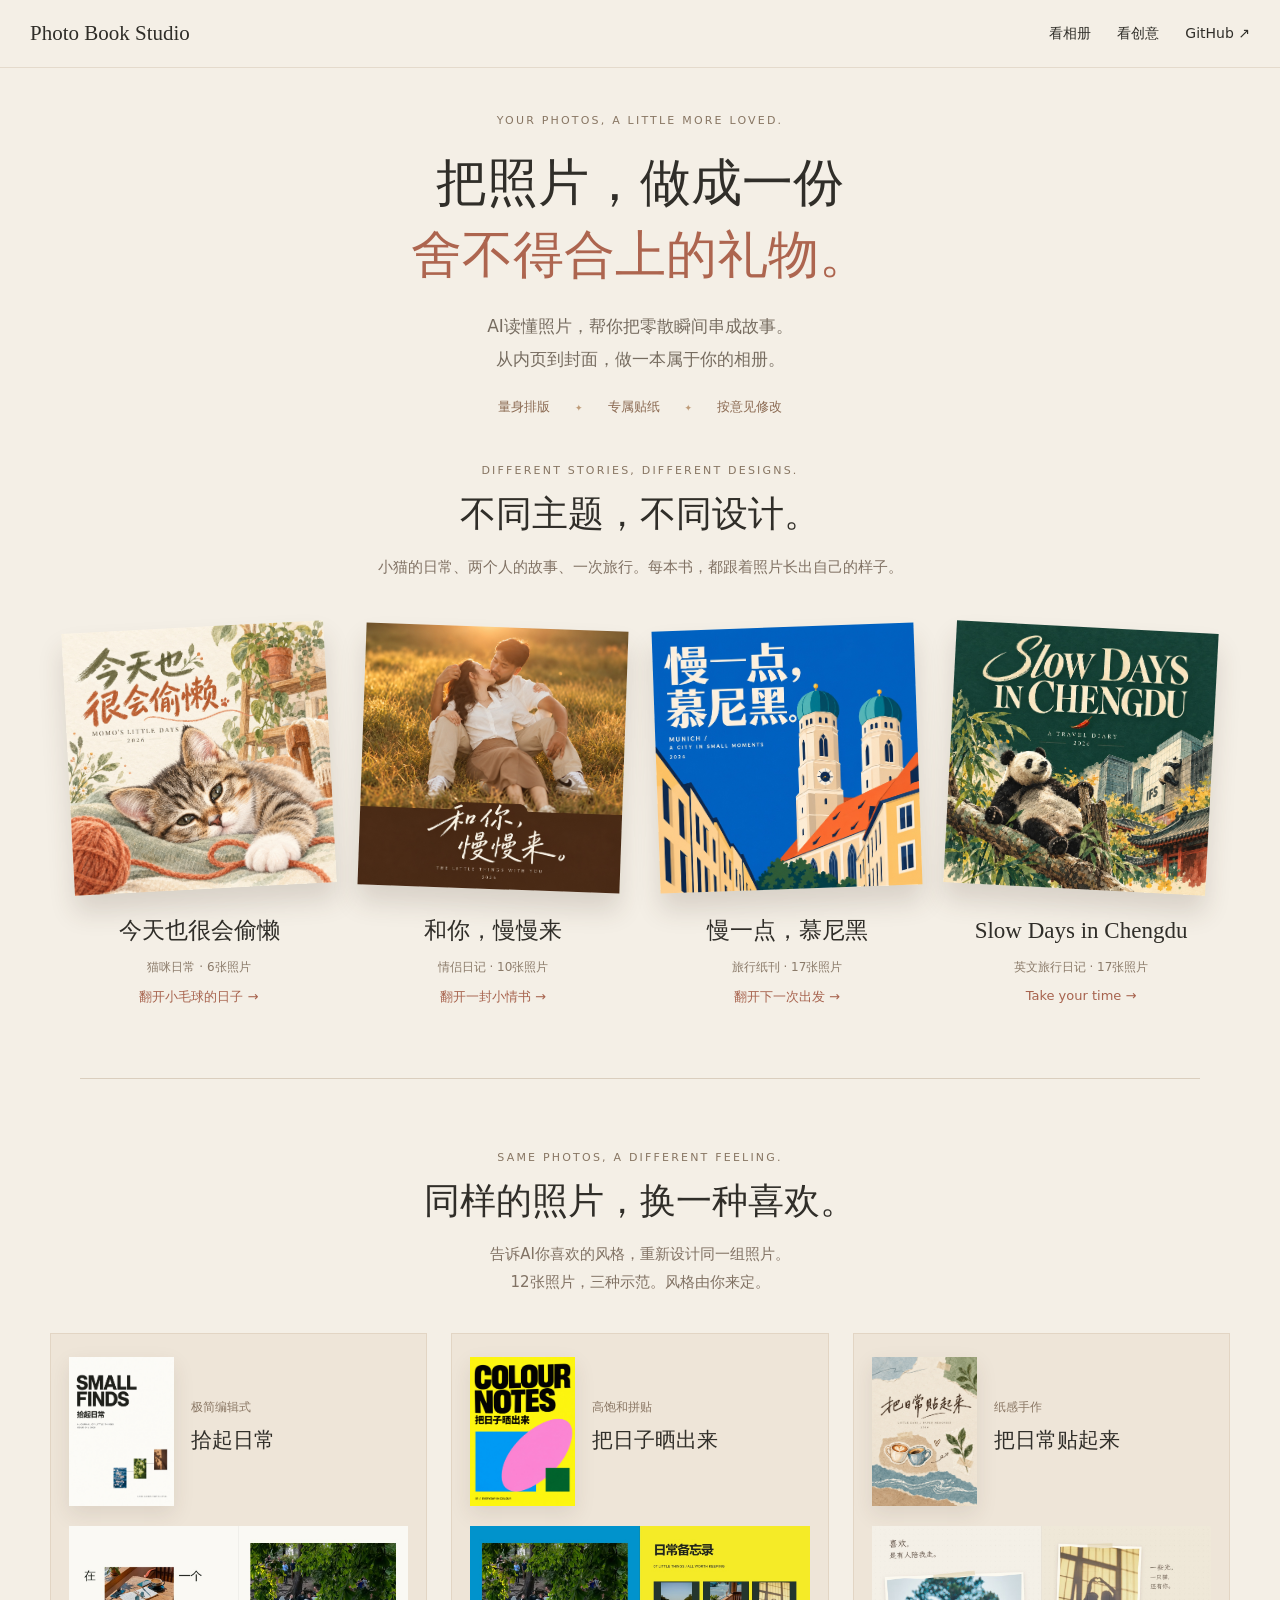
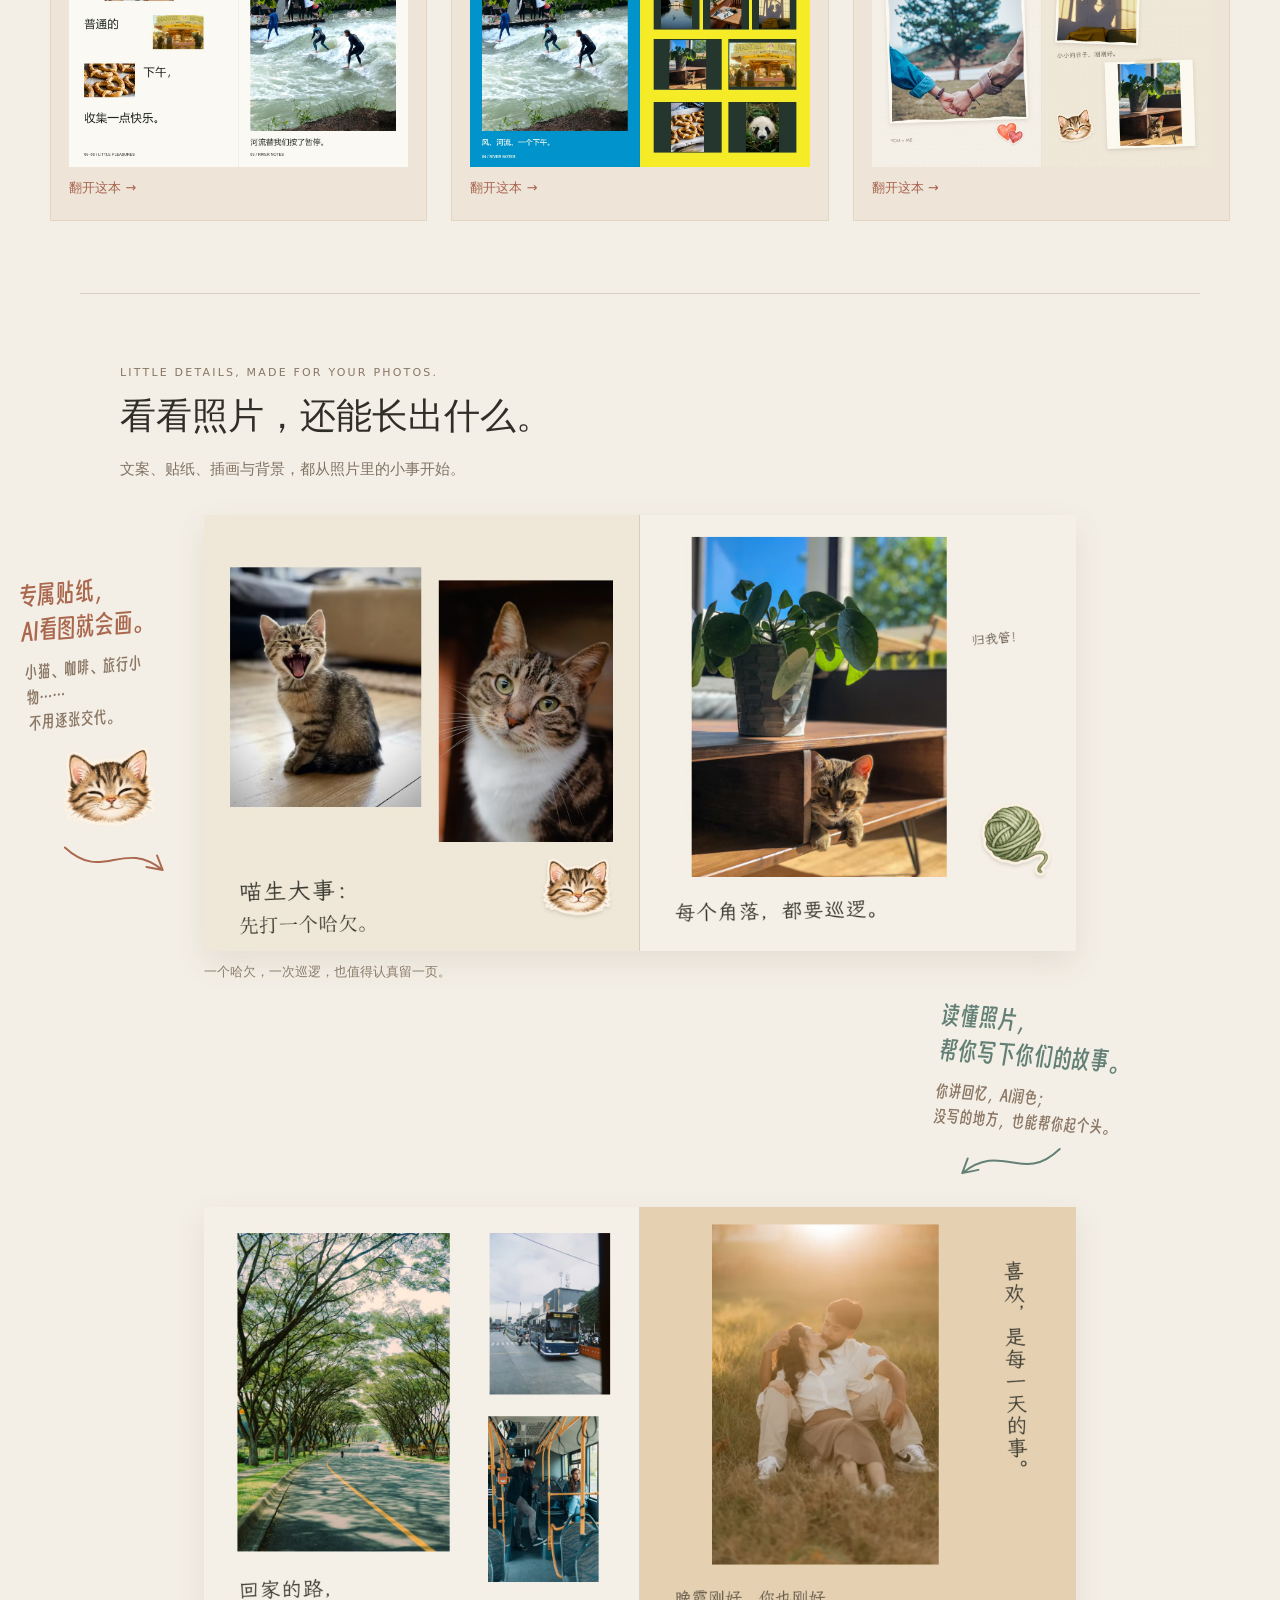
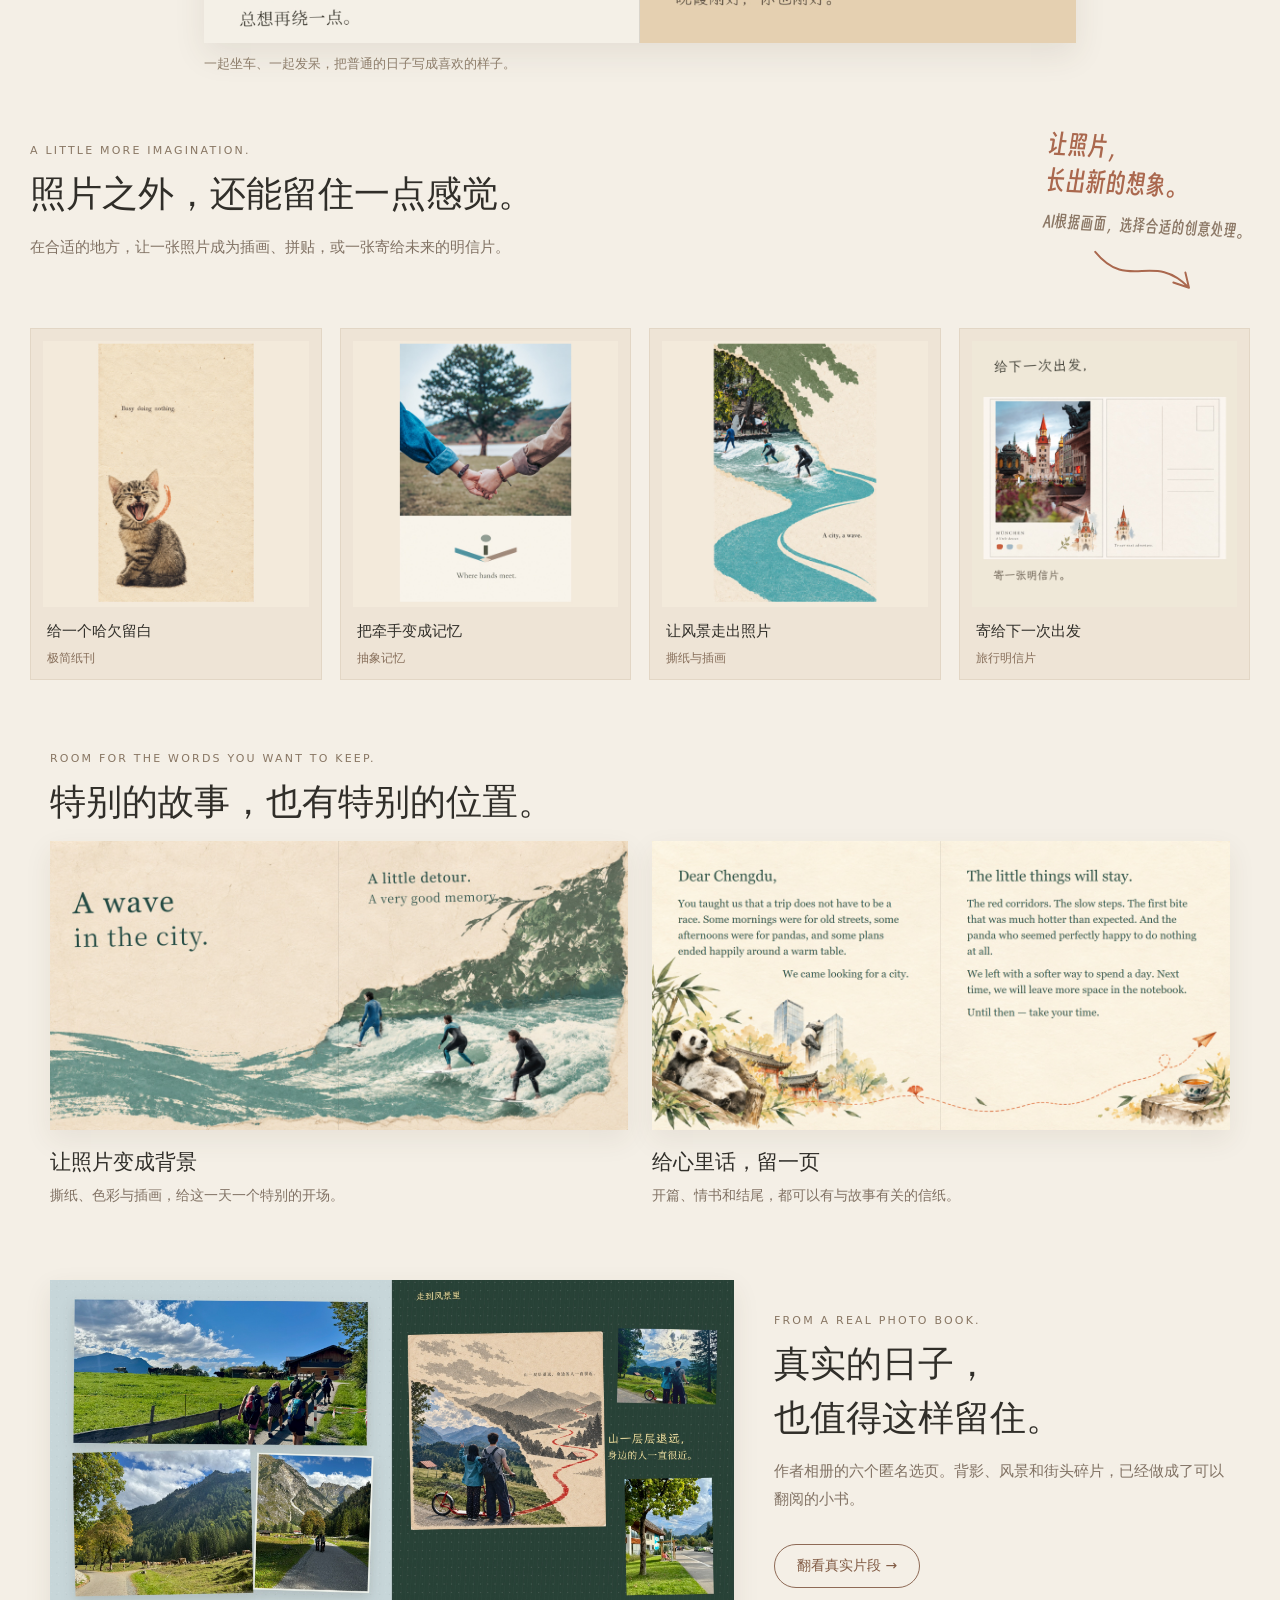
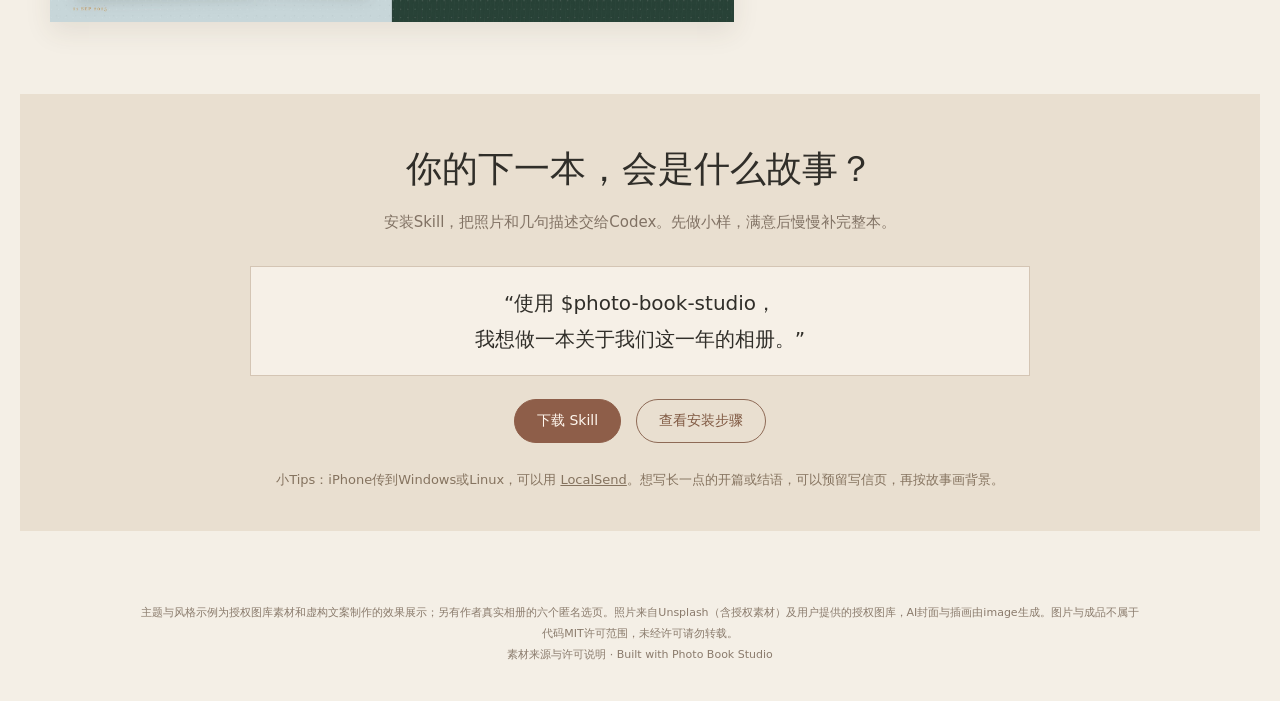
==== commit 9d37e912: "Show three same-photo zines and clarify open-ended photo book design" ====
--- a/docs/index.html
+++ b/docs/index.html
@@ -1,2 +1,20 @@
-<!doctype html><html lang="zh-CN"><head><meta charset="utf-8"><meta name="viewport" content="width=device-width,initial-scale=1"><title>Photo Book Studio · 照片进来，故事成册</title><style>
-*{box-sizing:border-box}html{scroll-behavior:smooth}body{margin:0;color:#302e29;background:#f4efe6;font-family:system-ui,"Microsoft YaHei",sans-serif}a{color:inherit;text-decoration:none}header{max-width:1200px;margin:auto;padding:28px 30px;display:flex;justify-content:space-between;align-items:center;font-size:14px}.brand{font-family:Georgia,serif;font-size:21px;letter-spacing:.025em}.nav{display:flex;gap:26px}.hero{max-width:1180px;margin:auto;padding:30px 28px 0;text-align:center}.eyebrow{font-size:12px;letter-spacing:.22em;color:#887663}.hero h1{font-family:"KaiTi","STKaiti",serif;font-size:clamp(34px,4vw,55px);font-weight:500;line-height:1.45;letter-spacing:.02em;margin:17px 0}.hero h1 em{font-style:normal;color:#ad654f}.hero p{font-size:17px;line-height:1.9;color:#766c60;margin:0}.shelf{display:grid;grid-template-columns:repeat(4,1fr);gap:32px;max-width:1140px;margin:50px auto 0;padding:0 22px 24px}.book{position:relative;transition:transform .3s}.book:hover{transform:translateY(-10px)}.book img{display:block;width:100%;aspect-ratio:1;object-fit:cover;box-shadow:0 20px 28px #47342933;border-radius:1px}.book:nth-child(1) img{transform:rotate(-4deg)}.book:nth-child(2) img{transform:rotate(2deg)}.book:nth-child(3) img{transform:rotate(-2deg)}.book:nth-child(4) img{transform:rotate(3deg)}.book h2{font-family:"KaiTi","STKaiti",serif;font-size:24px;font-weight:500;margin:28px 0 8px}.book small{display:block;color:#8b7b6a;font-size:12px;letter-spacing:.07em}.book .open{display:inline-block;font-size:14px;color:#a7634e;margin-top:12px}.statement{max-width:1080px;margin:36px auto 0;padding:22px 15px;border-top:1px solid #dacebe;border-bottom:1px solid #dacebe;display:flex;justify-content:center;gap:44px;font-size:14px;color:#73695d}.section{max-width:1160px;margin:88px auto;padding:0 28px}.section h2{font-family:"KaiTi","STKaiti",serif;font-weight:500;font-size:34px;line-height:1.5;margin:0 0 12px}.section p{color:#817264;line-height:1.9;margin:0 0 30px}.spread{width:100%;display:block;box-shadow:0 15px 40px #4e3e2b18;margin:24px 0 12px}.caption{font-size:13px;color:#8c7c69}.effects{display:grid;grid-template-columns:repeat(4,1fr);gap:20px}.effect{padding:12px;background:#eee4d6;border:1px solid #e2d6c5}.effect img{width:100%;aspect-ratio:1;object-fit:contain;display:block}.effect h3{font-size:16px;font-weight:500;margin:16px 5px 6px}.effect small{font-family:Georgia,serif;color:#88705c;font-size:12px;margin:0 5px}.start{text-align:center;background:#e9dfd0;padding:45px 20px;border-radius:2px}.start code{display:block;max-width:800px;margin:24px auto;background:#f6f0e7;border:1px solid #d4c5b4;padding:20px;font-family:inherit;font-size:20px;line-height:1.7}.buttons{display:flex;justify-content:center;gap:16px}.button{padding:13px 24px;border:1px solid #8e6a56;border-radius:30px;color:#805a43;font-size:14px}.button.primary{background:#8e5e49;color:#fff7ee;border-color:#8e5e49}footer{max-width:1060px;margin:60px auto 0;padding:0 28px 35px;color:#8a7b6c;font-size:12px;line-height:1.9;text-align:center}a:focus-visible{outline:2px solid #b76b52;outline-offset:5px}@media(max-width:760px){header{padding:22px 20px}.nav{gap:16px;font-size:12px}.shelf{grid-template-columns:repeat(2,1fr);gap:30px 24px;margin-top:35px;padding:0 8px}.book h2{font-size:16px;margin-top:20px}.book small{font-size:10px;letter-spacing:0}.book .open{font-size:12px}.statement{gap:14px;flex-wrap:wrap;font-size:12px}.section{margin:58px auto;padding:0 18px}.effects{grid-template-columns:repeat(2,1fr);gap:12px}.hero{padding:20px 18px 0}.hero p{font-size:14px}.start code{font-size:16px}.buttons{flex-wrap:wrap}}.features{display:grid;grid-template-columns:repeat(3,1fr);gap:12px;max-width:1000px;margin:30px auto 0;text-align:left}.feature{background:#ece2d3;border:1px solid #ded0bd;padding:16px 19px;border-radius:3px}.feature strong{display:block;font-size:16px;font-weight:600;color:#805440;margin-bottom:6px}.feature span{font-size:13px;color:#77695a;line-height:1.7}.features .feature:nth-child(2),.features .feature:nth-child(5){background:#e7e8df}.features .feature:nth-child(3),.features .feature:nth-child(6){background:#ebe0d9}@media(max-width:760px){.features{grid-template-columns:repeat(2,1fr);gap:9px;margin-top:24px}.feature{padding:13px 12px}.feature strong{font-size:14px}.feature span{font-size:12px}}.story-feature{grid-column:1/-1;background:#e3e8dd;border-color:#cbd4bf}.story-feature strong{font-size:18px;color:#516248}.story-feature span{font-size:14px}@media(max-width:760px){.story-feature strong{font-size:16px}.story-feature span{font-size:12px}}.zine-studies{display:grid;grid-template-columns:1fr 1fr;gap:26px}.zine-label{display:flex;gap:20px;align-items:center}.zine-label img{width:100px;height:142px;object-fit:cover;box-shadow:0 8px 22px #47342922}.zine-label h3{font-size:25px;font-weight:500;margin:0 0 12px}.zine-label span{color:#817264;font-size:13px;line-height:1.7}.zine-study .open{color:#a7634e;font-size:14px}@media(max-width:760px){.zine-studies{grid-template-columns:1fr;gap:36px}.zine-label h3{font-size:23px}}</style></head><body><header><a class="brand" href="index.html">Photo Book Studio</a><nav class="nav"><a href="#books">看相册</a><a href="#effects">看创意</a><a href="https://github.com/strivekboy-coder/photo-book-studio">GitHub ↗</a></nav></header><main><section class="hero" id="books"><div class="eyebrow">YOUR PHOTOS, A LITTLE MORE LOVED.</div><h1>把照片，做成一份<br><em>舍不得合上的礼物。</em></h1><p>给喜欢的人，给小猫，也给一段不想忘记的旅程。<br>AI读懂照片，把零散瞬间串成故事。<br>量身设计布局、可爱贴纸与炫酷背景。<br>风格可选，能按意见修改，完成后再画专属封面。</p><div class="features" aria-label="Photo Book Studio 的七个特色"><div class="feature story-feature"><strong>AI读懂照片，把零散瞬间串成故事。</strong><span>结合画面里的细节与你提供的回忆，整理事件、拟写标题和旁白。没写文案的地方，也能帮你起个头。</span></div><div class="feature"><strong>量身设计版式</strong><span>跟着照片和故事安排大小、留白与节奏。</span></div><div class="feature"><strong>可爱贴纸</strong><span>从照片里的小事，画出专属小装饰。</span></div><div class="feature"><strong>撕纸与炫酷背景</strong><span>让风景走出照片，让事件有自己的开场。</span></div><div class="feature"><strong>多种风格选择</strong><span>浪漫、可爱、极简或复古，按你的喜好来。</span></div><div class="feature"><strong>按你的意见修改</strong><span>照片放大、文案重写、裁切和排版都能调。</span></div><div class="feature"><strong>完成后，画专属封面</strong><span>读完整本故事，再为它设计封面。</span></div></div><div class="shelf"><a class="book" href="showcase/cat/index.html"><img src="showcase/cat/cover.jpg" alt="今天也很会偷懒：猫咪相册封面"><h2>今天也很会偷懒</h2><small>猫咪日常 · 6张照片</small><span class="open">翻开小毛球的日子 →</span></a><a class="book" href="showcase/couple/index.html"><img src="showcase/couple/cover.jpg" alt="和你慢慢来：情侣相册封面"><h2>和你，慢慢来</h2><small>情侣日记 · 10张照片</small><span class="open">翻开一封小情书 →</span></a><a class="book" href="showcase/munich/index.html"><img src="showcase/munich/cover.jpg" alt="慢一点慕尼黑：旅行相册封面"><h2>慢一点，慕尼黑</h2><small>旅行纸刊 · 17张照片</small><span class="open">翻开下一次出发 →</span></a><a class="book" href="showcase/chengdu/index.html"><img src="showcase/chengdu/cover.jpg" alt="Slow Days in Chengdu：英文成都旅行日记封面"><h2>Slow Days in Chengdu</h2><small>英文旅行日记 · 17张照片</small><span class="open">Take your time →</span></a></div><div class="statement"><span>选中的照片，都好好放进书里</span><span>文字和排版，跟着故事走</span><span>内页完成，再画专属封面</span></div></section><section class="section" id="zine-studies"><div class="eyebrow">SAME PHOTOS, TWO DESIGN LANGUAGES.</div><h2>同样的照片，两种 zine。</h2><p>极简编辑式用留白与照片比例讲故事；高饱和拼贴用照片条、围边与色块组织日常。每本12张照片，全都好好留住。</p><div class="zine-studies"><a class="zine-study" href="showcase/zine-editorial/"><div class="zine-label"><img src="showcase/zine-editorial/cover.jpg" alt="拾起日常：极简编辑式封面" loading="lazy"><div><h3>拾起日常</h3><span>极简编辑式 · 留白、对齐与安静的小注释</span></div></div><img class="spread" src="showcase/zine-editorial/spread-03.jpg?v=041" alt="极简编辑式 zine 内页" loading="lazy"><span class="open">翻开极简编辑式 →</span></a><a class="zine-study" href="showcase/zine-collage/"><div class="zine-label"><img src="showcase/zine-collage/cover.jpg" alt="把日子晒出来：高饱和拼贴封面" loading="lazy"><div><h3>把日子晒出来</h3><span>高饱和拼贴 · 大色块、异形照片与大胆文字</span></div></div><img class="spread" src="showcase/zine-collage/spread-04.jpg?v=041" alt="高饱和拼贴 zine 内页" loading="lazy"><span class="open">翻开高饱和拼贴 →</span></a></div></section><section class="section"><div class="eyebrow">LITTLE DAYS, BEAUTIFULLY KEPT.</div><h2>有大图，也有小小的日常。</h2><p>留白、竖排、拼贴、旁白和手绘贴纸，让每一段故事有自己的表情。</p><a href="showcase/cat/index.html"><img class="spread" src="showcase/cat/spread-03.jpg" alt="猫咪日常的照片、批注和贴纸排版" loading="lazy"></a><div class="caption">一个哈欠，一次巡逻，也值得认真留一页。</div><a href="showcase/couple/index.html"><img class="spread" src="showcase/couple/spread-04.jpg" alt="情侣日常：回家的路和金色拥抱" loading="lazy"></a><div class="caption">一起坐车、一起发呆，把普通的日子写成喜欢的样子。</div></section><section class="section" id="effects"><div class="eyebrow">FOUR WAYS TO KEEP A FEELING.</div><h2>照片之外，还能留住一点感觉。</h2><p>只在合适的地方，加一页特别的。四种创意路线，已经用在上面的相册里。</p><div class="effects"><a class="effect" href="showcase/cat/index.html?page=1&amp;side=right"><img src="showcase/effects/minimal.jpg" alt="极简纸刊：Busy doing nothing" loading="lazy"><h3>给一个哈欠留白</h3><small>Minimal Zine Poster</small></a><a class="effect" href="showcase/couple/index.html?page=2&amp;side=right"><img src="showcase/effects/editorial.jpg" alt="忠实照片加抽象记忆面板" loading="lazy"><h3>把牵手变成记忆</h3><small>Photo Abstract Editorial</small></a><a class="effect" href="showcase/munich/index.html?page=4&amp;side=right"><img src="showcase/effects/gathered.jpg" alt="冲浪照片和撕纸插画结构" loading="lazy"><h3>让风景走出照片</h3><small>Gathered Scenes</small></a><a class="effect" href="showcase/munich/index.html?page=6&amp;side=right"><img src="showcase/effects/postcard.jpg" alt="照片衍生双面旅行明信片" loading="lazy"><h3>寄给下一次出发</h3><small>Photo to Zine Postcard</small></a></div></section><section class="section"><a href="showcase/munich/index.html"><img class="spread" src="showcase/munich/spread-05.jpg" alt="慕尼黑冲浪原照与撕纸插画相邻展示" loading="lazy"></a><div class="caption">原照留下真实，撕纸和插画把河流接着画下去。</div></section><section class="section"><a href="showcase/chengdu/index.html"><img class="spread" src="showcase/chengdu/spread-04.jpg" alt="成都英文旅行日记：熊猫原照与撕纸插画" loading="lazy"></a><div class="caption">No hurry here. 同一个skill，也能写一本英文旅行日记。</div></section><section class="section"><div class="eyebrow">BACKGROUNDS THAT BELONG TO THE STORY.</div><h2>照片可以变成背景，心里话也有位置。</h2><p>特别的事件，用一页撕纸背景打开。想写长一点，就留一页与故事有关的信纸。</p><a href="showcase/munich/index.html?page=3"><img class="spread" src="showcase/munich/spread-04.jpg" alt="冲浪事件照片变成整页撕纸背景" loading="lazy"></a><a href="showcase/chengdu/index.html?page=7"><img class="spread" src="showcase/chengdu/spread-08.jpg" alt="成都旅行故事背景上的长文结尾" loading="lazy"></a></section><section class="section"><div class="eyebrow">FROM A REAL PHOTO BOOK.</div><h2>真实的日子，也值得这样留住。</h2><p>作者制作相册的六个选页：背影、风景、街头碎片与一封寄回家的信。</p><a href="showcase/real-life/index.html?page=3"><img class="spread" src="showcase/real-life/spread-15.jpg" alt="真实相册第15跨页：阿尔卑斯与撕纸插画" loading="lazy"></a><a href="showcase/real-life/index.html?page=4"><img class="spread" src="showcase/real-life/spread-55.jpg" alt="真实相册第55跨页：威尼斯街头拼贴" loading="lazy"></a><a class="button" href="showcase/real-life/index.html">翻看六个真实片段 →</a></section><section class="section start"><h2>你的下一本，会是什么故事？</h2><p>安装Skill，把照片和几句描述交给Codex。从一个小样开始，慢慢做完整本。</p><code>“使用 $photo-book-studio，<br>我想做一本关于我们这一年的相册。”</code><div class="buttons"><a class="button primary" href="https://github.com/strivekboy-coder/photo-book-studio/releases">下载 Skill</a><a class="button" href="https://github.com/strivekboy-coder/photo-book-studio#开始做你的一本">查看安装步骤</a></div></section><section class="section" style="margin-top:35px;margin-bottom:40px"><p style="font-size:14px">小Tips：iPhone传到Windows或Linux，可以两边安装 <a style="text-decoration:underline" href="https://localsend.org/download">LocalSend</a>，连接同一局域网传照片。想写较长的开篇或结语，告诉模型预留写信页，再按故事画背景。</p></section></main><footer>四本主题示例为授权图库素材与虚构文案制作的效果展示；另有作者真实相册的六个匿名选页。照片来自Unsplash（含授权素材）及用户提供的授权图库，AI插画与封面由image生成，真实选页经作者授权公开。图片与相册成品不属于代码的MIT许可范围，未经许可请勿转载。<br><a href="https://github.com/strivekboy-coder/photo-book-studio/blob/codex/initial-release/examples/README.md">素材来源与许可说明</a> · Built with Photo Book Studio</footer></body></html>+<!doctype html>
+<html lang="zh-CN"><head><meta charset="utf-8"><meta name="viewport" content="width=device-width,initial-scale=1"><title>Photo Book Studio · 照片进来，故事成册</title><meta name="description" content="AI读懂照片，量身设计相册、文案、专属贴纸与封面。同样的照片，也能有不同的风格。"><style>
+@font-face{font-family:Notes;src:url('assets/SmileySans-Oblique.woff2') format('woff2');font-display:swap}
+*{box-sizing:border-box}html{scroll-behavior:smooth;scroll-padding-top:0}body{margin:0;background:#f4efe6;color:#302e29;font-family:system-ui,'Microsoft YaHei',sans-serif}a{color:inherit;text-decoration:none}img{max-width:100%}section[id]{scroll-margin-top:92px}.header-wrap{position:sticky;top:0;z-index:30;background:#f4efe6ee;backdrop-filter:blur(12px);border-bottom:1px solid #e4dacc}header{max-width:1280px;margin:auto;padding:21px 30px;display:flex;justify-content:space-between;align-items:center}.brand{font:21px Georgia,serif}.nav{display:flex;gap:26px;font-size:14px}.nav a:hover{color:#ad654f}.hero{max-width:1050px;margin:auto;padding:46px 24px 14px;text-align:center}.eyebrow{font-size:11px;letter-spacing:.2em;color:#887663;text-transform:uppercase}.hero h1{font-family:'KaiTi','STKaiti',serif;font-size:clamp(35px,4vw,56px);font-weight:500;line-height:1.4;margin:20px 0}.hero em{font-style:normal;color:#ad654f}.hero p{font-size:17px;line-height:1.9;color:#766c60;margin:0}.promises{display:flex;gap:25px;justify-content:center;margin:23px 0 0;font-size:13px;color:#8b6a52}.promises span+span:before{content:'✦';margin-right:25px;font-size:9px;color:#be9b78}.section{max-width:1240px;margin:72px auto;padding:0 30px}.section h2{font-family:'KaiTi','STKaiti',serif;font-size:36px;font-weight:500;line-height:1.5;text-wrap:balance;margin:10px 0 12px}.intro{color:#817264;font-size:15px;line-height:1.9;margin:0 0 30px}.books{text-align:center;margin-top:34px}.shelf{display:grid;grid-template-columns:repeat(4,1fr);gap:32px;padding:16px 18px 0}.book{transition:transform .25s}.book:hover{transform:translateY(-7px)}.book img{display:block;width:100%;aspect-ratio:1;object-fit:cover;box-shadow:0 17px 26px #47342928}.book:nth-child(1) img{transform:rotate(-3deg)}.book:nth-child(2) img{transform:rotate(2deg)}.book:nth-child(3) img{transform:rotate(-2deg)}.book:nth-child(4) img{transform:rotate(3deg)}.book h2{font-size:23px;margin:25px 0 7px}.book small{font-size:12px;color:#8b7b6a}.open{display:block;font-size:13px;color:#a7634e;margin-top:12px}.divider{height:1px;background:#dacebe;max-width:1120px;margin:65px auto}.zine-section{text-align:center}.zine-grid{display:grid;grid-template-columns:repeat(3,1fr);gap:24px;margin-top:36px}.zine-card{padding:23px 18px;background:#eee5d8;text-align:left;border:1px solid #e2d5c4}.zine-cover{display:block;width:105px;height:149px;object-fit:cover;float:left;margin:0 17px 20px 0;box-shadow:0 8px 20px #4734291a}.zine-name{min-height:149px;display:flex;flex-direction:column;justify-content:center}.zine-name span{font-size:12px;color:#8b7865}.zine-name h3{font-size:21px;font-weight:500;margin:10px 0}.zine-preview{clear:both;display:block;width:100%;aspect-ratio:1.40952;object-fit:contain;background:#f7f2e9}.zine-caption{max-width:700px;margin:0 auto 18px}.creativity{max-width:1360px}.section-heading{max-width:1040px;margin:auto}.work{display:grid;grid-template-columns:150px minmax(0,1fr) 150px;gap:24px;align-items:center;margin-top:32px}.work-image img{display:block;width:100%;box-shadow:0 12px 30px #4e3e2b18}.annotation{font-family:Notes,'KaiTi',serif;font-size:24px;line-height:1.45;color:#aa684e;transform:rotate(-5deg);position:relative}.annotation small{display:block;font-family:inherit;font-size:16px;line-height:1.6;margin-top:10px;color:#8b7765}.annotation .cat-sticker{display:block;width:95px;height:auto;margin:14px auto 0;transform:rotate(8deg)}.note-arrow{display:block;width:115px;height:60px;margin:5px auto 0}.story-note{max-width:270px;margin:27px 45px 8px auto;transform:rotate(4deg);color:#638076}.story-note .note-arrow{transform:scaleX(-1);margin:0 0 0 20px}.work.story{margin-top:0}.work-caption{grid-column:2;font-size:13px;color:#8c7c69;margin-top:-12px}.effects-heading{display:flex;align-items:center;justify-content:space-between;gap:30px;margin-top:58px}.effects-heading .annotation{max-width:275px;font-size:25px;transform:rotate(3deg)}.effects{display:grid;grid-template-columns:repeat(4,1fr);gap:18px;margin-top:24px}.effect{background:#eee4d6;padding:12px;border:1px solid #e2d6c5}.effect img{display:block;width:100%;aspect-ratio:1;object-fit:contain}.effect h3{font-size:15px;font-weight:500;margin:15px 4px 6px}.effect span{font-size:12px;color:#88705c;margin:0 4px}.extra-grid{display:grid;grid-template-columns:1fr 1fr;gap:24px}.extra img{width:100%;display:block;box-shadow:0 10px 26px #4e3e2b14}.extra h3{font-size:21px;font-weight:500;margin:18px 0 7px}.extra p{color:#817264;font-size:14px;line-height:1.8;margin:0}.real-grid{display:grid;grid-template-columns:1.5fr 1fr;gap:40px;align-items:center}.real-grid img{display:block;width:100%;box-shadow:0 10px 25px #4e3e2b18}.button{display:inline-block;padding:12px 22px;border:1px solid #8e6a56;border-radius:30px;font-size:14px;color:#805a43}.primary{background:#8e5e49;color:#fff7ee;border-color:#8e5e49}.start{text-align:center;background:#e9dfd0;padding:38px 25px}.start code{display:block;font-family:inherit;font-size:20px;line-height:1.8;max-width:780px;margin:23px auto;padding:18px;background:#f6f0e7;border:1px solid #d4c5b4}.buttons{display:flex;justify-content:center;gap:15px}.tips{font-size:13px;color:#85735f;line-height:1.9;margin:25px auto 0;max-width:740px}.tips a{text-decoration:underline}footer{max-width:1050px;margin:40px auto 0;padding:0 25px 35px;font-size:11px;color:#8a7b6c;line-height:1.9;text-align:center}a:focus-visible{outline:2px solid #b76b52;outline-offset:5px}
+@media(max-width:950px){.work{grid-template-columns:120px minmax(0,1fr) 35px;gap:16px}.annotation{font-size:20px}.annotation small{font-size:14px}.story-note{margin-right:20px}.zine-grid{gap:12px}.zine-card{padding:18px 12px}.zine-cover{width:80px;height:114px;margin-right:12px}.zine-name{min-height:114px}.zine-name h3{font-size:18px}.effects-heading .annotation{font-size:21px}}
+@media(max-width:700px){html{scroll-padding-top:0}section[id]{scroll-margin-top:76px}header{padding:18px}.brand{font-size:18px}.nav{gap:14px;font-size:12px}.hero{padding:35px 18px 8px}.hero h1{font-size:35px}.hero p{font-size:14px}.promises{gap:12px;font-size:11px}.promises span+span:before{margin-right:12px}.section{padding:0 18px;margin:48px auto}.section h2{font-size:28px}.intro{font-size:13px;margin-bottom:22px}.books{margin-top:26px}.shelf{grid-template-columns:1fr 1fr;gap:30px 22px;padding:12px 7px 0}.book h2{font-size:17px;margin-top:20px}.book small{font-size:10px}.book .open{font-size:12px}.divider{margin:45px 18px}.zine-grid{grid-template-columns:1fr;gap:20px}.zine-card{padding:18px}.zine-cover{width:82px;height:116px}.zine-name{min-height:116px}.zine-preview{margin-top:8px}.zine-name h3{font-size:23px}.work{display:block;margin-top:20px}.annotation{font-size:23px;max-width:280px;transform:rotate(-3deg);margin:0 0 18px 8px}.annotation small{font-size:15px}.annotation .cat-sticker{position:absolute;width:67px;right:0;top:8px;margin:0}.annotation .note-arrow{width:90px;height:40px;margin:0 0 0 45px;transform:rotate(20deg)}.annotation.cat-note{padding-right:75px;max-width:330px}.story-note{margin:24px 5px 8px auto;max-width:230px;transform:rotate(3deg)}.story-note .note-arrow{transform:scaleX(-1);margin-left:10px}.work-caption{font-size:12px;margin:12px 0 0}.effects-heading{display:block;margin-top:36px}.effects-heading .annotation{margin:15px 0 18px auto;max-width:260px}.effects{grid-template-columns:1fr 1fr;gap:12px}.effect h3{font-size:14px}.effect span{font-size:11px}.extra-grid{grid-template-columns:1fr;gap:30px}.real-grid{grid-template-columns:1fr;gap:22px}.real-grid .intro{margin-bottom:20px}.start{padding:30px 18px}.start code{font-size:16px}.buttons{flex-wrap:wrap}.tips{font-size:12px}footer{font-size:10px}.spacer{display:none}}
+@media(prefers-reduced-motion:reduce){html{scroll-behavior:auto}.book{transition:none}}
+</style></head><body><div class="header-wrap"><header><a class="brand" href="#top">Photo Book Studio</a><nav class="nav" aria-label="主导航"><a href="#books">看相册</a><a href="#creativity">看创意</a><a href="https://github.com/strivekboy-coder/photo-book-studio">GitHub ↗</a></nav></header></div><main id="top">
+<section class="hero"><div class="eyebrow">YOUR PHOTOS, A LITTLE MORE LOVED.</div><h1>把照片，做成一份<br><em>舍不得合上的礼物。</em></h1><p>AI读懂照片，帮你把零散瞬间串成故事。<br>从内页到封面，做一本属于你的相册。</p><div class="promises"><span>量身排版</span><span>专属贴纸</span><span>按意见修改</span></div></section>
+<section class="section books" id="books"><div class="eyebrow">DIFFERENT STORIES, DIFFERENT DESIGNS.</div><h2>不同主题，不同设计。</h2><p class="intro">小猫的日常、两个人的故事、一次旅行。每本书，都跟着照片长出自己的样子。</p><div class="shelf"><a class="book" href="showcase/cat/index.html"><img src="showcase/cat/cover.jpg" alt="今天也很会偷懒：猫咪相册封面"><h2>今天也很会偷懒</h2><small>猫咪日常 · 6张照片</small><span class="open">翻开小毛球的日子 →</span></a><a class="book" href="showcase/couple/index.html"><img src="showcase/couple/cover.jpg" alt="和你慢慢来：情侣相册封面"><h2>和你，慢慢来</h2><small>情侣日记 · 10张照片</small><span class="open">翻开一封小情书 →</span></a><a class="book" href="showcase/munich/index.html"><img src="showcase/munich/cover.jpg" alt="慢一点慕尼黑：旅行相册封面"><h2>慢一点，慕尼黑</h2><small>旅行纸刊 · 17张照片</small><span class="open">翻开下一次出发 →</span></a><a class="book" href="showcase/chengdu/index.html"><img src="showcase/chengdu/cover.jpg" alt="Slow Days in Chengdu：英文成都旅行日记封面"><h2>Slow Days in Chengdu</h2><small>英文旅行日记 · 17张照片</small><span class="open">Take your time →</span></a></div></section><div class="divider"></div>
+<section class="section zine-section" id="zine-studies"><div class="eyebrow">SAME PHOTOS, A DIFFERENT FEELING.</div><h2>同样的照片，换一种喜欢。</h2><p class="intro zine-caption">告诉AI你喜欢的风格，重新设计同一组照片。<br>12张照片，三种示范。风格由你来定。</p><div class="zine-grid"><a class="zine-card" href="showcase/zine-editorial/"><img class="zine-cover" src="showcase/zine-editorial/cover.jpg" alt="拾起日常封面" loading="lazy"><div class="zine-name"><span>极简编辑式</span><h3>拾起日常</h3></div><img class="zine-preview" src="showcase/zine-editorial/spread-03.jpg?v=050" alt="极简编辑式内页" loading="lazy"><span class="open">翻开这本 →</span></a><a class="zine-card" href="showcase/zine-collage/"><img class="zine-cover" src="showcase/zine-collage/cover.jpg" alt="把日子晒出来封面" loading="lazy"><div class="zine-name"><span>高饱和拼贴</span><h3>把日子晒出来</h3></div><img class="zine-preview" src="showcase/zine-collage/spread-04.jpg?v=050" alt="高饱和拼贴内页" loading="lazy"><span class="open">翻开这本 →</span></a><a class="zine-card" href="showcase/zine-handmade/"><img class="zine-cover" src="showcase/zine-handmade/cover.jpg" alt="把日常贴起来封面" loading="lazy"><div class="zine-name"><span>纸感手作</span><h3>把日常贴起来</h3></div><img class="zine-preview" src="showcase/zine-handmade/spread-04.jpg?v=050" alt="纸感手作内页" loading="lazy"><span class="open">翻开这本 →</span></a></div></section><div class="divider"></div>
+<section class="section creativity" id="creativity"><div class="section-heading"><div class="eyebrow">LITTLE DETAILS, MADE FOR YOUR PHOTOS.</div><h2>看看照片，还能长出什么。</h2><p class="intro">文案、贴纸、插画与背景，都从照片里的小事开始。</p></div>
+<div class="work"><aside class="annotation cat-note">专属贴纸，<br>AI看图就会画。<small>小猫、咖啡、旅行小物……<br>不用逐张交代。</small><img class="cat-sticker" src="assets/cat-note.png" alt="从猫咪照片衍生的可爱贴纸"><svg class="note-arrow" viewBox="0 0 130 64" aria-hidden="true"><path d="M8 10 C48 54 73 5 116 45 M98 40 L116 45 L111 28" fill="none" stroke="currentColor" stroke-width="2.2" stroke-linecap="round" stroke-linejoin="round"/></svg></aside><a class="work-image" href="showcase/cat/?page=2"><img src="showcase/cat/spread-03.jpg" alt="喵生大事：猫咪照片与专属手绘贴纸" loading="lazy"></a><div class="spacer"></div><div class="work-caption">一个哈欠，一次巡逻，也值得认真留一页。</div></div>
+<aside class="annotation story-note">读懂照片，<br>帮你写下你们的故事。<small>你讲回忆，AI润色；<br>没写的地方，也能帮你起个头。</small><svg class="note-arrow" viewBox="0 0 130 64" aria-hidden="true"><path d="M8 10 C48 54 73 5 116 45 M98 40 L116 45 L111 28" fill="none" stroke="currentColor" stroke-width="2.2" stroke-linecap="round" stroke-linejoin="round"/></svg></aside><div class="work story"><div class="spacer"></div><a class="work-image" href="showcase/couple/?page=3"><img src="showcase/couple/spread-04.jpg" alt="情侣日常：把回家的路写成一段故事" loading="lazy"></a><div class="spacer"></div><div class="work-caption">一起坐车、一起发呆，把普通的日子写成喜欢的样子。</div></div>
+<div class="effects-heading" id="effects"><div><div class="eyebrow">A LITTLE MORE IMAGINATION.</div><h2>照片之外，还能留住一点感觉。</h2><p class="intro">在合适的地方，让一张照片成为插画、拼贴，或一张寄给未来的明信片。</p></div><aside class="annotation">让照片，<br>长出新的想象。<small>AI根据画面，选择合适的创意处理。</small><svg class="note-arrow" viewBox="0 0 130 64" aria-hidden="true"><path d="M8 10 C48 54 73 5 116 45 M98 40 L116 45 L111 28" fill="none" stroke="currentColor" stroke-width="2.2" stroke-linecap="round" stroke-linejoin="round"/></svg></aside></div>
+<div class="effects"><a class="effect" href="showcase/cat/?page=1&amp;side=right"><img src="showcase/effects/minimal.jpg" alt="极简纸刊处理" loading="lazy"><h3>给一个哈欠留白</h3><span>极简纸刊</span></a><a class="effect" href="showcase/couple/?page=2&amp;side=right"><img src="showcase/effects/editorial.jpg" alt="照片与抽象记忆面板" loading="lazy"><h3>把牵手变成记忆</h3><span>抽象记忆</span></a><a class="effect" href="showcase/munich/?page=4&amp;side=right"><img src="showcase/effects/gathered.jpg" alt="照片与撕纸插画相接" loading="lazy"><h3>让风景走出照片</h3><span>撕纸与插画</span></a><a class="effect" href="showcase/munich/?page=6&amp;side=right"><img src="showcase/effects/postcard.jpg" alt="照片衍生旅行明信片" loading="lazy"><h3>寄给下一次出发</h3><span>旅行明信片</span></a></div></section>
+<section class="section"><div class="eyebrow">ROOM FOR THE WORDS YOU WANT TO KEEP.</div><h2>特别的故事，也有特别的位置。</h2><div class="extra-grid"><a class="extra" href="showcase/munich/?page=3"><img src="showcase/munich/spread-04.jpg" alt="照片衍生事件背景" loading="lazy"><h3>让照片变成背景</h3><p>撕纸、色彩与插画，给这一天一个特别的开场。</p></a><a class="extra" href="showcase/chengdu/?page=7"><img src="showcase/chengdu/spread-08.jpg" alt="故事背景与写信页" loading="lazy"><h3>给心里话，留一页</h3><p>开篇、情书和结尾，都可以有与故事有关的信纸。</p></a></div></section>
+<section class="section"><div class="real-grid"><a href="showcase/real-life/?page=3"><img src="showcase/real-life/spread-15.jpg" alt="作者真实相册的徒步与撕纸插画选页" loading="lazy"></a><div><div class="eyebrow">FROM A REAL PHOTO BOOK.</div><h2>真实的日子，<br>也值得这样留住。</h2><p class="intro">作者相册的六个匿名选页。背影、风景和街头碎片，已经做成了可以翻阅的小书。</p><a class="button" href="showcase/real-life/">翻看真实片段 →</a></div></div></section>
+<section class="section start" id="start"><h2>你的下一本，会是什么故事？</h2><p class="intro">安装Skill，把照片和几句描述交给Codex。先做小样，满意后慢慢补完整本。</p><code>“使用 $photo-book-studio，<br>我想做一本关于我们这一年的相册。”</code><div class="buttons"><a class="button primary" href="https://github.com/strivekboy-coder/photo-book-studio/releases">下载 Skill</a><a class="button" href="https://github.com/strivekboy-coder/photo-book-studio#开始做你的一本">查看安装步骤</a></div><p class="tips">小Tips：iPhone传到Windows或Linux，可以用 <a href="https://localsend.org/download">LocalSend</a>。想写长一点的开篇或结语，可以预留写信页，再按故事画背景。</p></section>
+</main><footer>主题与风格示例为授权图库素材和虚构文案制作的效果展示；另有作者真实相册的六个匿名选页。照片来自Unsplash（含授权素材）及用户提供的授权图库，AI封面与插画由image生成。图片与成品不属于代码MIT许可范围，未经许可请勿转载。<br><a href="https://github.com/strivekboy-coder/photo-book-studio/blob/codex/initial-release/examples/README.md">素材来源与许可说明</a> · Built with Photo Book Studio</footer></body></html>
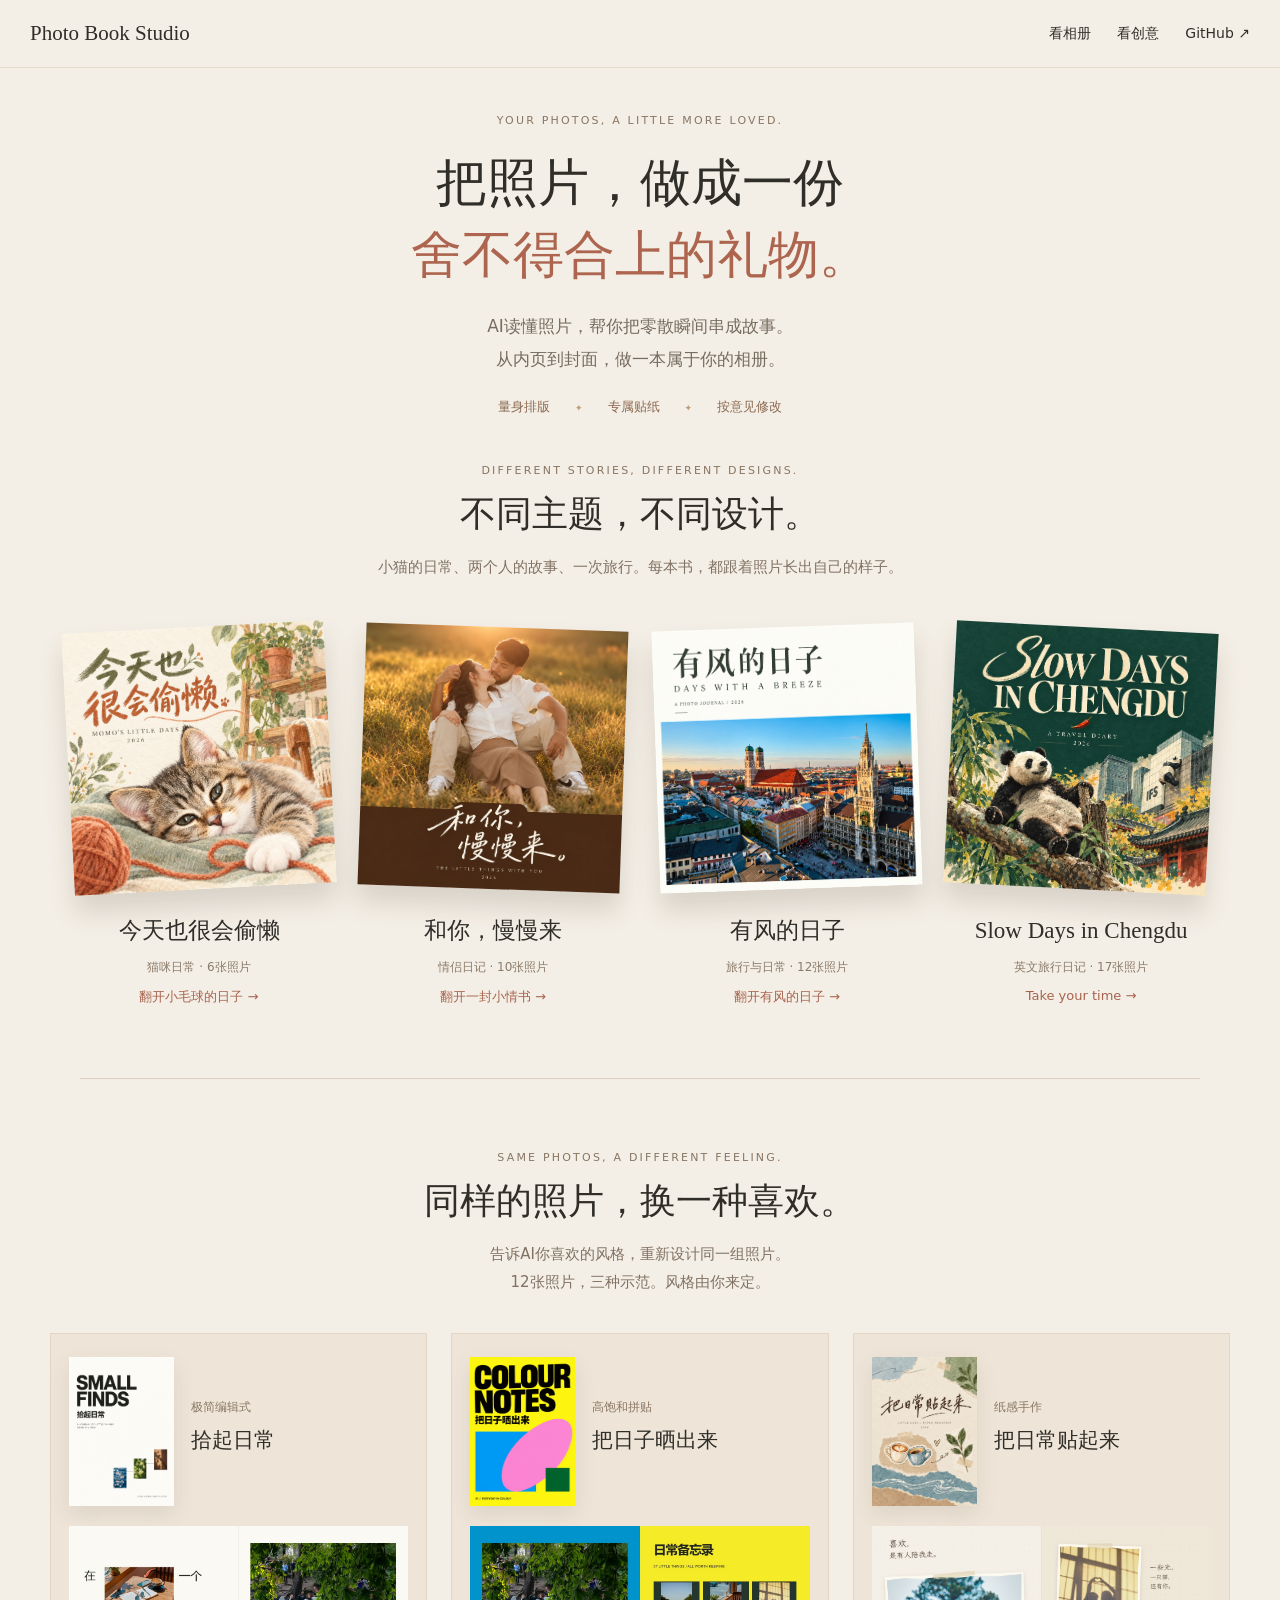
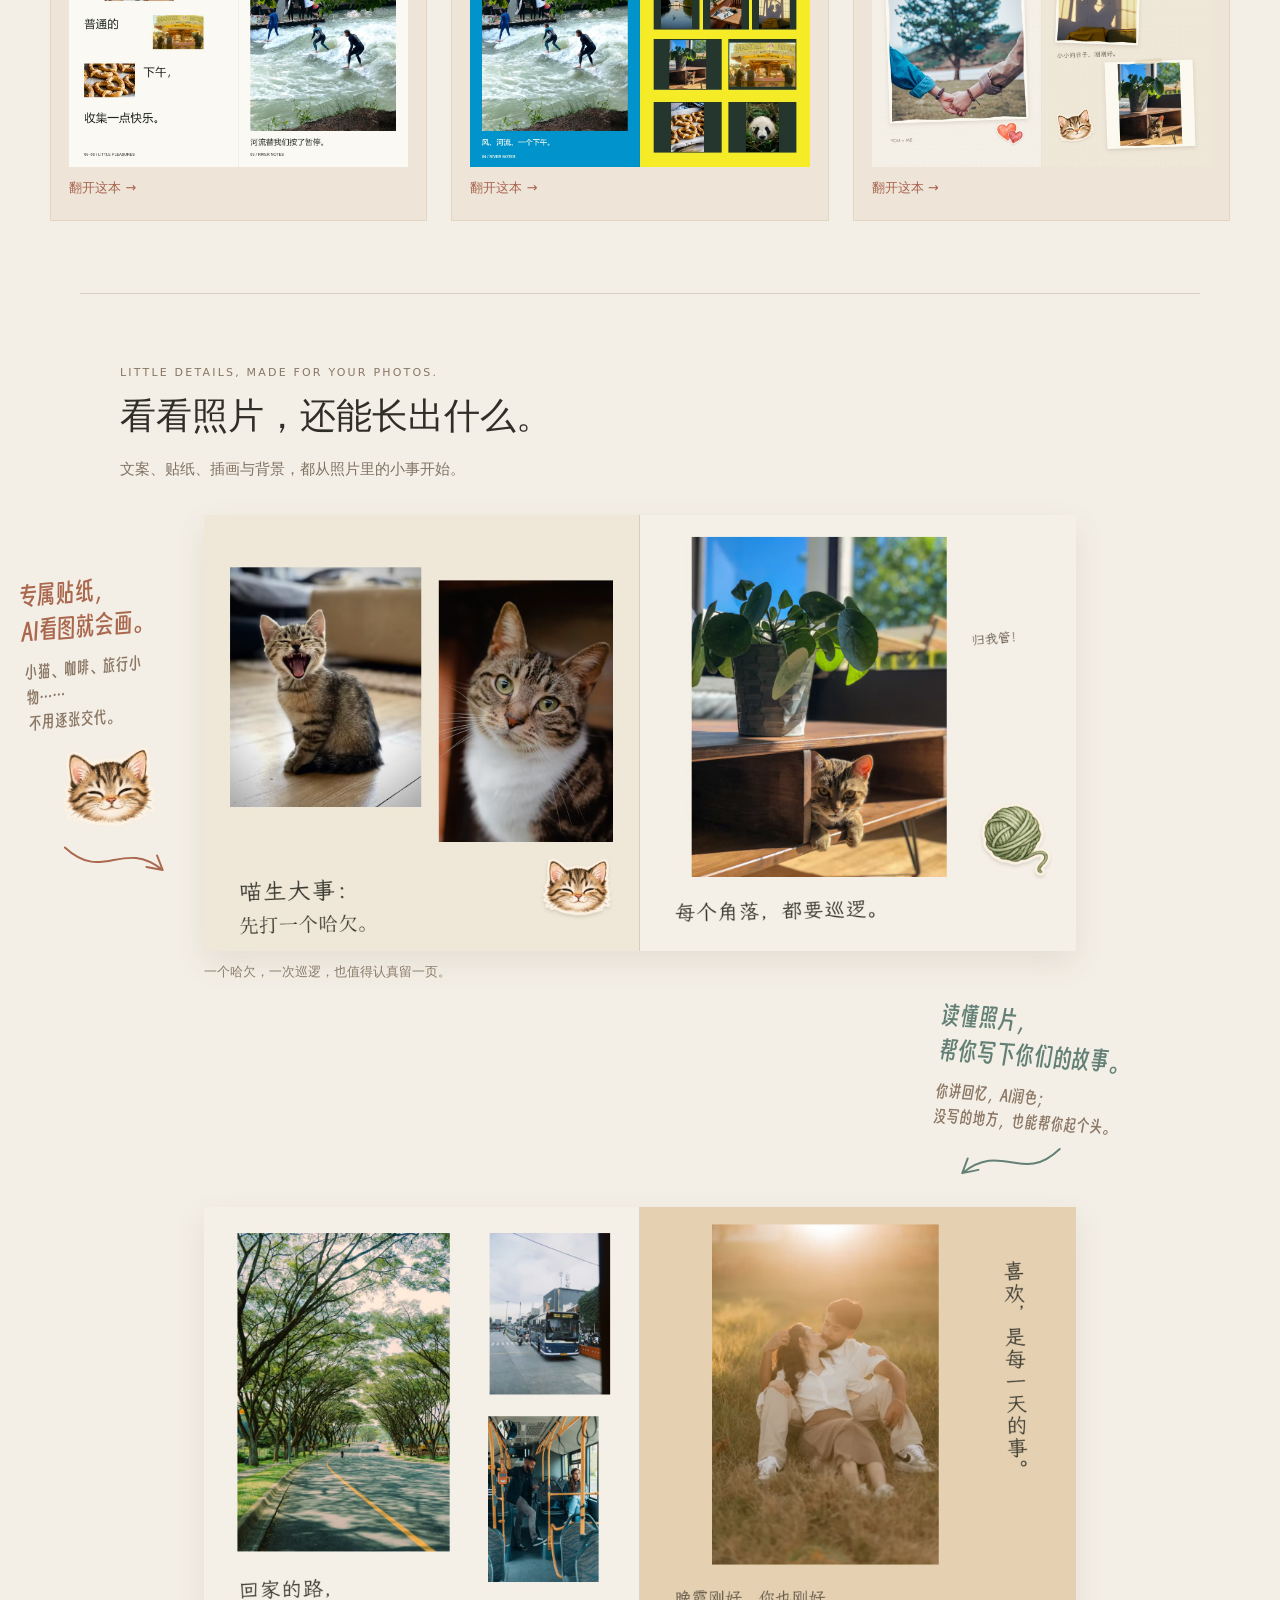
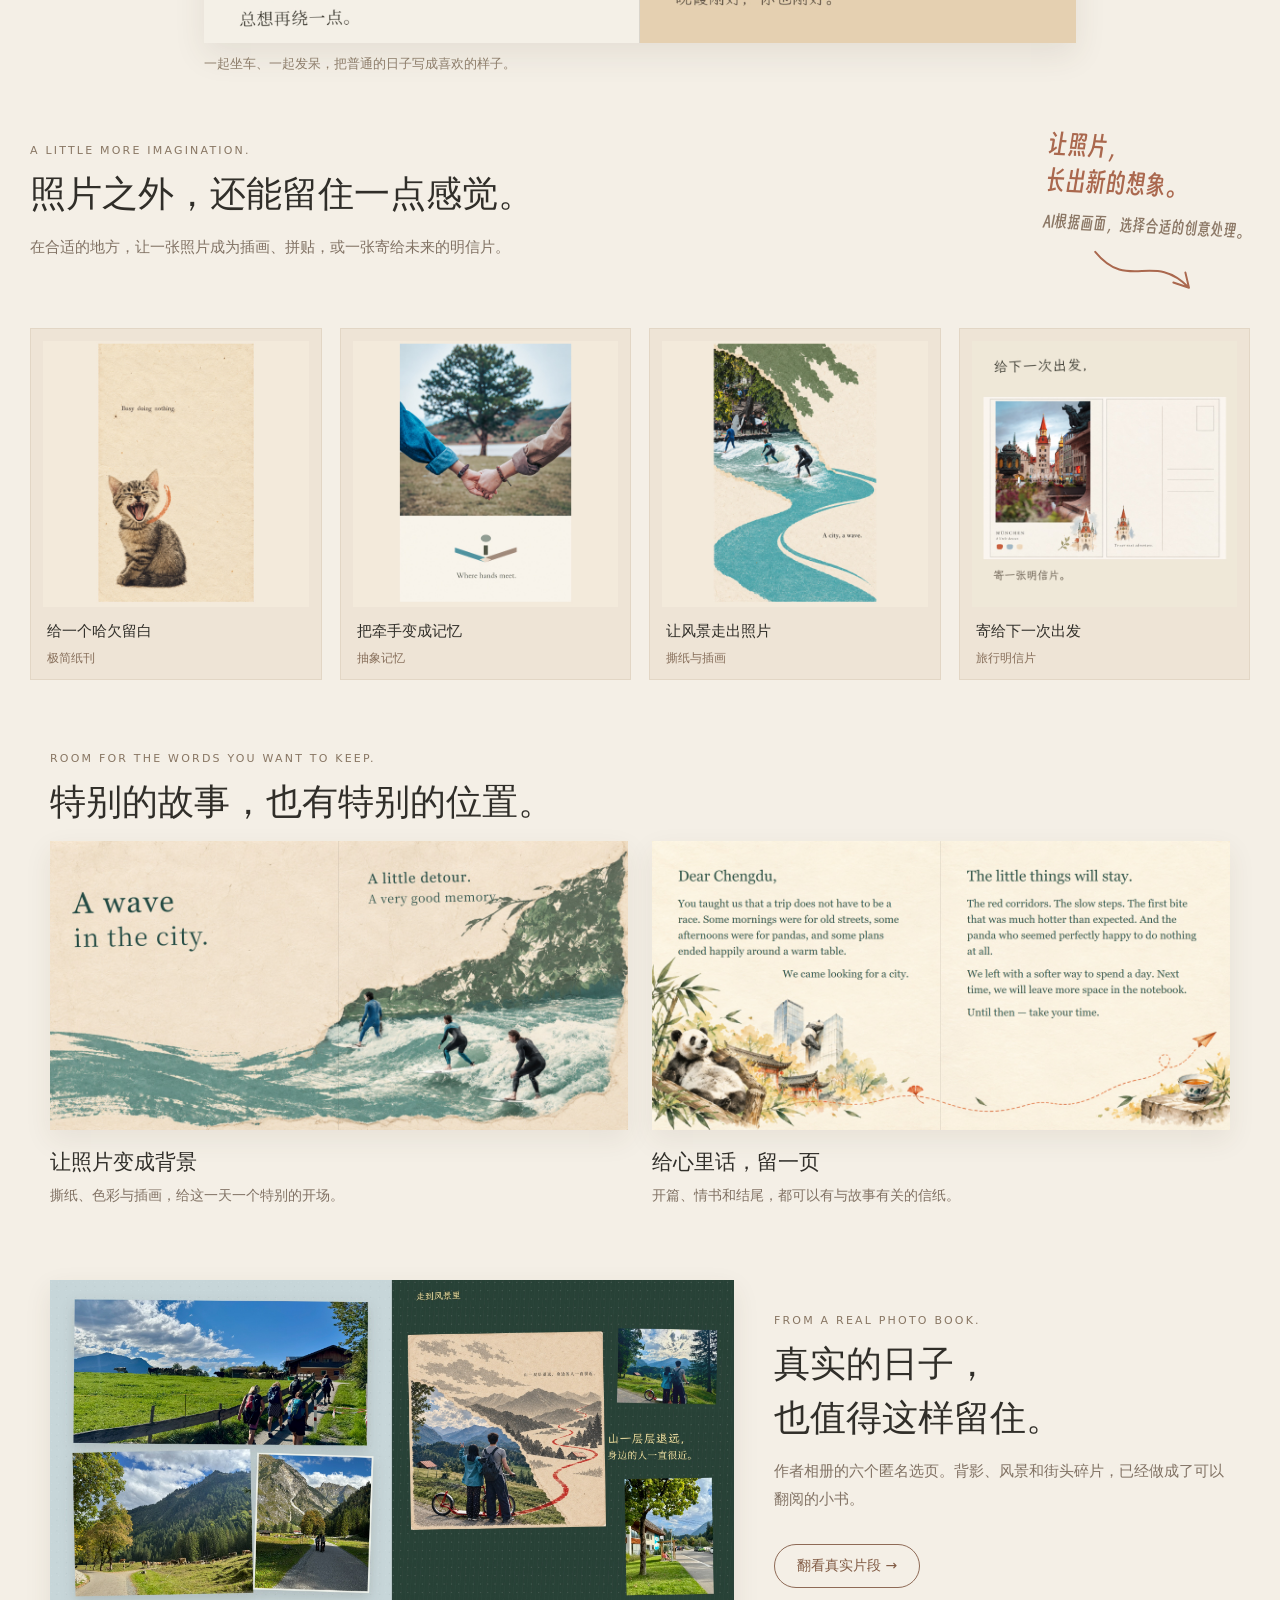
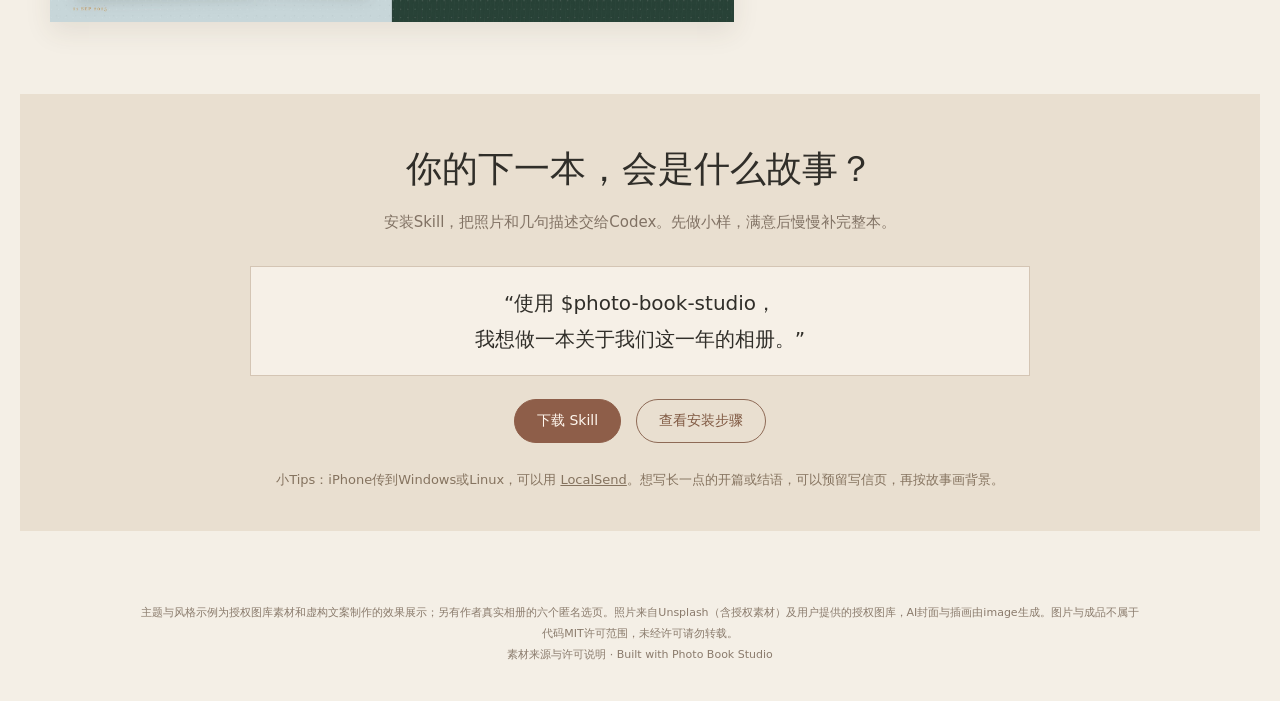
==== commit 9344974e: "Learn photographic narrative layouts from reviewed source-fit examples" ====
--- a/docs/index.html
+++ b/docs/index.html
@@ -7,7 +7,7 @@
 @media(prefers-reduced-motion:reduce){html{scroll-behavior:auto}.book{transition:none}}
 </style></head><body><div class="header-wrap"><header><a class="brand" href="#top">Photo Book Studio</a><nav class="nav" aria-label="主导航"><a href="#books">看相册</a><a href="#creativity">看创意</a><a href="https://github.com/strivekboy-coder/photo-book-studio">GitHub ↗</a></nav></header></div><main id="top">
 <section class="hero"><div class="eyebrow">YOUR PHOTOS, A LITTLE MORE LOVED.</div><h1>把照片，做成一份<br><em>舍不得合上的礼物。</em></h1><p>AI读懂照片，帮你把零散瞬间串成故事。<br>从内页到封面，做一本属于你的相册。</p><div class="promises"><span>量身排版</span><span>专属贴纸</span><span>按意见修改</span></div></section>
-<section class="section books" id="books"><div class="eyebrow">DIFFERENT STORIES, DIFFERENT DESIGNS.</div><h2>不同主题，不同设计。</h2><p class="intro">小猫的日常、两个人的故事、一次旅行。每本书，都跟着照片长出自己的样子。</p><div class="shelf"><a class="book" href="showcase/cat/index.html"><img src="showcase/cat/cover.jpg" alt="今天也很会偷懒：猫咪相册封面"><h2>今天也很会偷懒</h2><small>猫咪日常 · 6张照片</small><span class="open">翻开小毛球的日子 →</span></a><a class="book" href="showcase/couple/index.html"><img src="showcase/couple/cover.jpg" alt="和你慢慢来：情侣相册封面"><h2>和你，慢慢来</h2><small>情侣日记 · 10张照片</small><span class="open">翻开一封小情书 →</span></a><a class="book" href="showcase/munich/index.html"><img src="showcase/munich/cover.jpg" alt="慢一点慕尼黑：旅行相册封面"><h2>慢一点，慕尼黑</h2><small>旅行纸刊 · 17张照片</small><span class="open">翻开下一次出发 →</span></a><a class="book" href="showcase/chengdu/index.html"><img src="showcase/chengdu/cover.jpg" alt="Slow Days in Chengdu：英文成都旅行日记封面"><h2>Slow Days in Chengdu</h2><small>英文旅行日记 · 17张照片</small><span class="open">Take your time →</span></a></div></section><div class="divider"></div>
+<section class="section books" id="books"><div class="eyebrow">DIFFERENT STORIES, DIFFERENT DESIGNS.</div><h2>不同主题，不同设计。</h2><p class="intro">小猫的日常、两个人的故事、一次旅行。每本书，都跟着照片长出自己的样子。</p><div class="shelf"><a class="book" href="showcase/cat/index.html"><img src="showcase/cat/cover.jpg" alt="今天也很会偷懒：猫咪相册封面"><h2>今天也很会偷懒</h2><small>猫咪日常 · 6张照片</small><span class="open">翻开小毛球的日子 →</span></a><a class="book" href="showcase/couple/index.html"><img src="showcase/couple/cover.jpg" alt="和你慢慢来：情侣相册封面"><h2>和你，慢慢来</h2><small>情侣日记 · 10张照片</small><span class="open">翻开一封小情书 →</span></a><a class="book" href="showcase/photographic-story/"><img src="showcase/photographic-story/cover.jpg" alt="有风的日子：摄影叙事相册封面"><h2>有风的日子</h2><small>旅行与日常 · 12张照片</small><span class="open">翻开有风的日子 →</span></a><a class="book" href="showcase/chengdu/index.html"><img src="showcase/chengdu/cover.jpg" alt="Slow Days in Chengdu：英文成都旅行日记封面"><h2>Slow Days in Chengdu</h2><small>英文旅行日记 · 17张照片</small><span class="open">Take your time →</span></a></div></section><div class="divider"></div>
 <section class="section zine-section" id="zine-studies"><div class="eyebrow">SAME PHOTOS, A DIFFERENT FEELING.</div><h2>同样的照片，换一种喜欢。</h2><p class="intro zine-caption">告诉AI你喜欢的风格，重新设计同一组照片。<br>12张照片，三种示范。风格由你来定。</p><div class="zine-grid"><a class="zine-card" href="showcase/zine-editorial/"><img class="zine-cover" src="showcase/zine-editorial/cover.jpg" alt="拾起日常封面" loading="lazy"><div class="zine-name"><span>极简编辑式</span><h3>拾起日常</h3></div><img class="zine-preview" src="showcase/zine-editorial/spread-03.jpg?v=050" alt="极简编辑式内页" loading="lazy"><span class="open">翻开这本 →</span></a><a class="zine-card" href="showcase/zine-collage/"><img class="zine-cover" src="showcase/zine-collage/cover.jpg" alt="把日子晒出来封面" loading="lazy"><div class="zine-name"><span>高饱和拼贴</span><h3>把日子晒出来</h3></div><img class="zine-preview" src="showcase/zine-collage/spread-04.jpg?v=050" alt="高饱和拼贴内页" loading="lazy"><span class="open">翻开这本 →</span></a><a class="zine-card" href="showcase/zine-handmade/"><img class="zine-cover" src="showcase/zine-handmade/cover.jpg" alt="把日常贴起来封面" loading="lazy"><div class="zine-name"><span>纸感手作</span><h3>把日常贴起来</h3></div><img class="zine-preview" src="showcase/zine-handmade/spread-04.jpg?v=050" alt="纸感手作内页" loading="lazy"><span class="open">翻开这本 →</span></a></div></section><div class="divider"></div>
 <section class="section creativity" id="creativity"><div class="section-heading"><div class="eyebrow">LITTLE DETAILS, MADE FOR YOUR PHOTOS.</div><h2>看看照片，还能长出什么。</h2><p class="intro">文案、贴纸、插画与背景，都从照片里的小事开始。</p></div>
 <div class="work"><aside class="annotation cat-note">专属贴纸，<br>AI看图就会画。<small>小猫、咖啡、旅行小物……<br>不用逐张交代。</small><img class="cat-sticker" src="assets/cat-note.png" alt="从猫咪照片衍生的可爱贴纸"><svg class="note-arrow" viewBox="0 0 130 64" aria-hidden="true"><path d="M8 10 C48 54 73 5 116 45 M98 40 L116 45 L111 28" fill="none" stroke="currentColor" stroke-width="2.2" stroke-linecap="round" stroke-linejoin="round"/></svg></aside><a class="work-image" href="showcase/cat/?page=2"><img src="showcase/cat/spread-03.jpg" alt="喵生大事：猫咪照片与专属手绘贴纸" loading="lazy"></a><div class="spacer"></div><div class="work-caption">一个哈欠，一次巡逻，也值得认真留一页。</div></div>
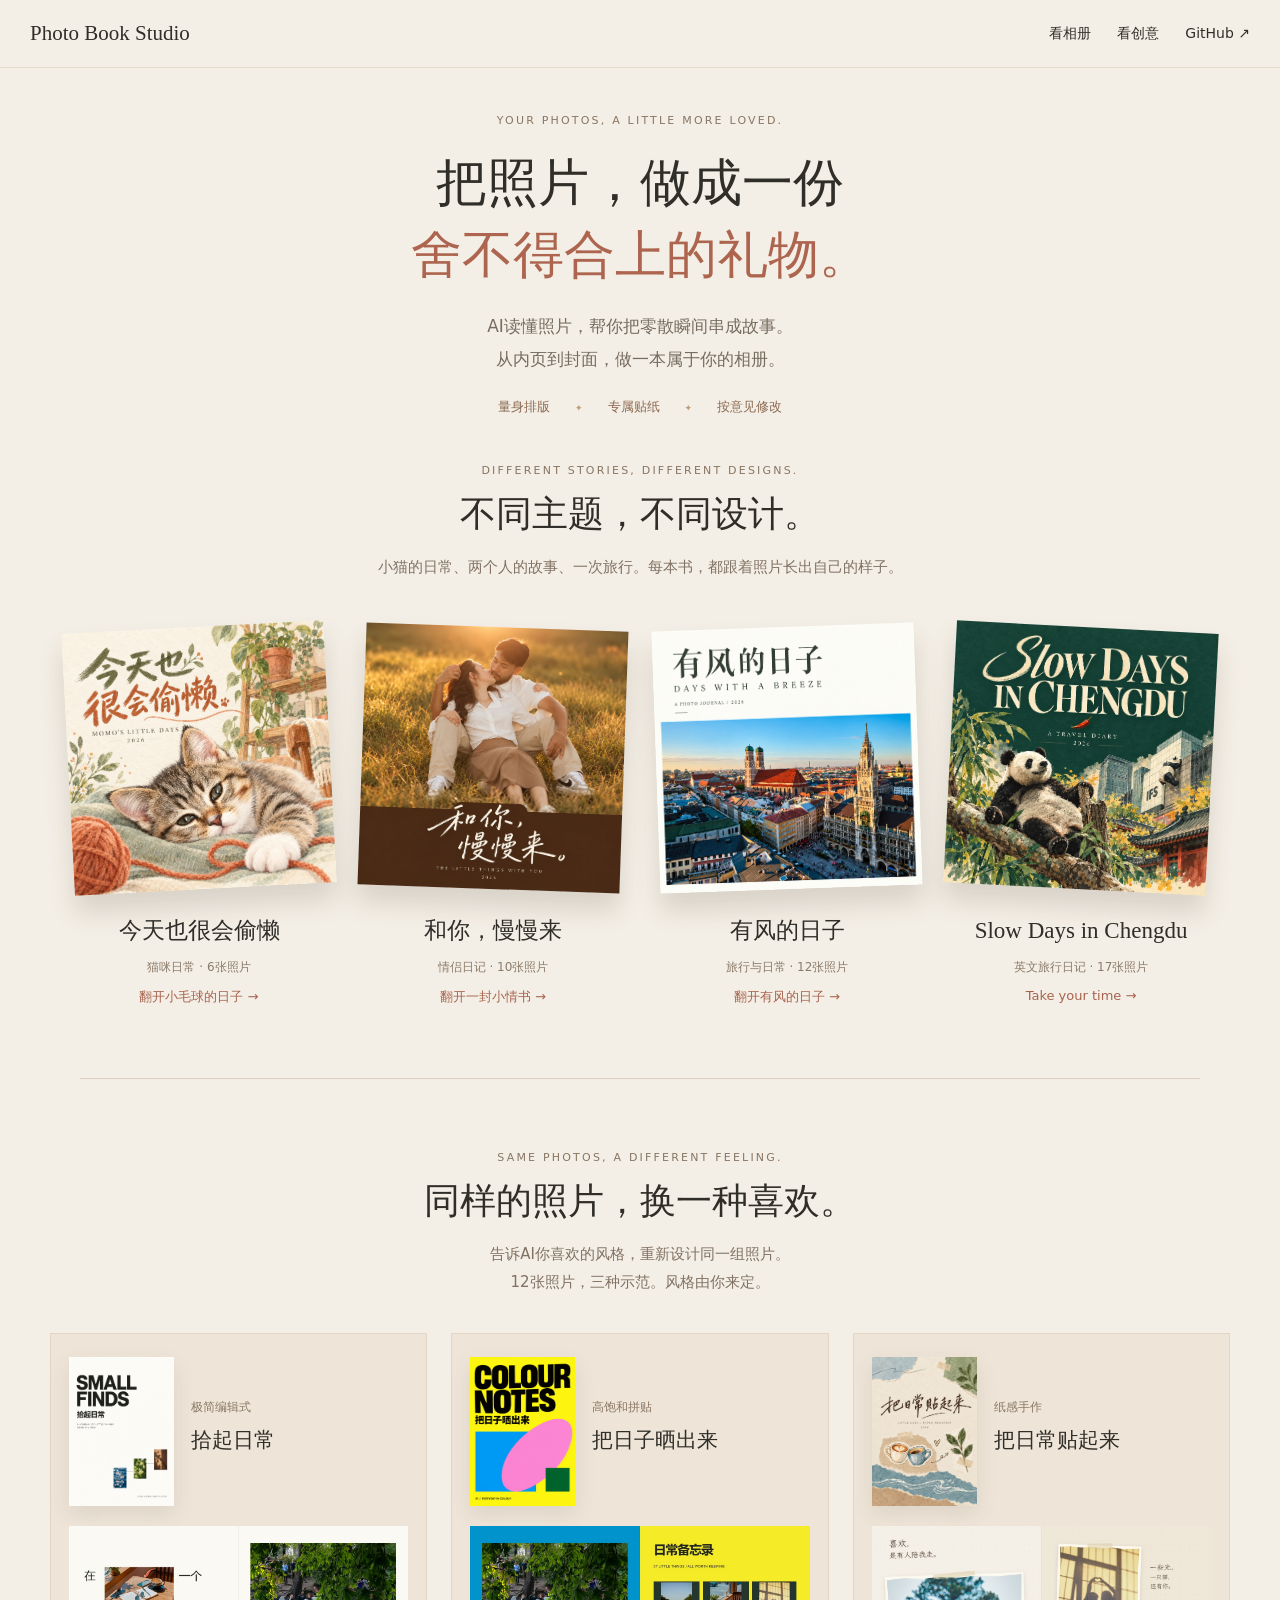
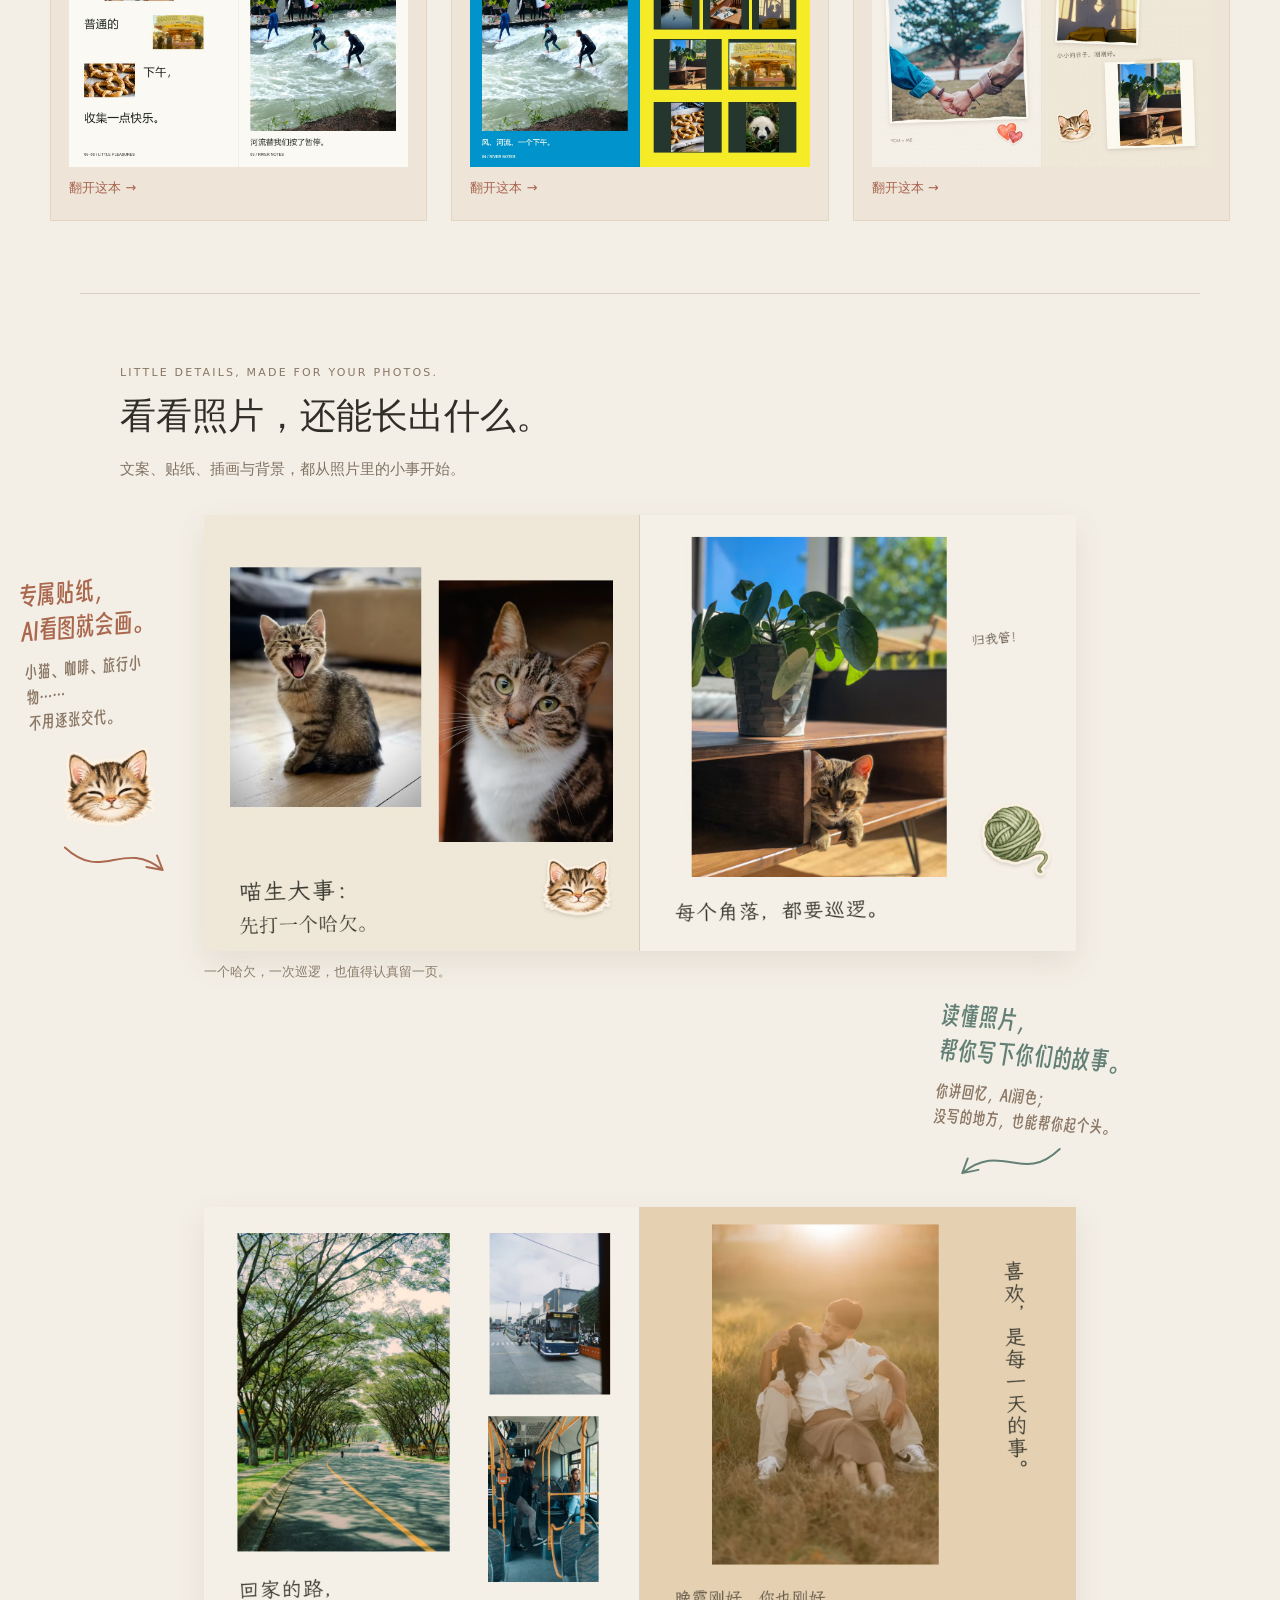
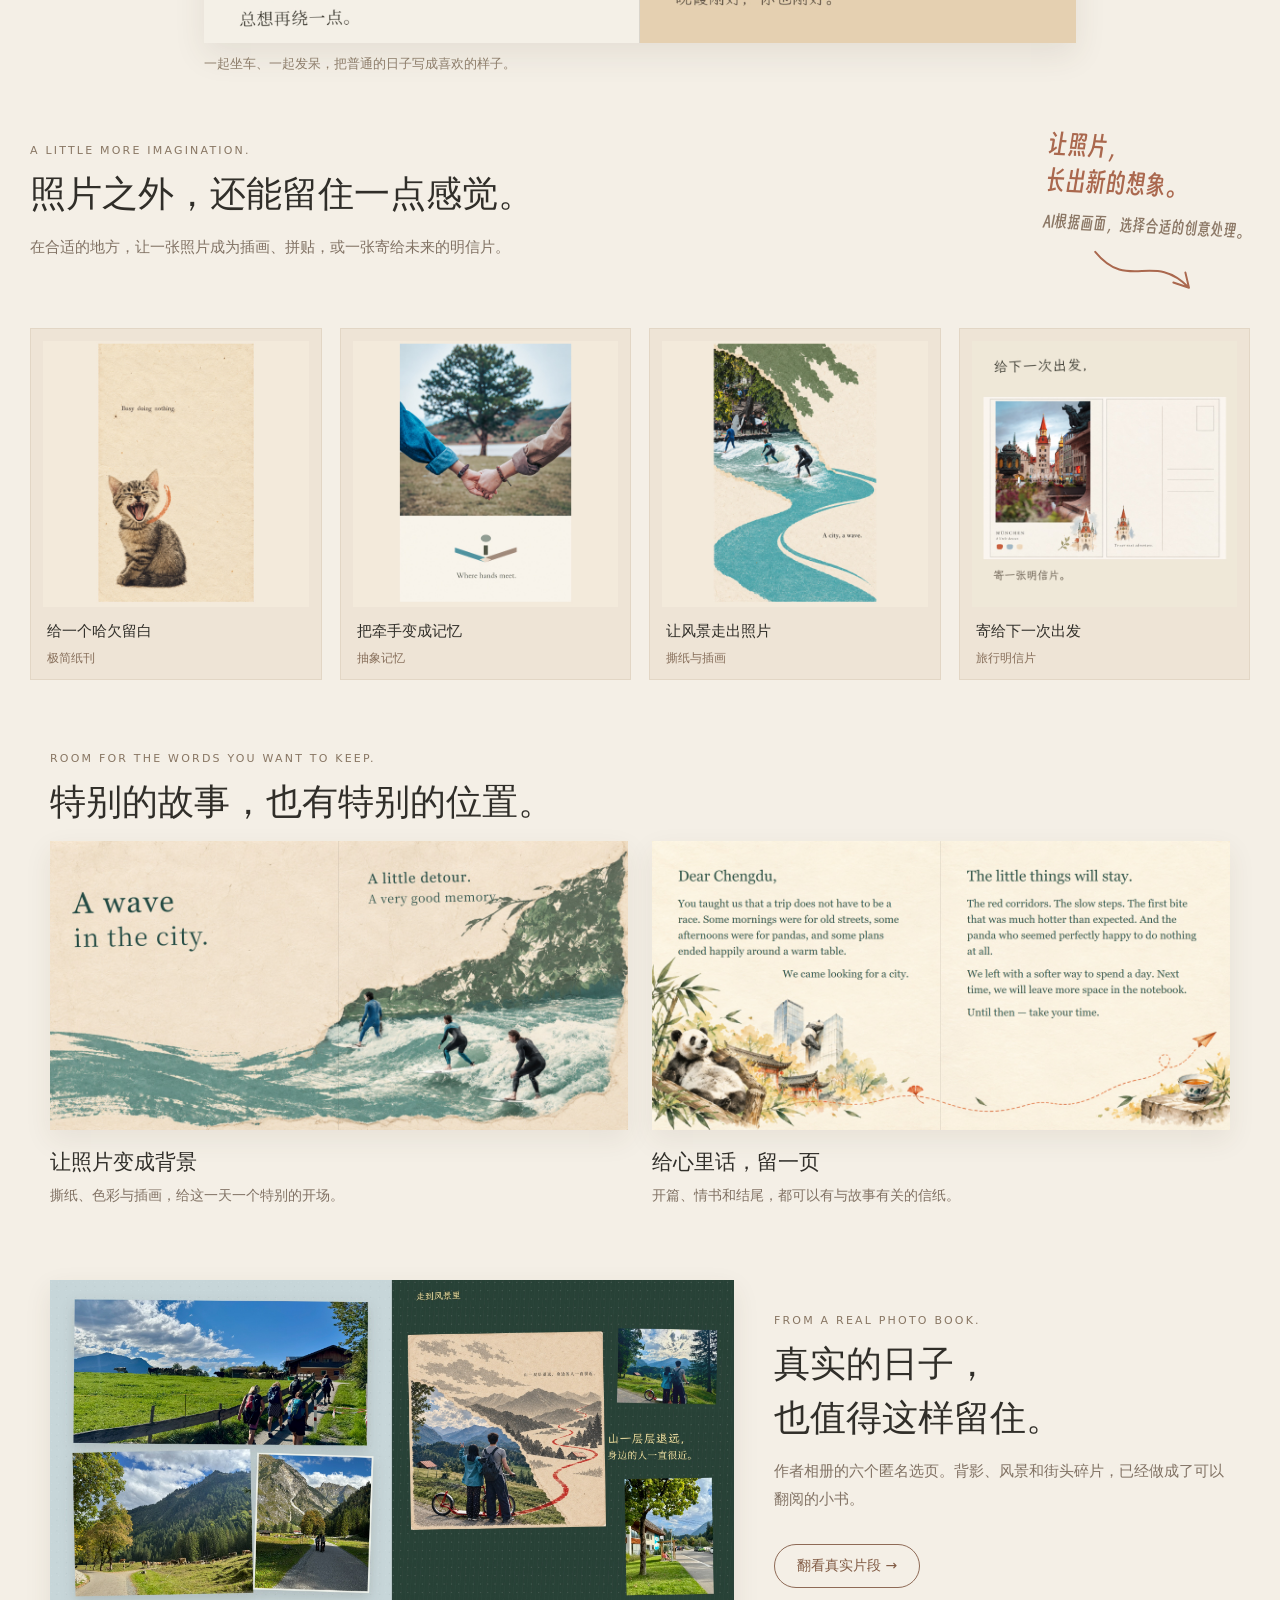
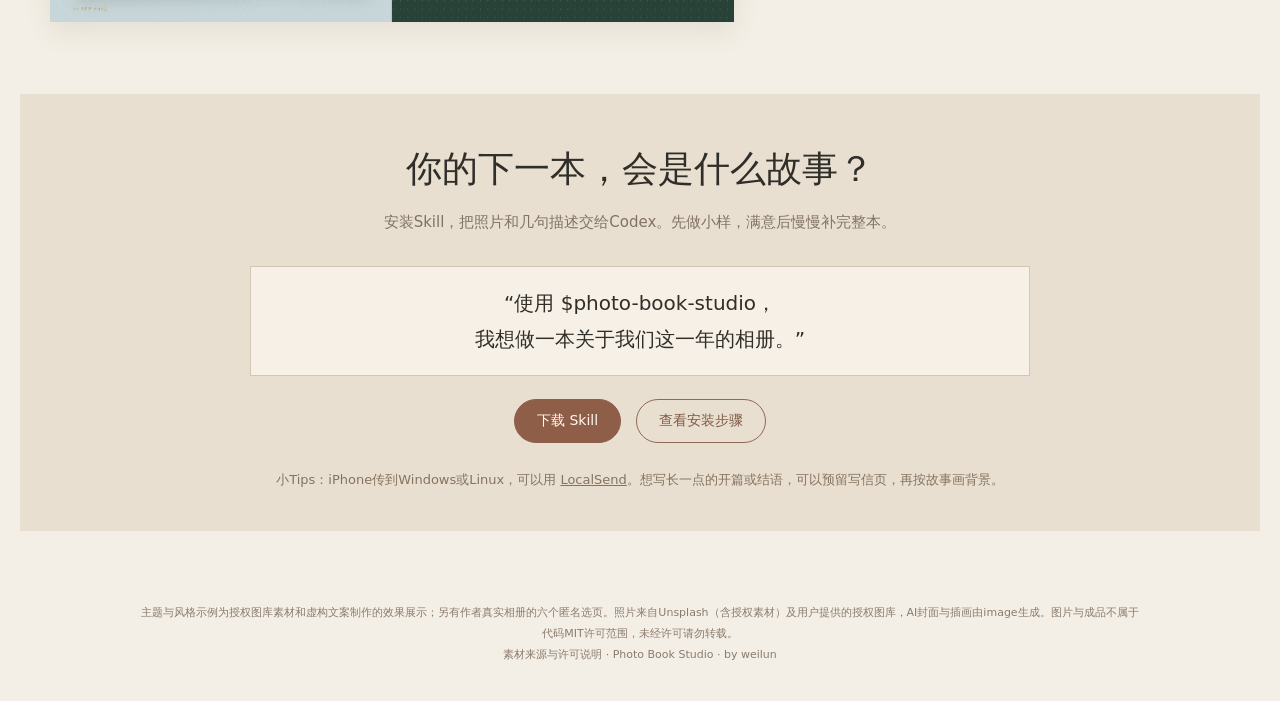
==== commit ddcf2e5e: "Use weilun as the public author alias" ====
--- a/docs/index.html
+++ b/docs/index.html
@@ -17,4 +17,4 @@
 <section class="section"><div class="eyebrow">ROOM FOR THE WORDS YOU WANT TO KEEP.</div><h2>特别的故事，也有特别的位置。</h2><div class="extra-grid"><a class="extra" href="showcase/munich/?page=3"><img src="showcase/munich/spread-04.jpg" alt="照片衍生事件背景" loading="lazy"><h3>让照片变成背景</h3><p>撕纸、色彩与插画，给这一天一个特别的开场。</p></a><a class="extra" href="showcase/chengdu/?page=7"><img src="showcase/chengdu/spread-08.jpg" alt="故事背景与写信页" loading="lazy"><h3>给心里话，留一页</h3><p>开篇、情书和结尾，都可以有与故事有关的信纸。</p></a></div></section>
 <section class="section"><div class="real-grid"><a href="showcase/real-life/?page=3"><img src="showcase/real-life/spread-15.jpg" alt="作者真实相册的徒步与撕纸插画选页" loading="lazy"></a><div><div class="eyebrow">FROM A REAL PHOTO BOOK.</div><h2>真实的日子，<br>也值得这样留住。</h2><p class="intro">作者相册的六个匿名选页。背影、风景和街头碎片，已经做成了可以翻阅的小书。</p><a class="button" href="showcase/real-life/">翻看真实片段 →</a></div></div></section>
 <section class="section start" id="start"><h2>你的下一本，会是什么故事？</h2><p class="intro">安装Skill，把照片和几句描述交给Codex。先做小样，满意后慢慢补完整本。</p><code>“使用 $photo-book-studio，<br>我想做一本关于我们这一年的相册。”</code><div class="buttons"><a class="button primary" href="https://github.com/strivekboy-coder/photo-book-studio/releases">下载 Skill</a><a class="button" href="https://github.com/strivekboy-coder/photo-book-studio#开始做你的一本">查看安装步骤</a></div><p class="tips">小Tips：iPhone传到Windows或Linux，可以用 <a href="https://localsend.org/download">LocalSend</a>。想写长一点的开篇或结语，可以预留写信页，再按故事画背景。</p></section>
-</main><footer>主题与风格示例为授权图库素材和虚构文案制作的效果展示；另有作者真实相册的六个匿名选页。照片来自Unsplash（含授权素材）及用户提供的授权图库，AI封面与插画由image生成。图片与成品不属于代码MIT许可范围，未经许可请勿转载。<br><a href="https://github.com/strivekboy-coder/photo-book-studio/blob/codex/initial-release/examples/README.md">素材来源与许可说明</a> · Built with Photo Book Studio</footer></body></html>+</main><footer>主题与风格示例为授权图库素材和虚构文案制作的效果展示；另有作者真实相册的六个匿名选页。照片来自Unsplash（含授权素材）及用户提供的授权图库，AI封面与插画由image生成。图片与成品不属于代码MIT许可范围，未经许可请勿转载。<br><a href="https://github.com/strivekboy-coder/photo-book-studio/blob/codex/initial-release/examples/README.md">素材来源与许可说明</a> · Photo Book Studio · by <a href="https://github.com/strivekboy-coder">weilun</a></footer></body></html>
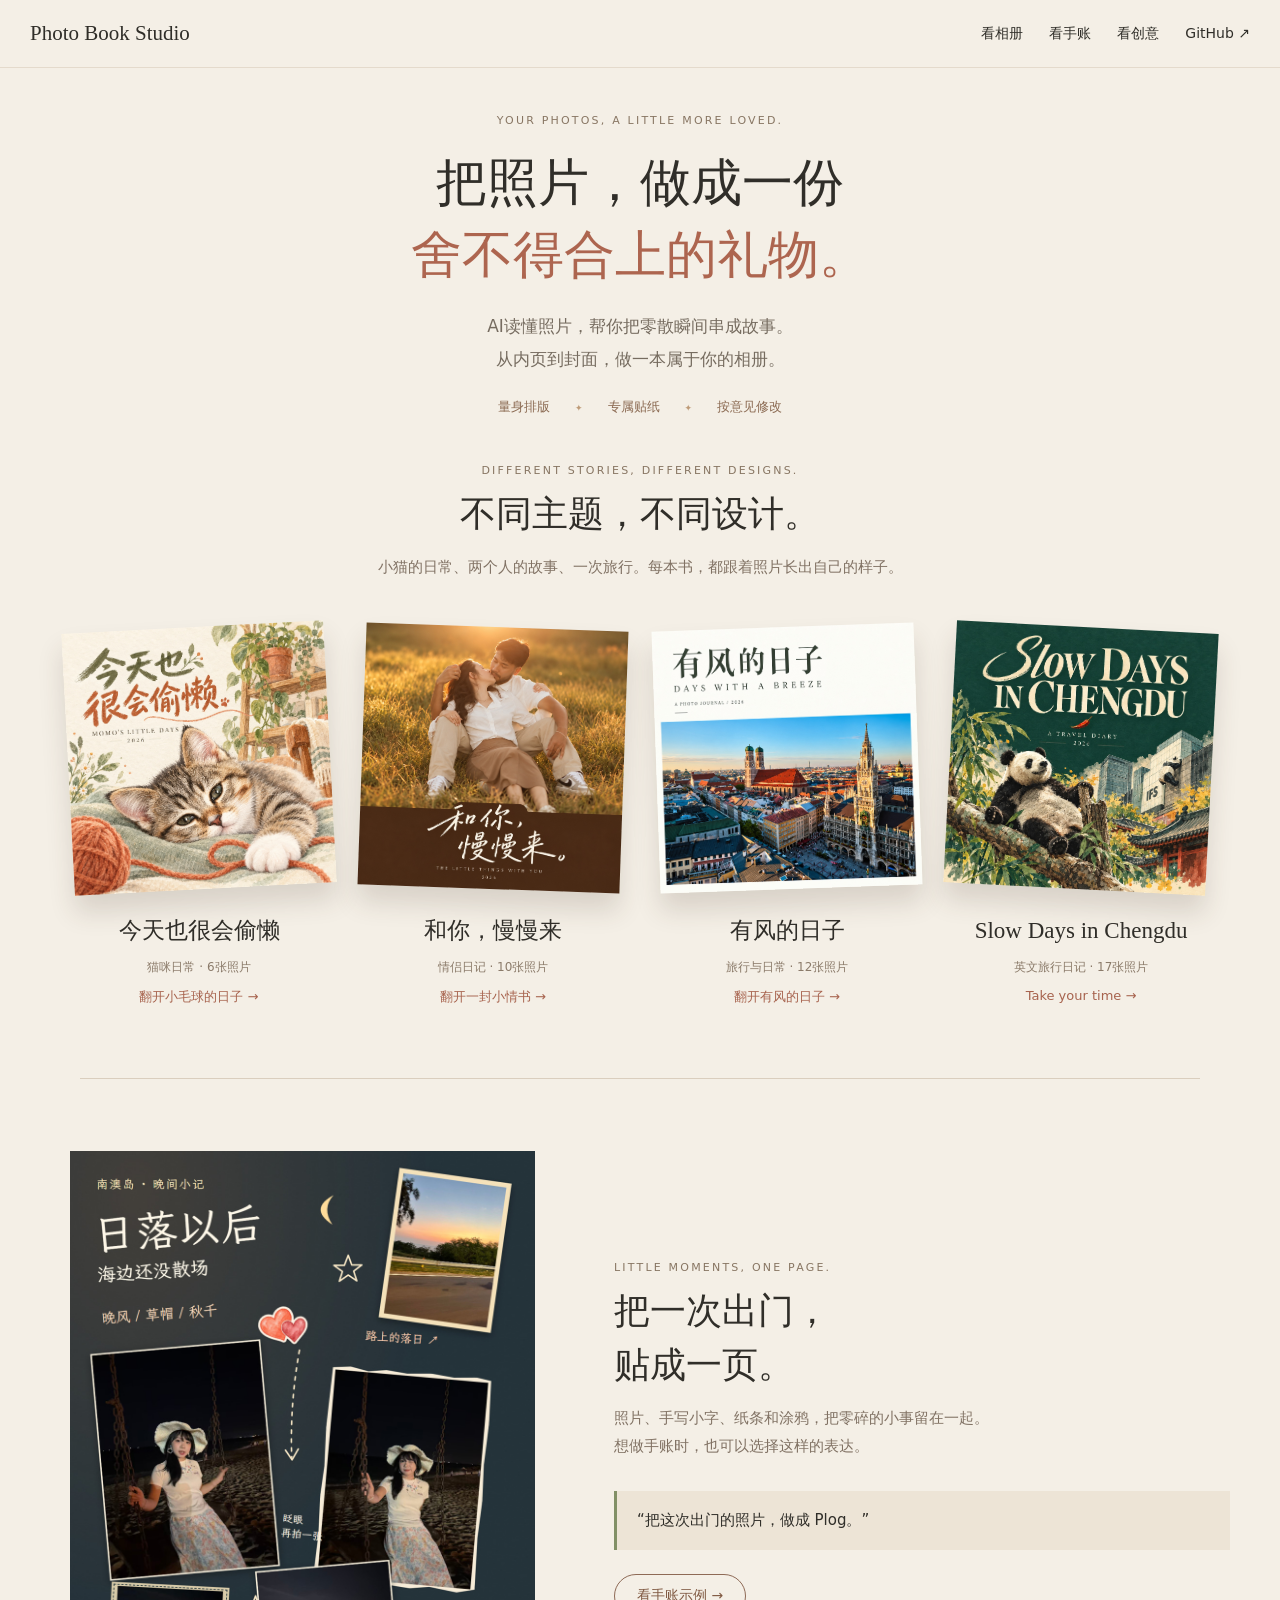
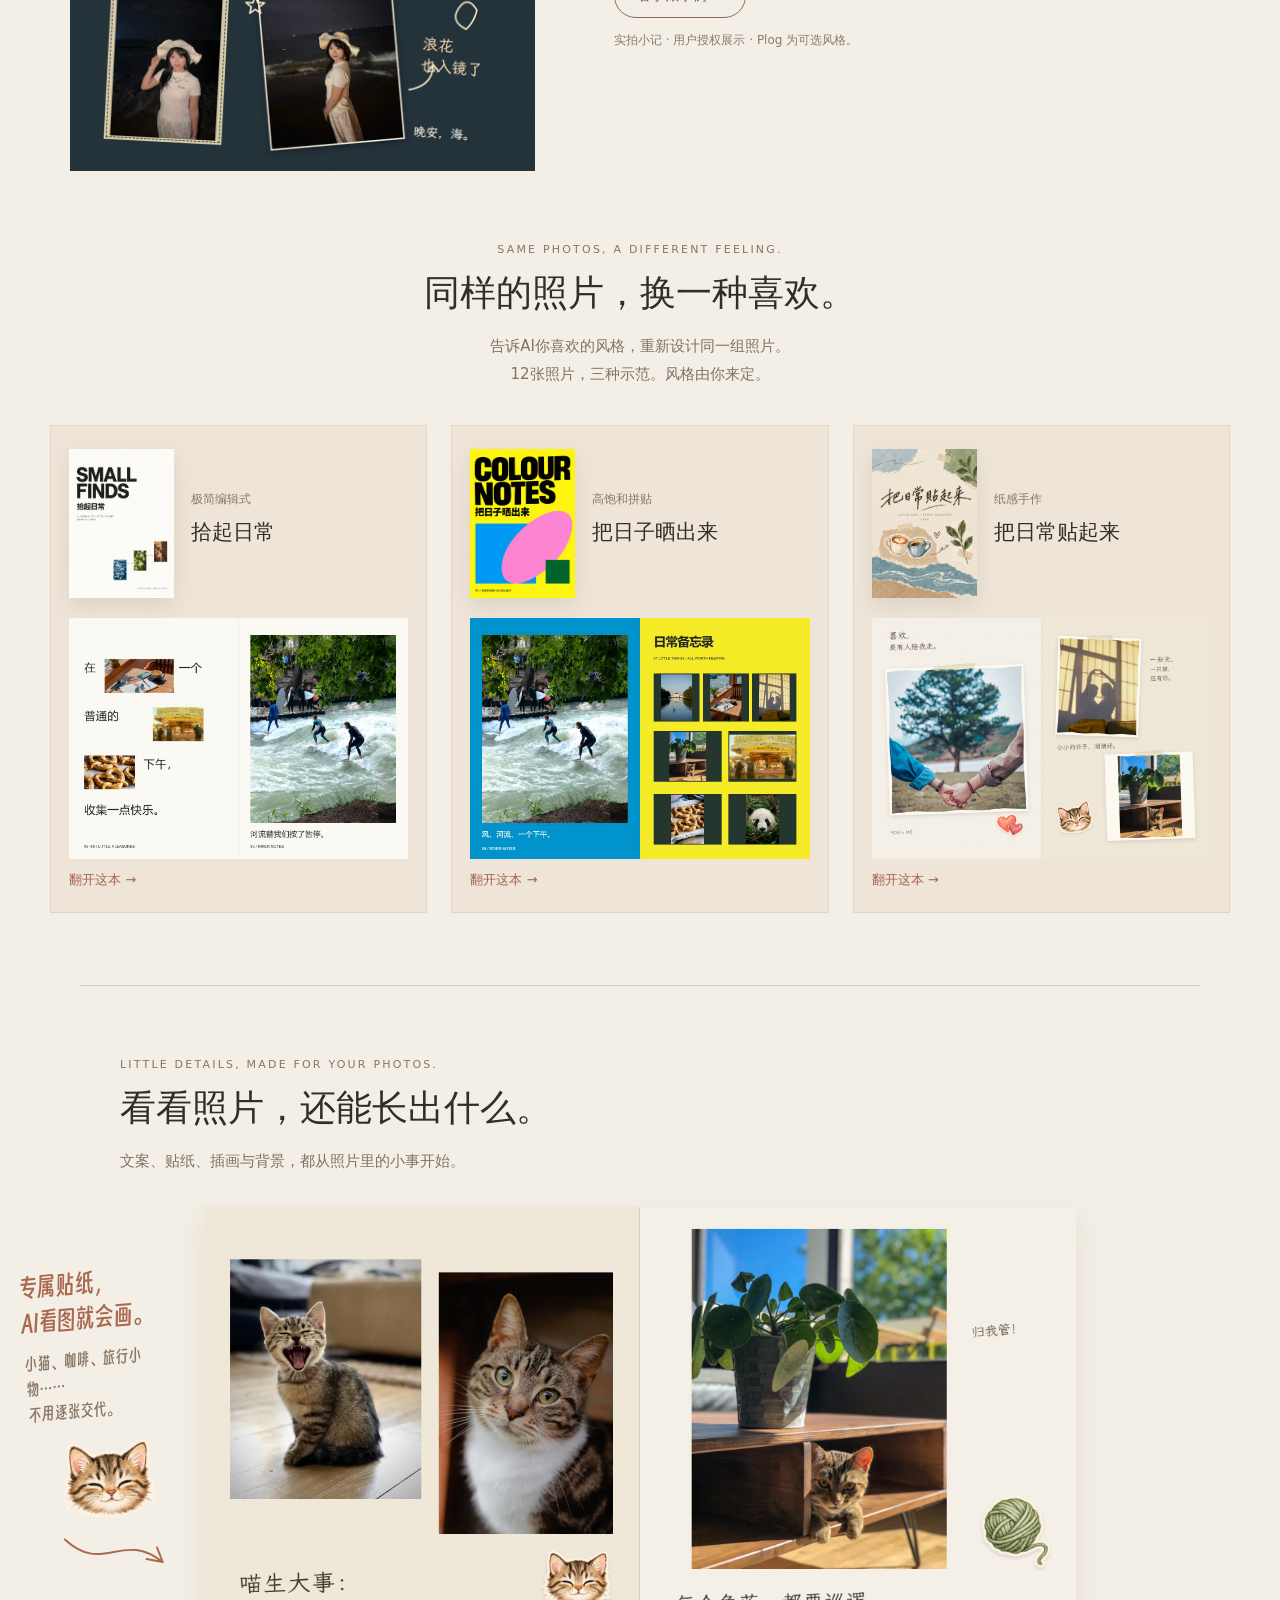
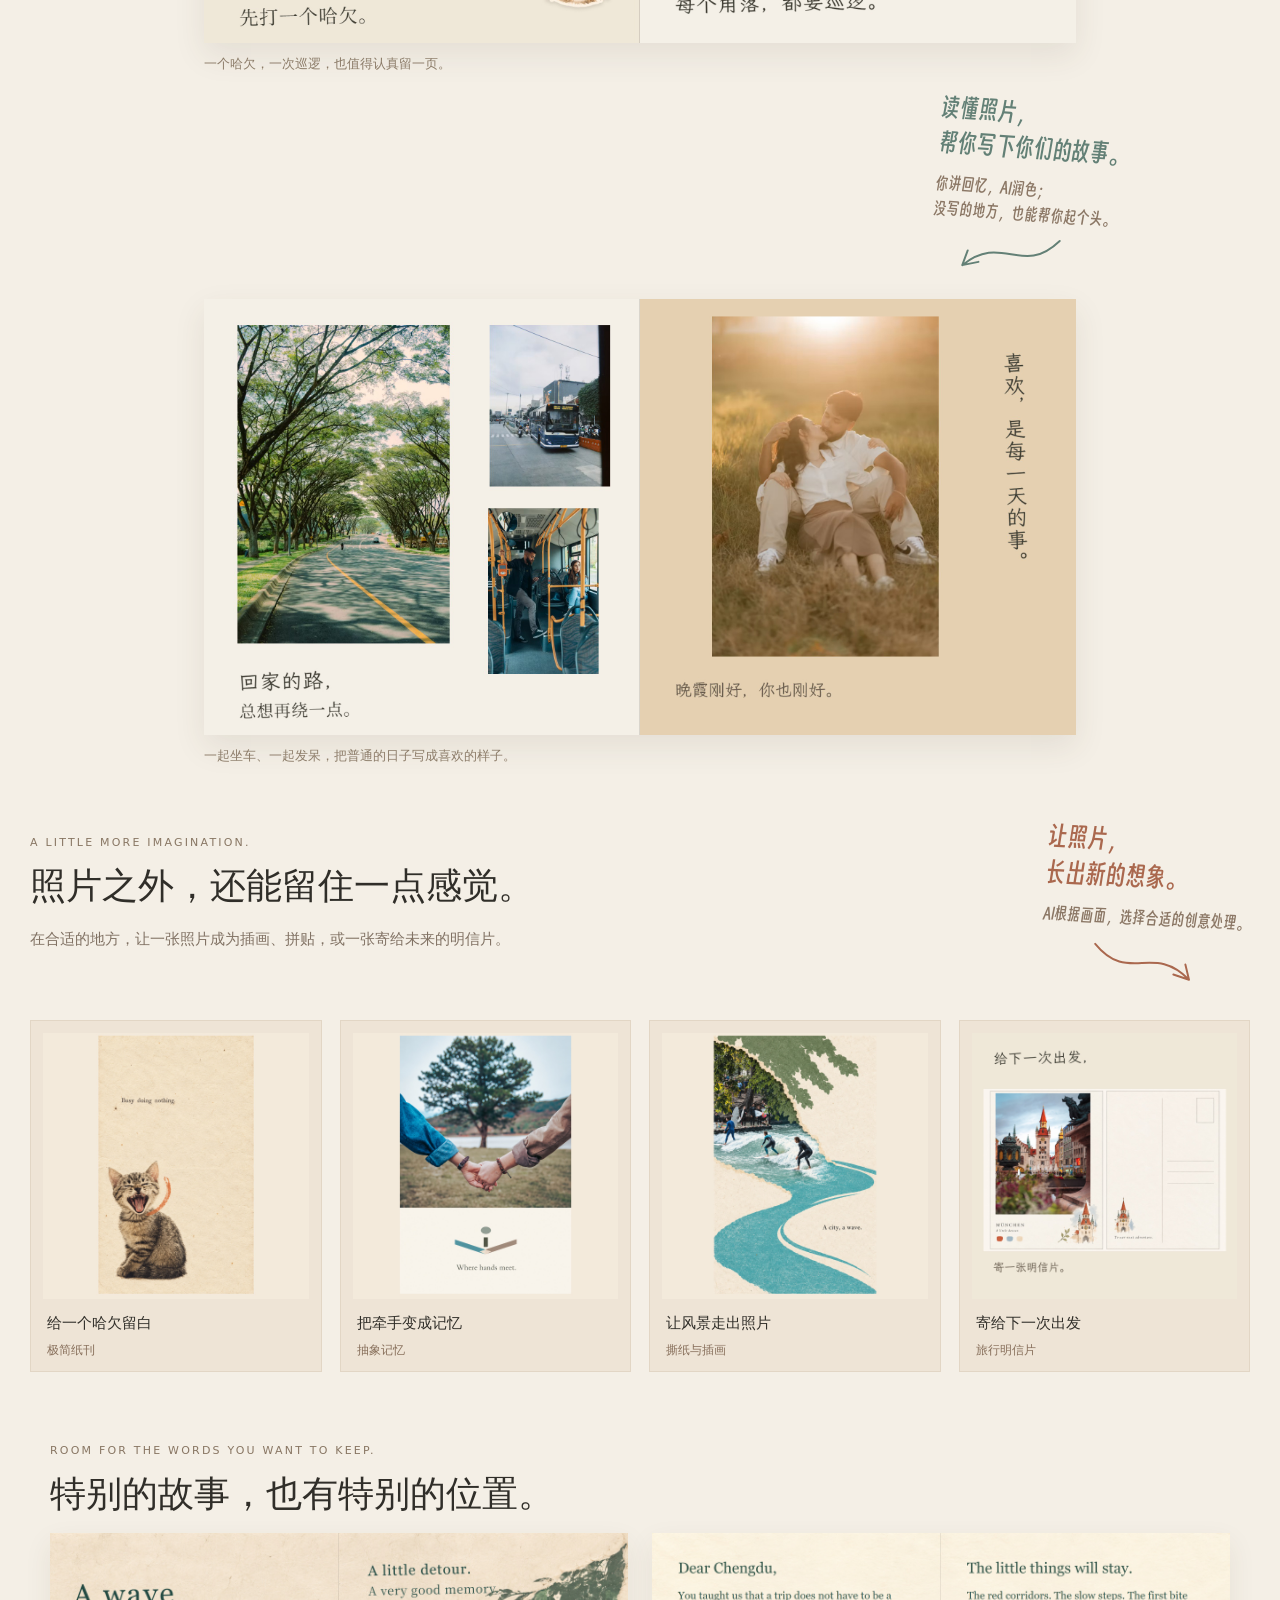
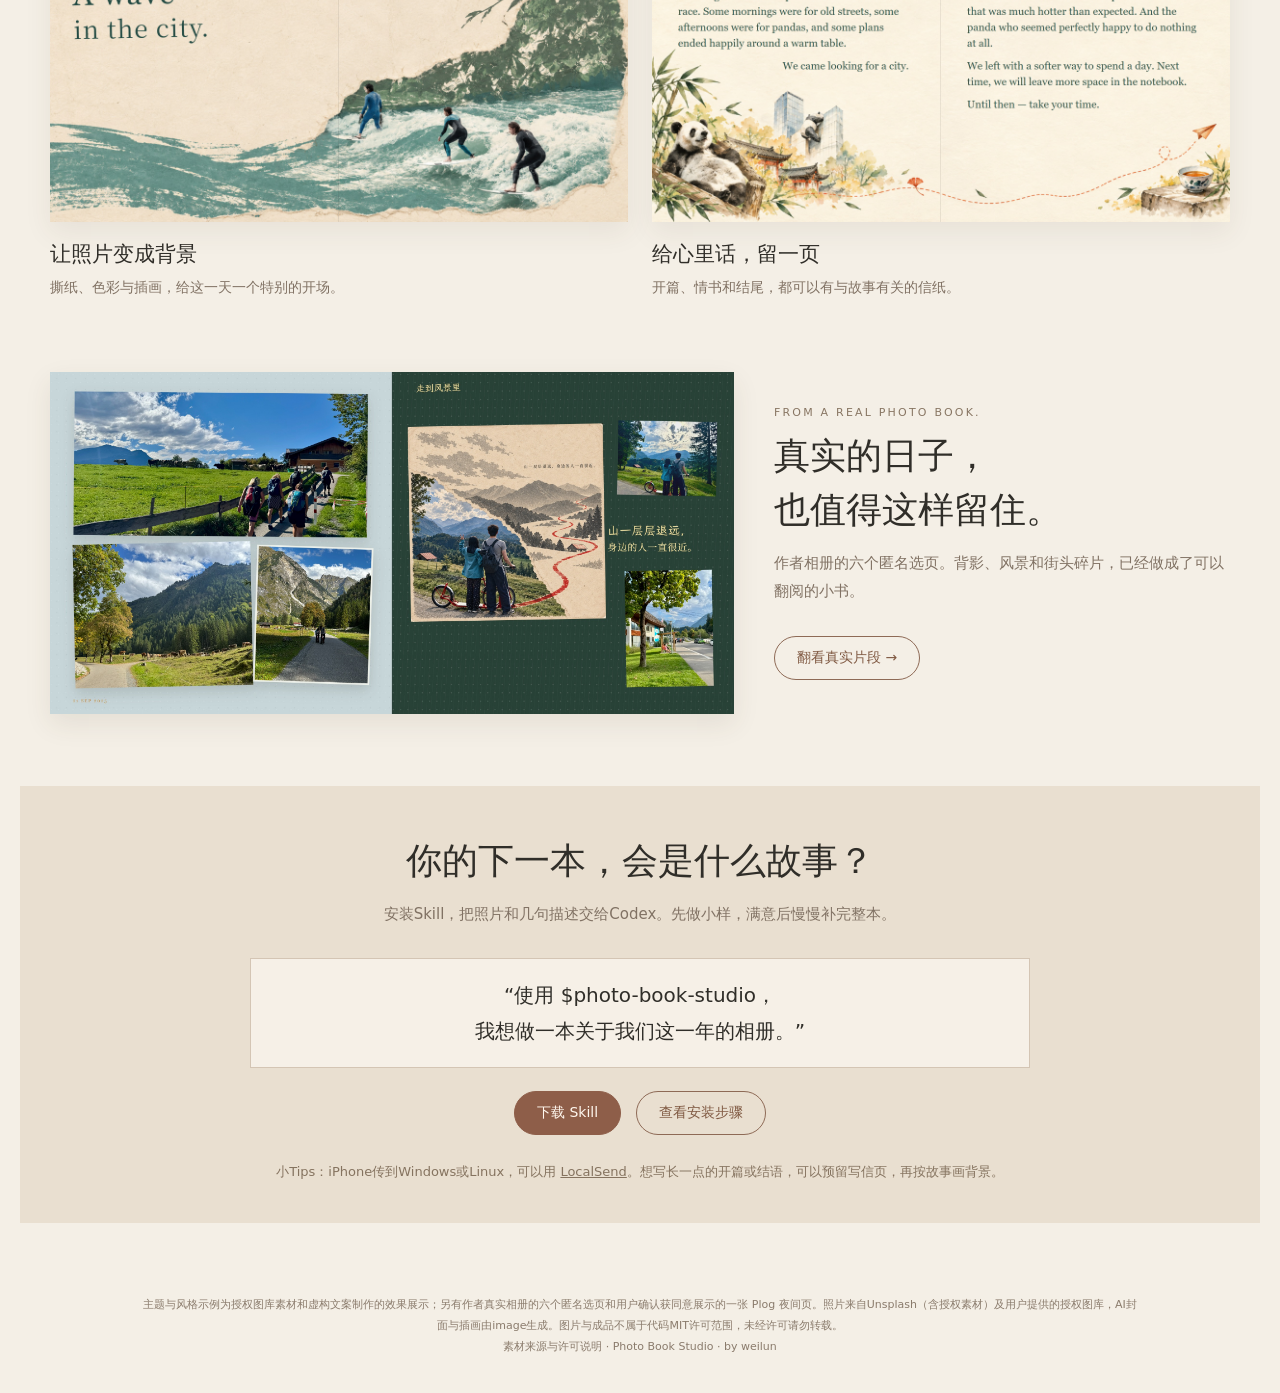
==== commit 07319af5: "Add opt-in Plog editing and seven creative treatment routes" ====
--- a/docs/index.html
+++ b/docs/index.html
@@ -5,10 +5,10 @@
 @media(max-width:950px){.work{grid-template-columns:120px minmax(0,1fr) 35px;gap:16px}.annotation{font-size:20px}.annotation small{font-size:14px}.story-note{margin-right:20px}.zine-grid{gap:12px}.zine-card{padding:18px 12px}.zine-cover{width:80px;height:114px;margin-right:12px}.zine-name{min-height:114px}.zine-name h3{font-size:18px}.effects-heading .annotation{font-size:21px}}
 @media(max-width:700px){html{scroll-padding-top:0}section[id]{scroll-margin-top:76px}header{padding:18px}.brand{font-size:18px}.nav{gap:14px;font-size:12px}.hero{padding:35px 18px 8px}.hero h1{font-size:35px}.hero p{font-size:14px}.promises{gap:12px;font-size:11px}.promises span+span:before{margin-right:12px}.section{padding:0 18px;margin:48px auto}.section h2{font-size:28px}.intro{font-size:13px;margin-bottom:22px}.books{margin-top:26px}.shelf{grid-template-columns:1fr 1fr;gap:30px 22px;padding:12px 7px 0}.book h2{font-size:17px;margin-top:20px}.book small{font-size:10px}.book .open{font-size:12px}.divider{margin:45px 18px}.zine-grid{grid-template-columns:1fr;gap:20px}.zine-card{padding:18px}.zine-cover{width:82px;height:116px}.zine-name{min-height:116px}.zine-preview{margin-top:8px}.zine-name h3{font-size:23px}.work{display:block;margin-top:20px}.annotation{font-size:23px;max-width:280px;transform:rotate(-3deg);margin:0 0 18px 8px}.annotation small{font-size:15px}.annotation .cat-sticker{position:absolute;width:67px;right:0;top:8px;margin:0}.annotation .note-arrow{width:90px;height:40px;margin:0 0 0 45px;transform:rotate(20deg)}.annotation.cat-note{padding-right:75px;max-width:330px}.story-note{margin:24px 5px 8px auto;max-width:230px;transform:rotate(3deg)}.story-note .note-arrow{transform:scaleX(-1);margin-left:10px}.work-caption{font-size:12px;margin:12px 0 0}.effects-heading{display:block;margin-top:36px}.effects-heading .annotation{margin:15px 0 18px auto;max-width:260px}.effects{grid-template-columns:1fr 1fr;gap:12px}.effect h3{font-size:14px}.effect span{font-size:11px}.extra-grid{grid-template-columns:1fr;gap:30px}.real-grid{grid-template-columns:1fr;gap:22px}.real-grid .intro{margin-bottom:20px}.start{padding:30px 18px}.start code{font-size:16px}.buttons{flex-wrap:wrap}.tips{font-size:12px}footer{font-size:10px}.spacer{display:none}}
 @media(prefers-reduced-motion:reduce){html{scroll-behavior:auto}.book{transition:none}}
-</style></head><body><div class="header-wrap"><header><a class="brand" href="#top">Photo Book Studio</a><nav class="nav" aria-label="主导航"><a href="#books">看相册</a><a href="#creativity">看创意</a><a href="https://github.com/strivekboy-coder/photo-book-studio">GitHub ↗</a></nav></header></div><main id="top">
+.plog-feature{display:grid;grid-template-columns:.9fr 1.1fr;gap:60px;align-items:center}.plog-feature img{display:block;width:100%;max-height:620px;object-fit:contain}.plog-feature p{max-width:480px}.effects-new{grid-template-columns:repeat(3,1fr);margin-top:18px}.effects-new img{aspect-ratio:3/4}.effects-note{font-size:12px;color:#887b6c;margin-top:14px}.plog-request{font-size:15px;line-height:1.8;padding:16px 20px;background:#ede4d6;border-left:3px solid #829066;margin:24px 0}@media(max-width:700px){.plog-feature{grid-template-columns:1fr;gap:25px}.plog-feature img{max-height:70vh}.effects-new{grid-template-columns:1fr}.effects-new img{max-height:65vh}.nav{gap:10px}}</style></head><body><div class="header-wrap"><header><a class="brand" href="#top">Photo Book Studio</a><nav class="nav" aria-label="主导航"><a href="#books">看相册</a><a href="#plog">看手账</a><a href="#creativity">看创意</a><a href="https://github.com/strivekboy-coder/photo-book-studio">GitHub ↗</a></nav></header></div><main id="top">
 <section class="hero"><div class="eyebrow">YOUR PHOTOS, A LITTLE MORE LOVED.</div><h1>把照片，做成一份<br><em>舍不得合上的礼物。</em></h1><p>AI读懂照片，帮你把零散瞬间串成故事。<br>从内页到封面，做一本属于你的相册。</p><div class="promises"><span>量身排版</span><span>专属贴纸</span><span>按意见修改</span></div></section>
 <section class="section books" id="books"><div class="eyebrow">DIFFERENT STORIES, DIFFERENT DESIGNS.</div><h2>不同主题，不同设计。</h2><p class="intro">小猫的日常、两个人的故事、一次旅行。每本书，都跟着照片长出自己的样子。</p><div class="shelf"><a class="book" href="showcase/cat/index.html"><img src="showcase/cat/cover.jpg" alt="今天也很会偷懒：猫咪相册封面"><h2>今天也很会偷懒</h2><small>猫咪日常 · 6张照片</small><span class="open">翻开小毛球的日子 →</span></a><a class="book" href="showcase/couple/index.html"><img src="showcase/couple/cover.jpg" alt="和你慢慢来：情侣相册封面"><h2>和你，慢慢来</h2><small>情侣日记 · 10张照片</small><span class="open">翻开一封小情书 →</span></a><a class="book" href="showcase/photographic-story/"><img src="showcase/photographic-story/cover.jpg" alt="有风的日子：摄影叙事相册封面"><h2>有风的日子</h2><small>旅行与日常 · 12张照片</small><span class="open">翻开有风的日子 →</span></a><a class="book" href="showcase/chengdu/index.html"><img src="showcase/chengdu/cover.jpg" alt="Slow Days in Chengdu：英文成都旅行日记封面"><h2>Slow Days in Chengdu</h2><small>英文旅行日记 · 17张照片</small><span class="open">Take your time →</span></a></div></section><div class="divider"></div>
-<section class="section zine-section" id="zine-studies"><div class="eyebrow">SAME PHOTOS, A DIFFERENT FEELING.</div><h2>同样的照片，换一种喜欢。</h2><p class="intro zine-caption">告诉AI你喜欢的风格，重新设计同一组照片。<br>12张照片，三种示范。风格由你来定。</p><div class="zine-grid"><a class="zine-card" href="showcase/zine-editorial/"><img class="zine-cover" src="showcase/zine-editorial/cover.jpg" alt="拾起日常封面" loading="lazy"><div class="zine-name"><span>极简编辑式</span><h3>拾起日常</h3></div><img class="zine-preview" src="showcase/zine-editorial/spread-03.jpg?v=050" alt="极简编辑式内页" loading="lazy"><span class="open">翻开这本 →</span></a><a class="zine-card" href="showcase/zine-collage/"><img class="zine-cover" src="showcase/zine-collage/cover.jpg" alt="把日子晒出来封面" loading="lazy"><div class="zine-name"><span>高饱和拼贴</span><h3>把日子晒出来</h3></div><img class="zine-preview" src="showcase/zine-collage/spread-04.jpg?v=050" alt="高饱和拼贴内页" loading="lazy"><span class="open">翻开这本 →</span></a><a class="zine-card" href="showcase/zine-handmade/"><img class="zine-cover" src="showcase/zine-handmade/cover.jpg" alt="把日常贴起来封面" loading="lazy"><div class="zine-name"><span>纸感手作</span><h3>把日常贴起来</h3></div><img class="zine-preview" src="showcase/zine-handmade/spread-04.jpg?v=050" alt="纸感手作内页" loading="lazy"><span class="open">翻开这本 →</span></a></div></section><div class="divider"></div>
+<section class="section" id="plog"><div class="plog-feature"><a href="showcase/plog/"><img src="showcase/plog/plog.jpg" alt="日落、海边秋千与星月爱心的Plog夜间小记" loading="lazy"></a><div><div class="eyebrow">LITTLE MOMENTS, ONE PAGE.</div><h2>把一次出门，<br>贴成一页。</h2><p class="intro">照片、手写小字、纸条和涂鸦，把零碎的小事留在一起。<br>想做手账时，也可以选择这样的表达。</p><div class="plog-request">“把这次出门的照片，做成 Plog。”</div><a class="button" href="showcase/plog/">看手账示例 →</a><p class="effects-note">实拍小记 · 用户授权展示 · Plog 为可选风格。</p></div></div></section><section class="section zine-section" id="zine-studies"><div class="eyebrow">SAME PHOTOS, A DIFFERENT FEELING.</div><h2>同样的照片，换一种喜欢。</h2><p class="intro zine-caption">告诉AI你喜欢的风格，重新设计同一组照片。<br>12张照片，三种示范。风格由你来定。</p><div class="zine-grid"><a class="zine-card" href="showcase/zine-editorial/"><img class="zine-cover" src="showcase/zine-editorial/cover.jpg" alt="拾起日常封面" loading="lazy"><div class="zine-name"><span>极简编辑式</span><h3>拾起日常</h3></div><img class="zine-preview" src="showcase/zine-editorial/spread-03.jpg?v=050" alt="极简编辑式内页" loading="lazy"><span class="open">翻开这本 →</span></a><a class="zine-card" href="showcase/zine-collage/"><img class="zine-cover" src="showcase/zine-collage/cover.jpg" alt="把日子晒出来封面" loading="lazy"><div class="zine-name"><span>高饱和拼贴</span><h3>把日子晒出来</h3></div><img class="zine-preview" src="showcase/zine-collage/spread-04.jpg?v=050" alt="高饱和拼贴内页" loading="lazy"><span class="open">翻开这本 →</span></a><a class="zine-card" href="showcase/zine-handmade/"><img class="zine-cover" src="showcase/zine-handmade/cover.jpg" alt="把日常贴起来封面" loading="lazy"><div class="zine-name"><span>纸感手作</span><h3>把日常贴起来</h3></div><img class="zine-preview" src="showcase/zine-handmade/spread-04.jpg?v=050" alt="纸感手作内页" loading="lazy"><span class="open">翻开这本 →</span></a></div></section><div class="divider"></div>
 <section class="section creativity" id="creativity"><div class="section-heading"><div class="eyebrow">LITTLE DETAILS, MADE FOR YOUR PHOTOS.</div><h2>看看照片，还能长出什么。</h2><p class="intro">文案、贴纸、插画与背景，都从照片里的小事开始。</p></div>
 <div class="work"><aside class="annotation cat-note">专属贴纸，<br>AI看图就会画。<small>小猫、咖啡、旅行小物……<br>不用逐张交代。</small><img class="cat-sticker" src="assets/cat-note.png" alt="从猫咪照片衍生的可爱贴纸"><svg class="note-arrow" viewBox="0 0 130 64" aria-hidden="true"><path d="M8 10 C48 54 73 5 116 45 M98 40 L116 45 L111 28" fill="none" stroke="currentColor" stroke-width="2.2" stroke-linecap="round" stroke-linejoin="round"/></svg></aside><a class="work-image" href="showcase/cat/?page=2"><img src="showcase/cat/spread-03.jpg" alt="喵生大事：猫咪照片与专属手绘贴纸" loading="lazy"></a><div class="spacer"></div><div class="work-caption">一个哈欠，一次巡逻，也值得认真留一页。</div></div>
 <aside class="annotation story-note">读懂照片，<br>帮你写下你们的故事。<small>你讲回忆，AI润色；<br>没写的地方，也能帮你起个头。</small><svg class="note-arrow" viewBox="0 0 130 64" aria-hidden="true"><path d="M8 10 C48 54 73 5 116 45 M98 40 L116 45 L111 28" fill="none" stroke="currentColor" stroke-width="2.2" stroke-linecap="round" stroke-linejoin="round"/></svg></aside><div class="work story"><div class="spacer"></div><a class="work-image" href="showcase/couple/?page=3"><img src="showcase/couple/spread-04.jpg" alt="情侣日常：把回家的路写成一段故事" loading="lazy"></a><div class="spacer"></div><div class="work-caption">一起坐车、一起发呆，把普通的日子写成喜欢的样子。</div></div>
@@ -17,4 +17,4 @@
 <section class="section"><div class="eyebrow">ROOM FOR THE WORDS YOU WANT TO KEEP.</div><h2>特别的故事，也有特别的位置。</h2><div class="extra-grid"><a class="extra" href="showcase/munich/?page=3"><img src="showcase/munich/spread-04.jpg" alt="照片衍生事件背景" loading="lazy"><h3>让照片变成背景</h3><p>撕纸、色彩与插画，给这一天一个特别的开场。</p></a><a class="extra" href="showcase/chengdu/?page=7"><img src="showcase/chengdu/spread-08.jpg" alt="故事背景与写信页" loading="lazy"><h3>给心里话，留一页</h3><p>开篇、情书和结尾，都可以有与故事有关的信纸。</p></a></div></section>
 <section class="section"><div class="real-grid"><a href="showcase/real-life/?page=3"><img src="showcase/real-life/spread-15.jpg" alt="作者真实相册的徒步与撕纸插画选页" loading="lazy"></a><div><div class="eyebrow">FROM A REAL PHOTO BOOK.</div><h2>真实的日子，<br>也值得这样留住。</h2><p class="intro">作者相册的六个匿名选页。背影、风景和街头碎片，已经做成了可以翻阅的小书。</p><a class="button" href="showcase/real-life/">翻看真实片段 →</a></div></div></section>
 <section class="section start" id="start"><h2>你的下一本，会是什么故事？</h2><p class="intro">安装Skill，把照片和几句描述交给Codex。先做小样，满意后慢慢补完整本。</p><code>“使用 $photo-book-studio，<br>我想做一本关于我们这一年的相册。”</code><div class="buttons"><a class="button primary" href="https://github.com/strivekboy-coder/photo-book-studio/releases">下载 Skill</a><a class="button" href="https://github.com/strivekboy-coder/photo-book-studio#开始做你的一本">查看安装步骤</a></div><p class="tips">小Tips：iPhone传到Windows或Linux，可以用 <a href="https://localsend.org/download">LocalSend</a>。想写长一点的开篇或结语，可以预留写信页，再按故事画背景。</p></section>
-</main><footer>主题与风格示例为授权图库素材和虚构文案制作的效果展示；另有作者真实相册的六个匿名选页。照片来自Unsplash（含授权素材）及用户提供的授权图库，AI封面与插画由image生成。图片与成品不属于代码MIT许可范围，未经许可请勿转载。<br><a href="https://github.com/strivekboy-coder/photo-book-studio/blob/codex/initial-release/examples/README.md">素材来源与许可说明</a> · Photo Book Studio · by <a href="https://github.com/strivekboy-coder">weilun</a></footer></body></html>+</main><footer>主题与风格示例为授权图库素材和虚构文案制作的效果展示；另有作者真实相册的六个匿名选页和用户确认获同意展示的一张 Plog 夜间页。照片来自Unsplash（含授权素材）及用户提供的授权图库，AI封面与插画由image生成。图片与成品不属于代码MIT许可范围，未经许可请勿转载。<br><a href="https://github.com/strivekboy-coder/photo-book-studio/blob/codex/initial-release/examples/README.md">素材来源与许可说明</a> · Photo Book Studio · by <a href="https://github.com/strivekboy-coder">weilun</a></footer></body></html>
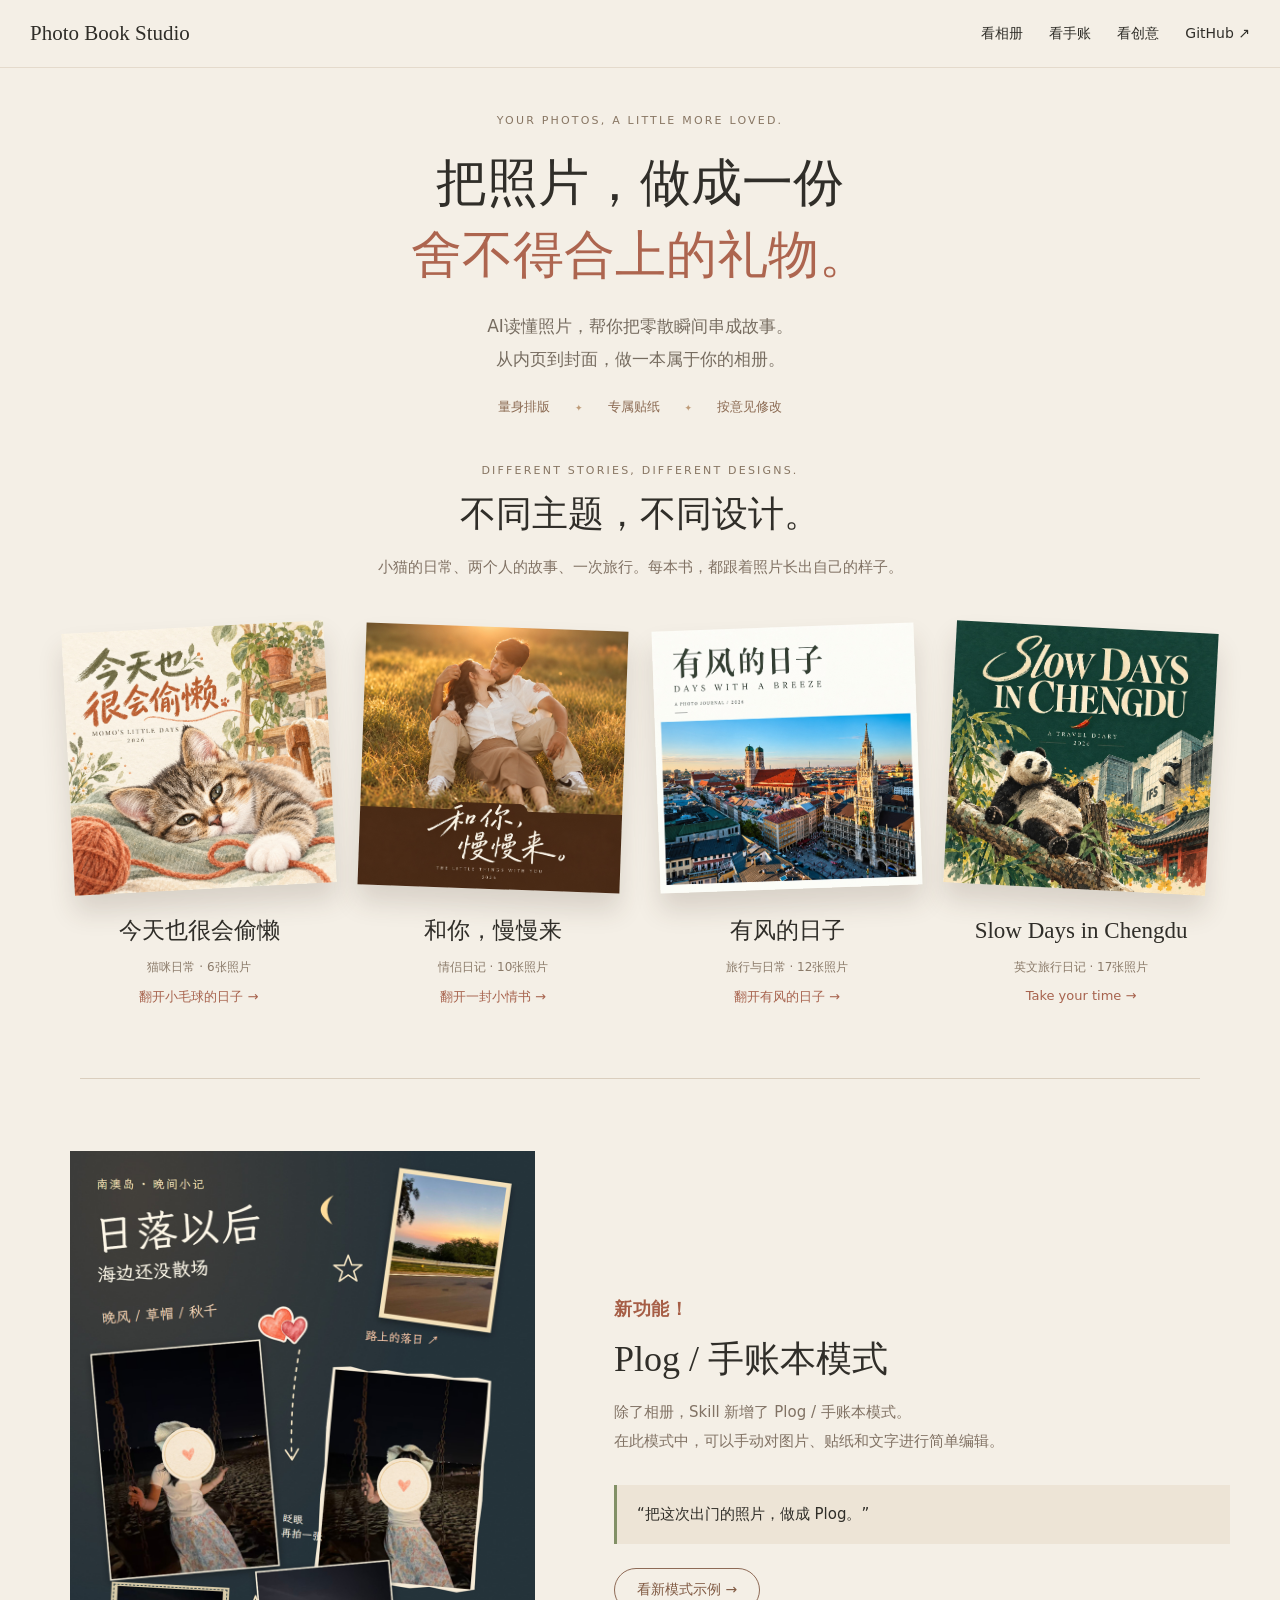
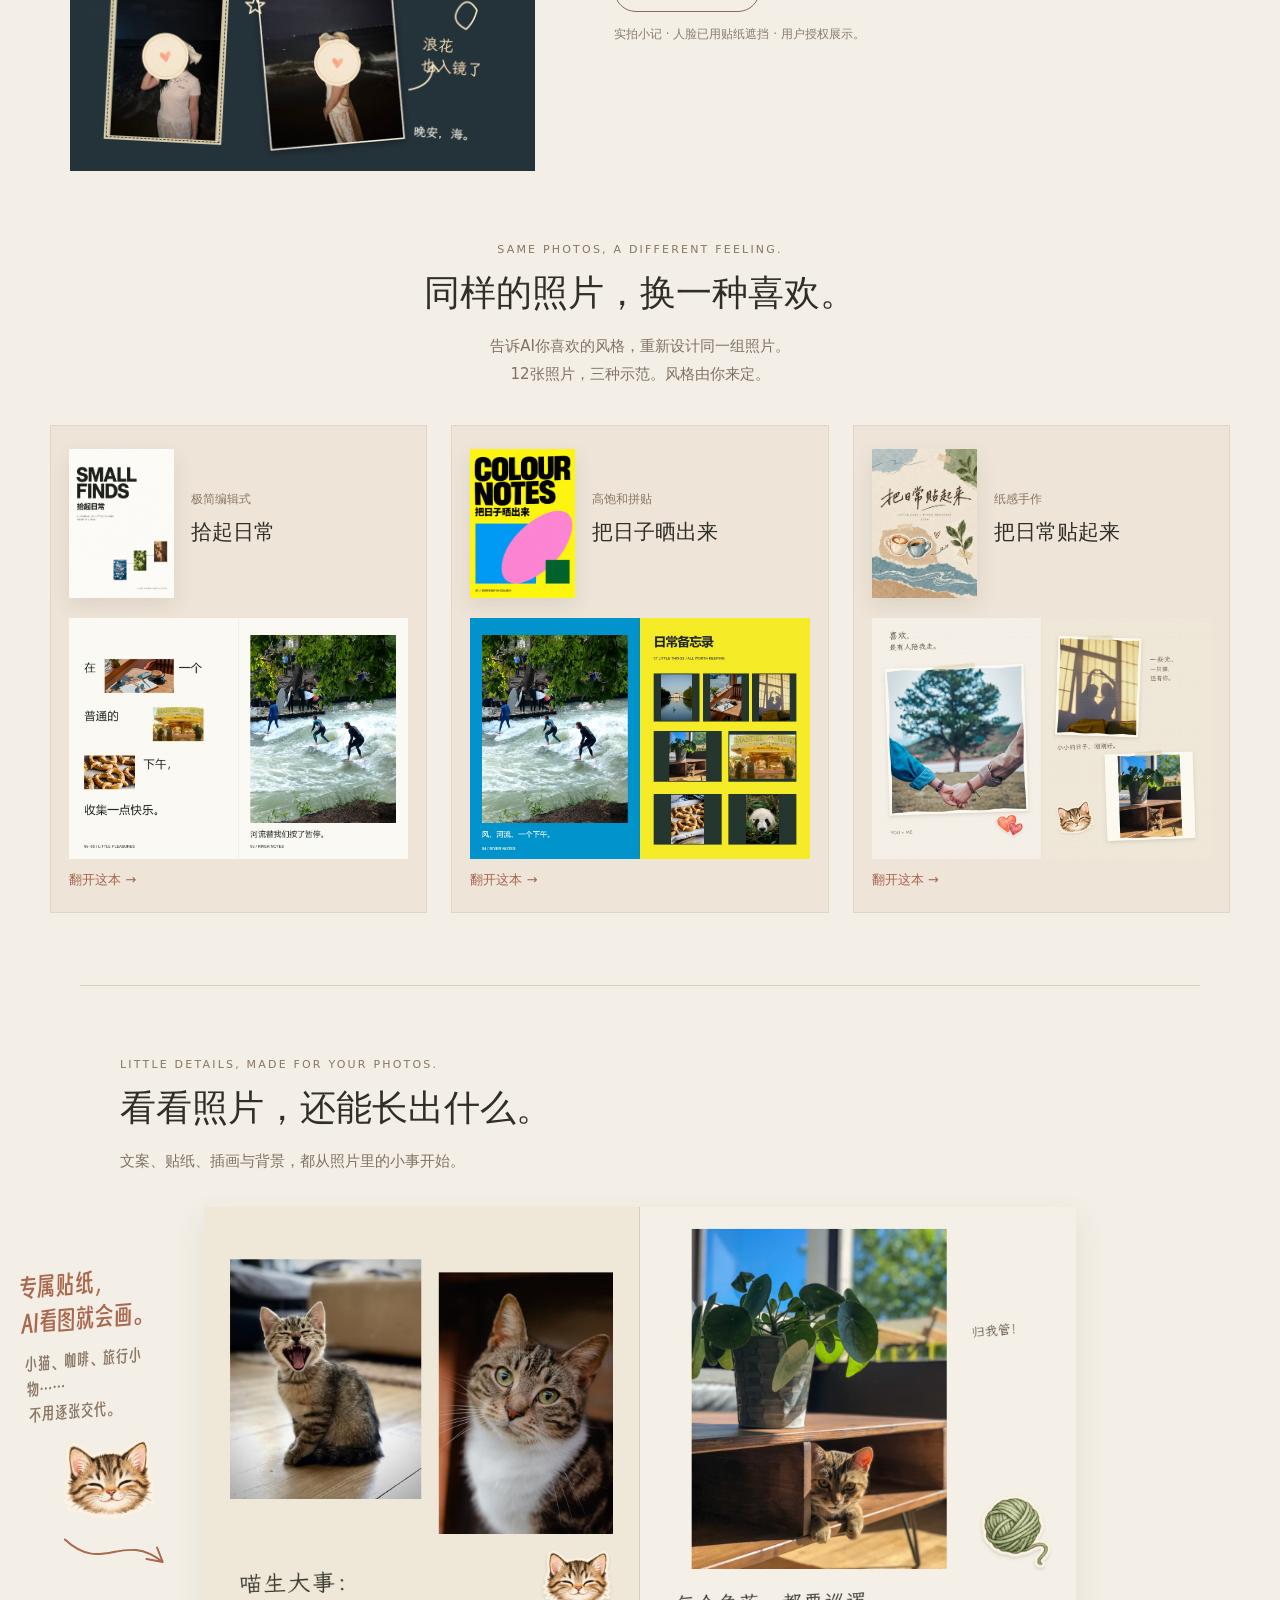
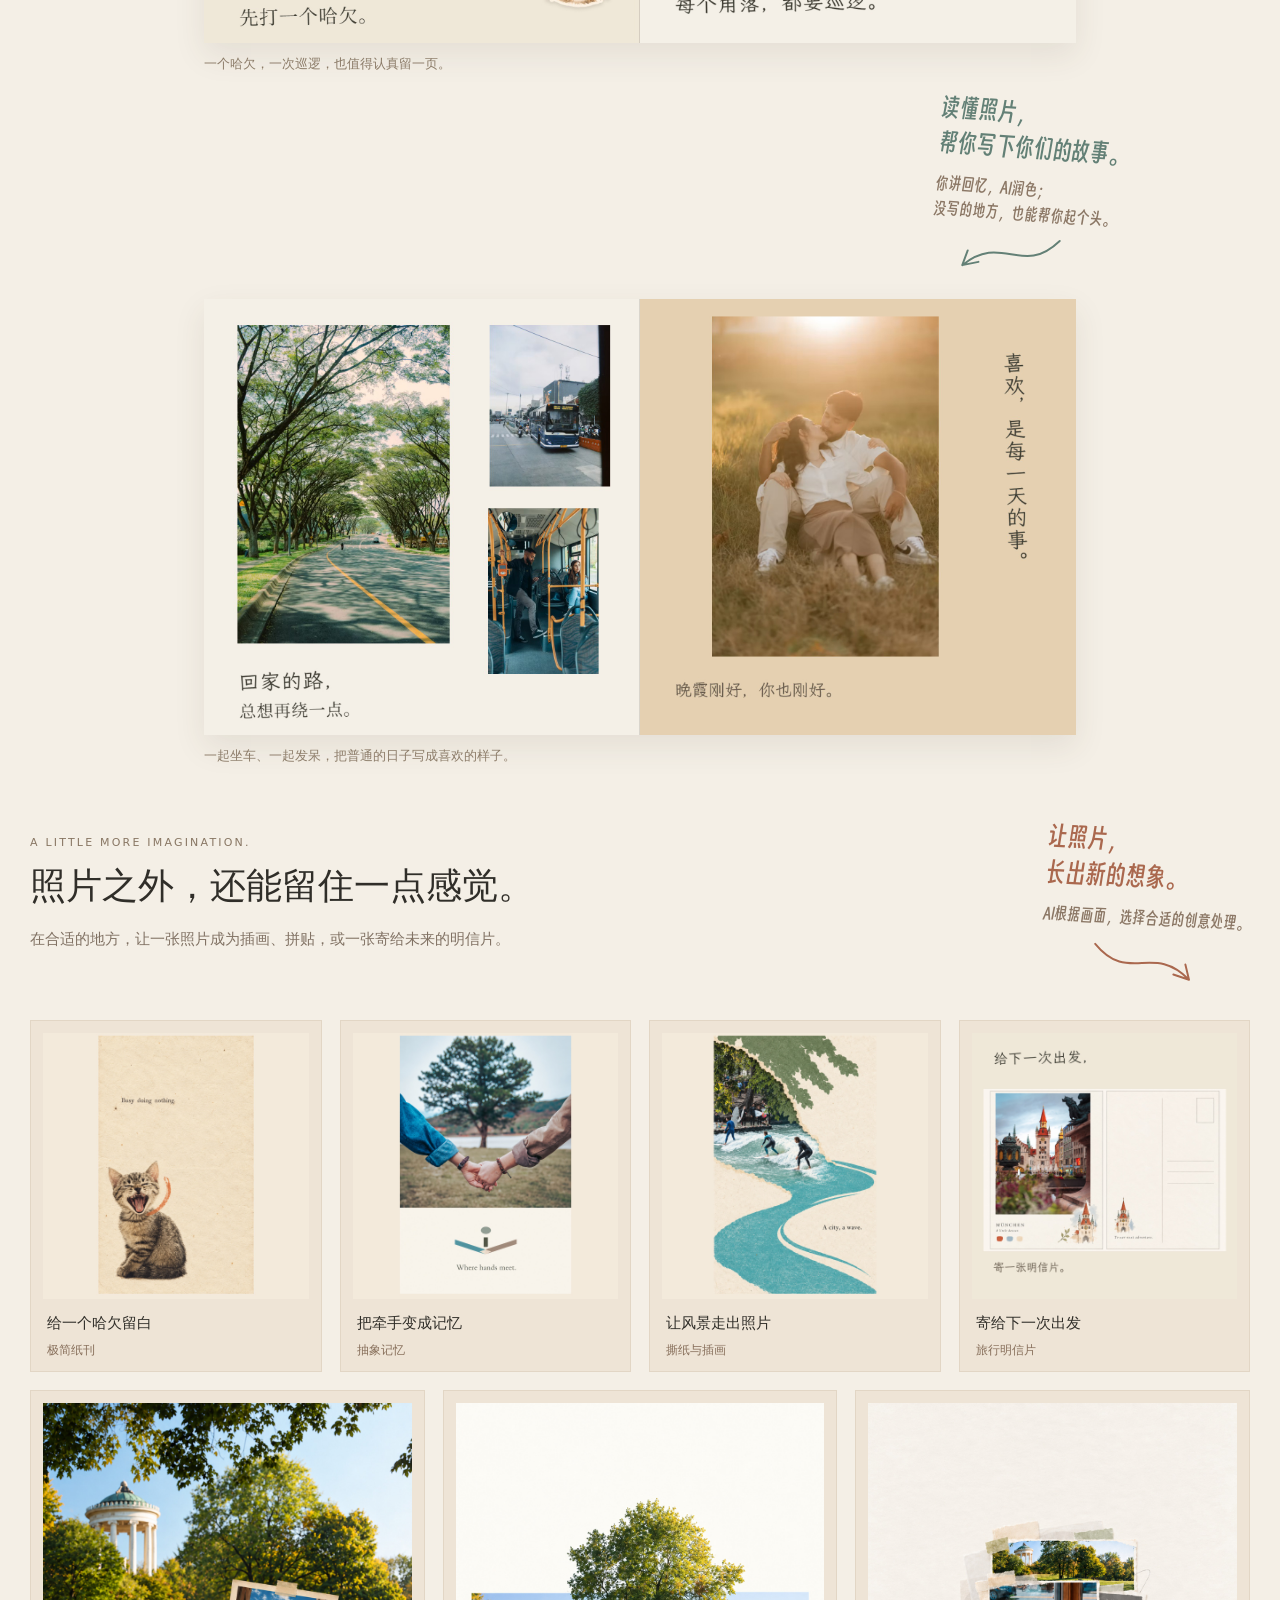
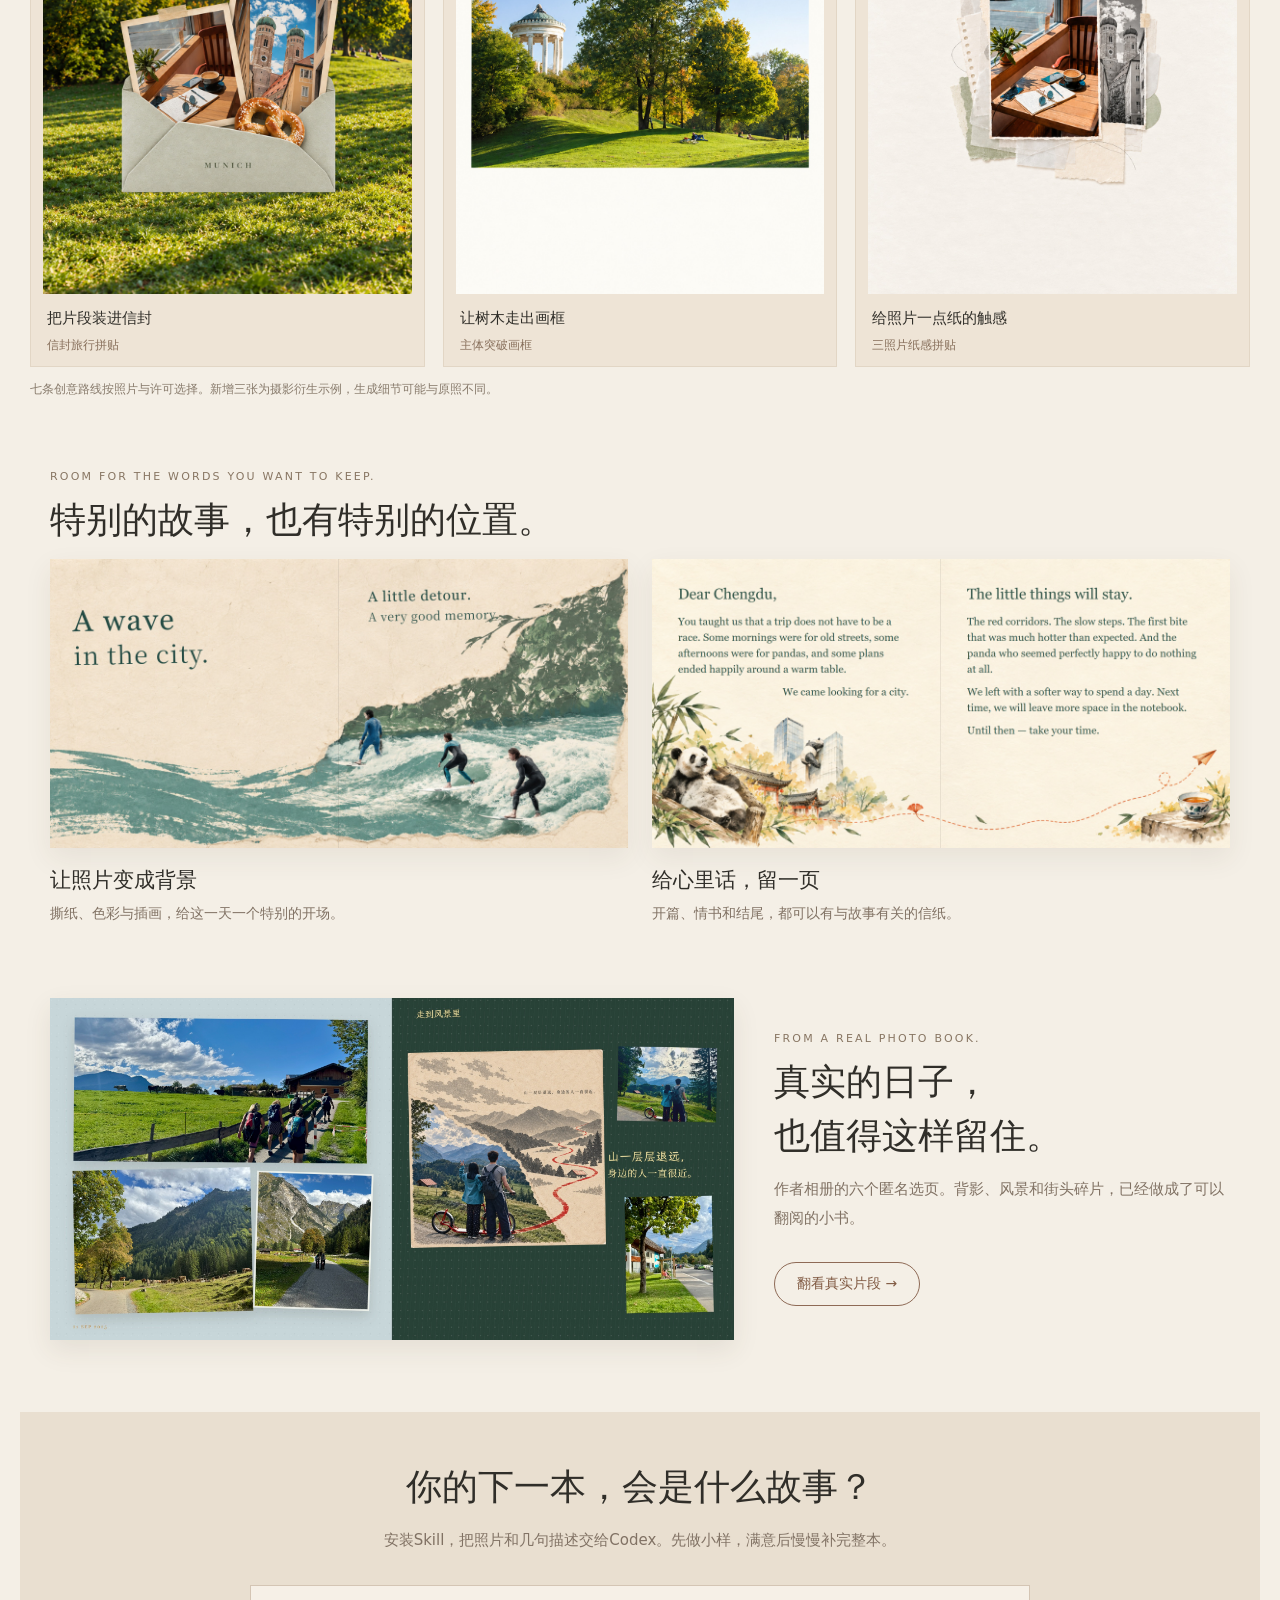
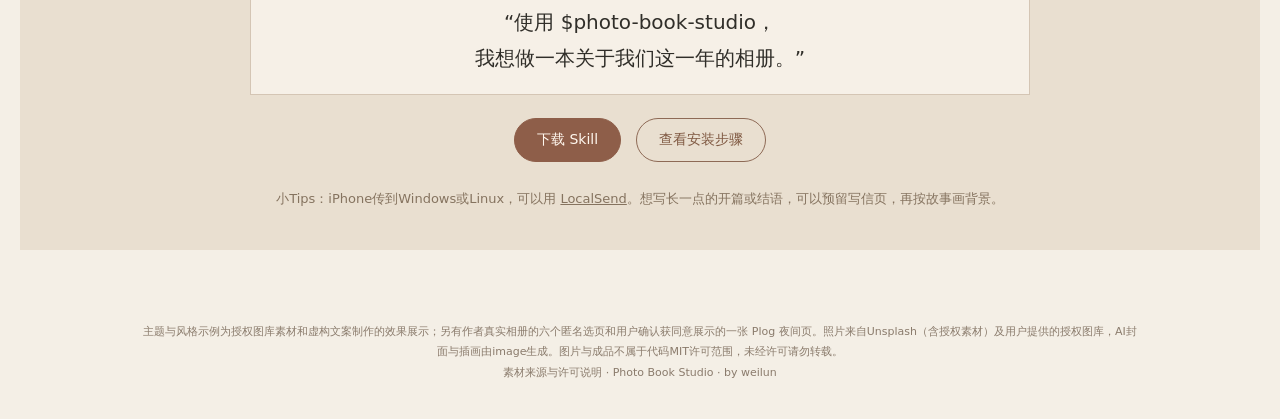
==== commit dbe8bb5b: "Present Plog as a new mode, mask public faces and expand creative showcase" ====
--- a/docs/index.html
+++ b/docs/index.html
@@ -5,15 +5,15 @@
 @media(max-width:950px){.work{grid-template-columns:120px minmax(0,1fr) 35px;gap:16px}.annotation{font-size:20px}.annotation small{font-size:14px}.story-note{margin-right:20px}.zine-grid{gap:12px}.zine-card{padding:18px 12px}.zine-cover{width:80px;height:114px;margin-right:12px}.zine-name{min-height:114px}.zine-name h3{font-size:18px}.effects-heading .annotation{font-size:21px}}
 @media(max-width:700px){html{scroll-padding-top:0}section[id]{scroll-margin-top:76px}header{padding:18px}.brand{font-size:18px}.nav{gap:14px;font-size:12px}.hero{padding:35px 18px 8px}.hero h1{font-size:35px}.hero p{font-size:14px}.promises{gap:12px;font-size:11px}.promises span+span:before{margin-right:12px}.section{padding:0 18px;margin:48px auto}.section h2{font-size:28px}.intro{font-size:13px;margin-bottom:22px}.books{margin-top:26px}.shelf{grid-template-columns:1fr 1fr;gap:30px 22px;padding:12px 7px 0}.book h2{font-size:17px;margin-top:20px}.book small{font-size:10px}.book .open{font-size:12px}.divider{margin:45px 18px}.zine-grid{grid-template-columns:1fr;gap:20px}.zine-card{padding:18px}.zine-cover{width:82px;height:116px}.zine-name{min-height:116px}.zine-preview{margin-top:8px}.zine-name h3{font-size:23px}.work{display:block;margin-top:20px}.annotation{font-size:23px;max-width:280px;transform:rotate(-3deg);margin:0 0 18px 8px}.annotation small{font-size:15px}.annotation .cat-sticker{position:absolute;width:67px;right:0;top:8px;margin:0}.annotation .note-arrow{width:90px;height:40px;margin:0 0 0 45px;transform:rotate(20deg)}.annotation.cat-note{padding-right:75px;max-width:330px}.story-note{margin:24px 5px 8px auto;max-width:230px;transform:rotate(3deg)}.story-note .note-arrow{transform:scaleX(-1);margin-left:10px}.work-caption{font-size:12px;margin:12px 0 0}.effects-heading{display:block;margin-top:36px}.effects-heading .annotation{margin:15px 0 18px auto;max-width:260px}.effects{grid-template-columns:1fr 1fr;gap:12px}.effect h3{font-size:14px}.effect span{font-size:11px}.extra-grid{grid-template-columns:1fr;gap:30px}.real-grid{grid-template-columns:1fr;gap:22px}.real-grid .intro{margin-bottom:20px}.start{padding:30px 18px}.start code{font-size:16px}.buttons{flex-wrap:wrap}.tips{font-size:12px}footer{font-size:10px}.spacer{display:none}}
 @media(prefers-reduced-motion:reduce){html{scroll-behavior:auto}.book{transition:none}}
-.plog-feature{display:grid;grid-template-columns:.9fr 1.1fr;gap:60px;align-items:center}.plog-feature img{display:block;width:100%;max-height:620px;object-fit:contain}.plog-feature p{max-width:480px}.effects-new{grid-template-columns:repeat(3,1fr);margin-top:18px}.effects-new img{aspect-ratio:3/4}.effects-note{font-size:12px;color:#887b6c;margin-top:14px}.plog-request{font-size:15px;line-height:1.8;padding:16px 20px;background:#ede4d6;border-left:3px solid #829066;margin:24px 0}@media(max-width:700px){.plog-feature{grid-template-columns:1fr;gap:25px}.plog-feature img{max-height:70vh}.effects-new{grid-template-columns:1fr}.effects-new img{max-height:65vh}.nav{gap:10px}}</style></head><body><div class="header-wrap"><header><a class="brand" href="#top">Photo Book Studio</a><nav class="nav" aria-label="主导航"><a href="#books">看相册</a><a href="#plog">看手账</a><a href="#creativity">看创意</a><a href="https://github.com/strivekboy-coder/photo-book-studio">GitHub ↗</a></nav></header></div><main id="top">
+.plog-feature{display:grid;grid-template-columns:.9fr 1.1fr;gap:60px;align-items:center}.plog-feature img{display:block;width:100%;max-height:620px;object-fit:contain}.plog-feature p{max-width:480px}.effects-new{grid-template-columns:repeat(3,1fr);margin-top:18px}.effects-new img{aspect-ratio:3/4}.effects-note{font-size:12px;color:#887b6c;margin-top:14px}.plog-request{font-size:15px;line-height:1.8;padding:16px 20px;background:#ede4d6;border-left:3px solid #829066;margin:24px 0}@media(max-width:700px){.plog-feature{grid-template-columns:1fr;gap:25px}.plog-feature img{max-height:70vh}.effects-new{grid-template-columns:1fr}.effects-new img{max-height:65vh}.nav{gap:10px}}.feature-new{display:inline-block;color:#a65e46;font-family:system-ui;font-size:18px;font-weight:600;line-height:1.5;letter-spacing:.04em;margin-bottom:10px}.effects-new{grid-template-columns:repeat(3,1fr)}@media(max-width:700px){.effects-new{grid-template-columns:1fr}}</style></head><body><div class="header-wrap"><header><a class="brand" href="#top">Photo Book Studio</a><nav class="nav" aria-label="主导航"><a href="#books">看相册</a><a href="#plog">看手账</a><a href="#creativity">看创意</a><a href="https://github.com/strivekboy-coder/photo-book-studio">GitHub ↗</a></nav></header></div><main id="top">
 <section class="hero"><div class="eyebrow">YOUR PHOTOS, A LITTLE MORE LOVED.</div><h1>把照片，做成一份<br><em>舍不得合上的礼物。</em></h1><p>AI读懂照片，帮你把零散瞬间串成故事。<br>从内页到封面，做一本属于你的相册。</p><div class="promises"><span>量身排版</span><span>专属贴纸</span><span>按意见修改</span></div></section>
 <section class="section books" id="books"><div class="eyebrow">DIFFERENT STORIES, DIFFERENT DESIGNS.</div><h2>不同主题，不同设计。</h2><p class="intro">小猫的日常、两个人的故事、一次旅行。每本书，都跟着照片长出自己的样子。</p><div class="shelf"><a class="book" href="showcase/cat/index.html"><img src="showcase/cat/cover.jpg" alt="今天也很会偷懒：猫咪相册封面"><h2>今天也很会偷懒</h2><small>猫咪日常 · 6张照片</small><span class="open">翻开小毛球的日子 →</span></a><a class="book" href="showcase/couple/index.html"><img src="showcase/couple/cover.jpg" alt="和你慢慢来：情侣相册封面"><h2>和你，慢慢来</h2><small>情侣日记 · 10张照片</small><span class="open">翻开一封小情书 →</span></a><a class="book" href="showcase/photographic-story/"><img src="showcase/photographic-story/cover.jpg" alt="有风的日子：摄影叙事相册封面"><h2>有风的日子</h2><small>旅行与日常 · 12张照片</small><span class="open">翻开有风的日子 →</span></a><a class="book" href="showcase/chengdu/index.html"><img src="showcase/chengdu/cover.jpg" alt="Slow Days in Chengdu：英文成都旅行日记封面"><h2>Slow Days in Chengdu</h2><small>英文旅行日记 · 17张照片</small><span class="open">Take your time →</span></a></div></section><div class="divider"></div>
-<section class="section" id="plog"><div class="plog-feature"><a href="showcase/plog/"><img src="showcase/plog/plog.jpg" alt="日落、海边秋千与星月爱心的Plog夜间小记" loading="lazy"></a><div><div class="eyebrow">LITTLE MOMENTS, ONE PAGE.</div><h2>把一次出门，<br>贴成一页。</h2><p class="intro">照片、手写小字、纸条和涂鸦，把零碎的小事留在一起。<br>想做手账时，也可以选择这样的表达。</p><div class="plog-request">“把这次出门的照片，做成 Plog。”</div><a class="button" href="showcase/plog/">看手账示例 →</a><p class="effects-note">实拍小记 · 用户授权展示 · Plog 为可选风格。</p></div></div></section><section class="section zine-section" id="zine-studies"><div class="eyebrow">SAME PHOTOS, A DIFFERENT FEELING.</div><h2>同样的照片，换一种喜欢。</h2><p class="intro zine-caption">告诉AI你喜欢的风格，重新设计同一组照片。<br>12张照片，三种示范。风格由你来定。</p><div class="zine-grid"><a class="zine-card" href="showcase/zine-editorial/"><img class="zine-cover" src="showcase/zine-editorial/cover.jpg" alt="拾起日常封面" loading="lazy"><div class="zine-name"><span>极简编辑式</span><h3>拾起日常</h3></div><img class="zine-preview" src="showcase/zine-editorial/spread-03.jpg?v=050" alt="极简编辑式内页" loading="lazy"><span class="open">翻开这本 →</span></a><a class="zine-card" href="showcase/zine-collage/"><img class="zine-cover" src="showcase/zine-collage/cover.jpg" alt="把日子晒出来封面" loading="lazy"><div class="zine-name"><span>高饱和拼贴</span><h3>把日子晒出来</h3></div><img class="zine-preview" src="showcase/zine-collage/spread-04.jpg?v=050" alt="高饱和拼贴内页" loading="lazy"><span class="open">翻开这本 →</span></a><a class="zine-card" href="showcase/zine-handmade/"><img class="zine-cover" src="showcase/zine-handmade/cover.jpg" alt="把日常贴起来封面" loading="lazy"><div class="zine-name"><span>纸感手作</span><h3>把日常贴起来</h3></div><img class="zine-preview" src="showcase/zine-handmade/spread-04.jpg?v=050" alt="纸感手作内页" loading="lazy"><span class="open">翻开这本 →</span></a></div></section><div class="divider"></div>
+<section class="section" id="plog"><div class="plog-feature"><a href="showcase/plog/"><img src="showcase/plog/plog-masked.jpg" alt="日落、海边秋千与星月爱心的Plog夜间小记" loading="lazy"></a><div><h2><span class="feature-new">新功能！</span><br>Plog / 手账本模式</h2><p class="intro">除了相册，Skill 新增了 Plog / 手账本模式。<br>在此模式中，可以手动对图片、贴纸和文字进行简单编辑。</p><div class="plog-request">“把这次出门的照片，做成 Plog。”</div><a class="button" href="showcase/plog/">看新模式示例 →</a><p class="effects-note">实拍小记 · 人脸已用贴纸遮挡 · 用户授权展示。</p></div></div></section><section class="section zine-section" id="zine-studies"><div class="eyebrow">SAME PHOTOS, A DIFFERENT FEELING.</div><h2>同样的照片，换一种喜欢。</h2><p class="intro zine-caption">告诉AI你喜欢的风格，重新设计同一组照片。<br>12张照片，三种示范。风格由你来定。</p><div class="zine-grid"><a class="zine-card" href="showcase/zine-editorial/"><img class="zine-cover" src="showcase/zine-editorial/cover.jpg" alt="拾起日常封面" loading="lazy"><div class="zine-name"><span>极简编辑式</span><h3>拾起日常</h3></div><img class="zine-preview" src="showcase/zine-editorial/spread-03.jpg?v=050" alt="极简编辑式内页" loading="lazy"><span class="open">翻开这本 →</span></a><a class="zine-card" href="showcase/zine-collage/"><img class="zine-cover" src="showcase/zine-collage/cover.jpg" alt="把日子晒出来封面" loading="lazy"><div class="zine-name"><span>高饱和拼贴</span><h3>把日子晒出来</h3></div><img class="zine-preview" src="showcase/zine-collage/spread-04.jpg?v=050" alt="高饱和拼贴内页" loading="lazy"><span class="open">翻开这本 →</span></a><a class="zine-card" href="showcase/zine-handmade/"><img class="zine-cover" src="showcase/zine-handmade/cover.jpg" alt="把日常贴起来封面" loading="lazy"><div class="zine-name"><span>纸感手作</span><h3>把日常贴起来</h3></div><img class="zine-preview" src="showcase/zine-handmade/spread-04.jpg?v=050" alt="纸感手作内页" loading="lazy"><span class="open">翻开这本 →</span></a></div></section><div class="divider"></div>
 <section class="section creativity" id="creativity"><div class="section-heading"><div class="eyebrow">LITTLE DETAILS, MADE FOR YOUR PHOTOS.</div><h2>看看照片，还能长出什么。</h2><p class="intro">文案、贴纸、插画与背景，都从照片里的小事开始。</p></div>
 <div class="work"><aside class="annotation cat-note">专属贴纸，<br>AI看图就会画。<small>小猫、咖啡、旅行小物……<br>不用逐张交代。</small><img class="cat-sticker" src="assets/cat-note.png" alt="从猫咪照片衍生的可爱贴纸"><svg class="note-arrow" viewBox="0 0 130 64" aria-hidden="true"><path d="M8 10 C48 54 73 5 116 45 M98 40 L116 45 L111 28" fill="none" stroke="currentColor" stroke-width="2.2" stroke-linecap="round" stroke-linejoin="round"/></svg></aside><a class="work-image" href="showcase/cat/?page=2"><img src="showcase/cat/spread-03.jpg" alt="喵生大事：猫咪照片与专属手绘贴纸" loading="lazy"></a><div class="spacer"></div><div class="work-caption">一个哈欠，一次巡逻，也值得认真留一页。</div></div>
 <aside class="annotation story-note">读懂照片，<br>帮你写下你们的故事。<small>你讲回忆，AI润色；<br>没写的地方，也能帮你起个头。</small><svg class="note-arrow" viewBox="0 0 130 64" aria-hidden="true"><path d="M8 10 C48 54 73 5 116 45 M98 40 L116 45 L111 28" fill="none" stroke="currentColor" stroke-width="2.2" stroke-linecap="round" stroke-linejoin="round"/></svg></aside><div class="work story"><div class="spacer"></div><a class="work-image" href="showcase/couple/?page=3"><img src="showcase/couple/spread-04.jpg" alt="情侣日常：把回家的路写成一段故事" loading="lazy"></a><div class="spacer"></div><div class="work-caption">一起坐车、一起发呆，把普通的日子写成喜欢的样子。</div></div>
 <div class="effects-heading" id="effects"><div><div class="eyebrow">A LITTLE MORE IMAGINATION.</div><h2>照片之外，还能留住一点感觉。</h2><p class="intro">在合适的地方，让一张照片成为插画、拼贴，或一张寄给未来的明信片。</p></div><aside class="annotation">让照片，<br>长出新的想象。<small>AI根据画面，选择合适的创意处理。</small><svg class="note-arrow" viewBox="0 0 130 64" aria-hidden="true"><path d="M8 10 C48 54 73 5 116 45 M98 40 L116 45 L111 28" fill="none" stroke="currentColor" stroke-width="2.2" stroke-linecap="round" stroke-linejoin="round"/></svg></aside></div>
-<div class="effects"><a class="effect" href="showcase/cat/?page=1&amp;side=right"><img src="showcase/effects/minimal.jpg" alt="极简纸刊处理" loading="lazy"><h3>给一个哈欠留白</h3><span>极简纸刊</span></a><a class="effect" href="showcase/couple/?page=2&amp;side=right"><img src="showcase/effects/editorial.jpg" alt="照片与抽象记忆面板" loading="lazy"><h3>把牵手变成记忆</h3><span>抽象记忆</span></a><a class="effect" href="showcase/munich/?page=4&amp;side=right"><img src="showcase/effects/gathered.jpg" alt="照片与撕纸插画相接" loading="lazy"><h3>让风景走出照片</h3><span>撕纸与插画</span></a><a class="effect" href="showcase/munich/?page=6&amp;side=right"><img src="showcase/effects/postcard.jpg" alt="照片衍生旅行明信片" loading="lazy"><h3>寄给下一次出发</h3><span>旅行明信片</span></a></div></section>
+<div class="effects"><a class="effect" href="showcase/cat/?page=1&amp;side=right"><img src="showcase/effects/minimal.jpg" alt="极简纸刊处理" loading="lazy"><h3>给一个哈欠留白</h3><span>极简纸刊</span></a><a class="effect" href="showcase/couple/?page=2&amp;side=right"><img src="showcase/effects/editorial.jpg" alt="照片与抽象记忆面板" loading="lazy"><h3>把牵手变成记忆</h3><span>抽象记忆</span></a><a class="effect" href="showcase/munich/?page=4&amp;side=right"><img src="showcase/effects/gathered.jpg" alt="照片与撕纸插画相接" loading="lazy"><h3>让风景走出照片</h3><span>撕纸与插画</span></a><a class="effect" href="showcase/munich/?page=6&amp;side=right"><img src="showcase/effects/postcard.jpg" alt="照片衍生旅行明信片" loading="lazy"><h3>寄给下一次出发</h3><span>旅行明信片</span></a></div><div class="effects effects-new"><a class="effect" href="showcase/effects/travel-envelope.jpg"><img src="showcase/effects/travel-envelope.jpg" alt="公园与咖啡建筑照片组成的薄纸信封旅行拼贴" loading="lazy"><h3>把片段装进信封</h3><span>信封旅行拼贴</span></a><a class="effect" href="showcase/effects/frame-breakout.jpg"><img src="showcase/effects/frame-breakout.jpg" alt="公园树木自然跨越矩形摄影窗口" loading="lazy"><h3>让树木走出画框</h3><span>主体突破画框</span></a><a class="effect" href="showcase/effects/paper-collage.jpg"><img src="showcase/effects/paper-collage.jpg" alt="咖啡主图与半露公园建筑辅图叠成一个中央纸感拼贴" loading="lazy"><h3>给照片一点纸的触感</h3><span>三照片纸感拼贴</span></a></div><p class="effects-note">七条创意路线按照片与许可选择。新增三张为摄影衍生示例，生成细节可能与原照不同。</p></section>
 <section class="section"><div class="eyebrow">ROOM FOR THE WORDS YOU WANT TO KEEP.</div><h2>特别的故事，也有特别的位置。</h2><div class="extra-grid"><a class="extra" href="showcase/munich/?page=3"><img src="showcase/munich/spread-04.jpg" alt="照片衍生事件背景" loading="lazy"><h3>让照片变成背景</h3><p>撕纸、色彩与插画，给这一天一个特别的开场。</p></a><a class="extra" href="showcase/chengdu/?page=7"><img src="showcase/chengdu/spread-08.jpg" alt="故事背景与写信页" loading="lazy"><h3>给心里话，留一页</h3><p>开篇、情书和结尾，都可以有与故事有关的信纸。</p></a></div></section>
 <section class="section"><div class="real-grid"><a href="showcase/real-life/?page=3"><img src="showcase/real-life/spread-15.jpg" alt="作者真实相册的徒步与撕纸插画选页" loading="lazy"></a><div><div class="eyebrow">FROM A REAL PHOTO BOOK.</div><h2>真实的日子，<br>也值得这样留住。</h2><p class="intro">作者相册的六个匿名选页。背影、风景和街头碎片，已经做成了可以翻阅的小书。</p><a class="button" href="showcase/real-life/">翻看真实片段 →</a></div></div></section>
 <section class="section start" id="start"><h2>你的下一本，会是什么故事？</h2><p class="intro">安装Skill，把照片和几句描述交给Codex。先做小样，满意后慢慢补完整本。</p><code>“使用 $photo-book-studio，<br>我想做一本关于我们这一年的相册。”</code><div class="buttons"><a class="button primary" href="https://github.com/strivekboy-coder/photo-book-studio/releases">下载 Skill</a><a class="button" href="https://github.com/strivekboy-coder/photo-book-studio#开始做你的一本">查看安装步骤</a></div><p class="tips">小Tips：iPhone传到Windows或Linux，可以用 <a href="https://localsend.org/download">LocalSend</a>。想写长一点的开篇或结语，可以预留写信页，再按故事画背景。</p></section>
